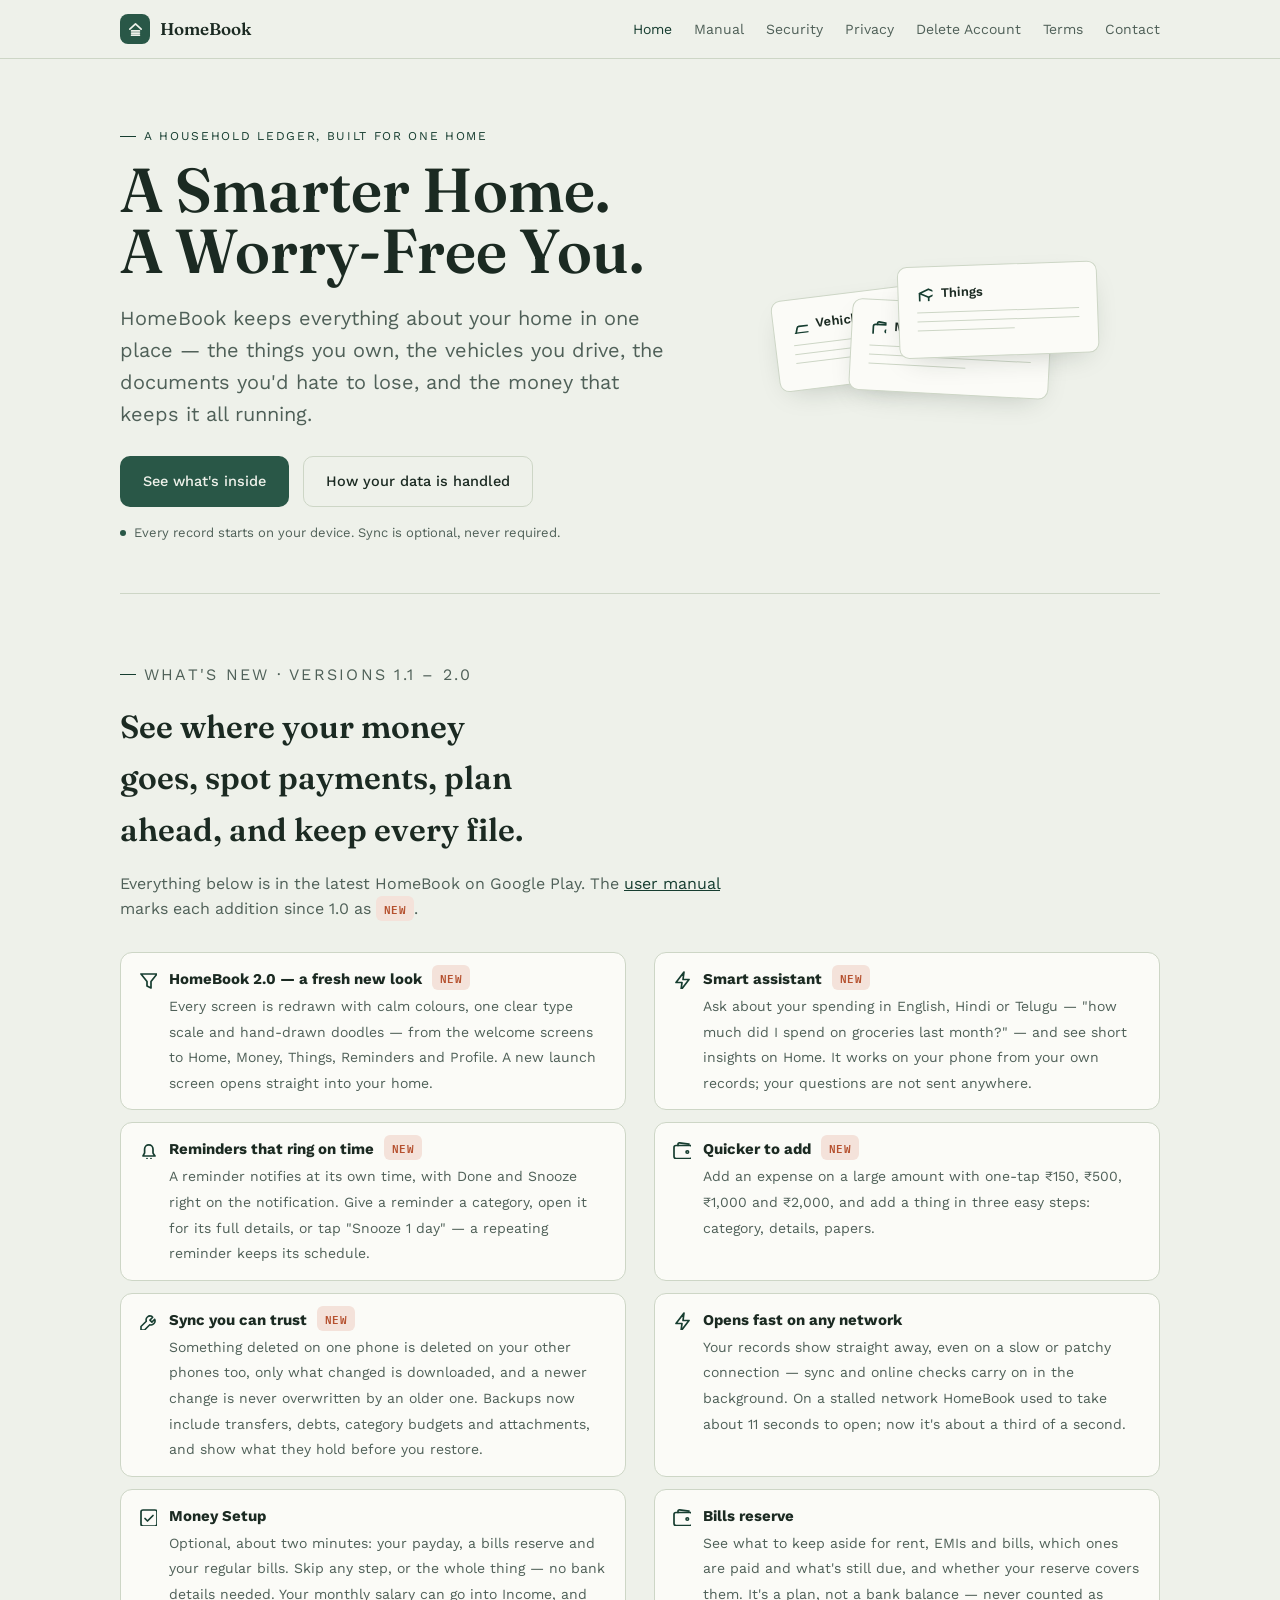
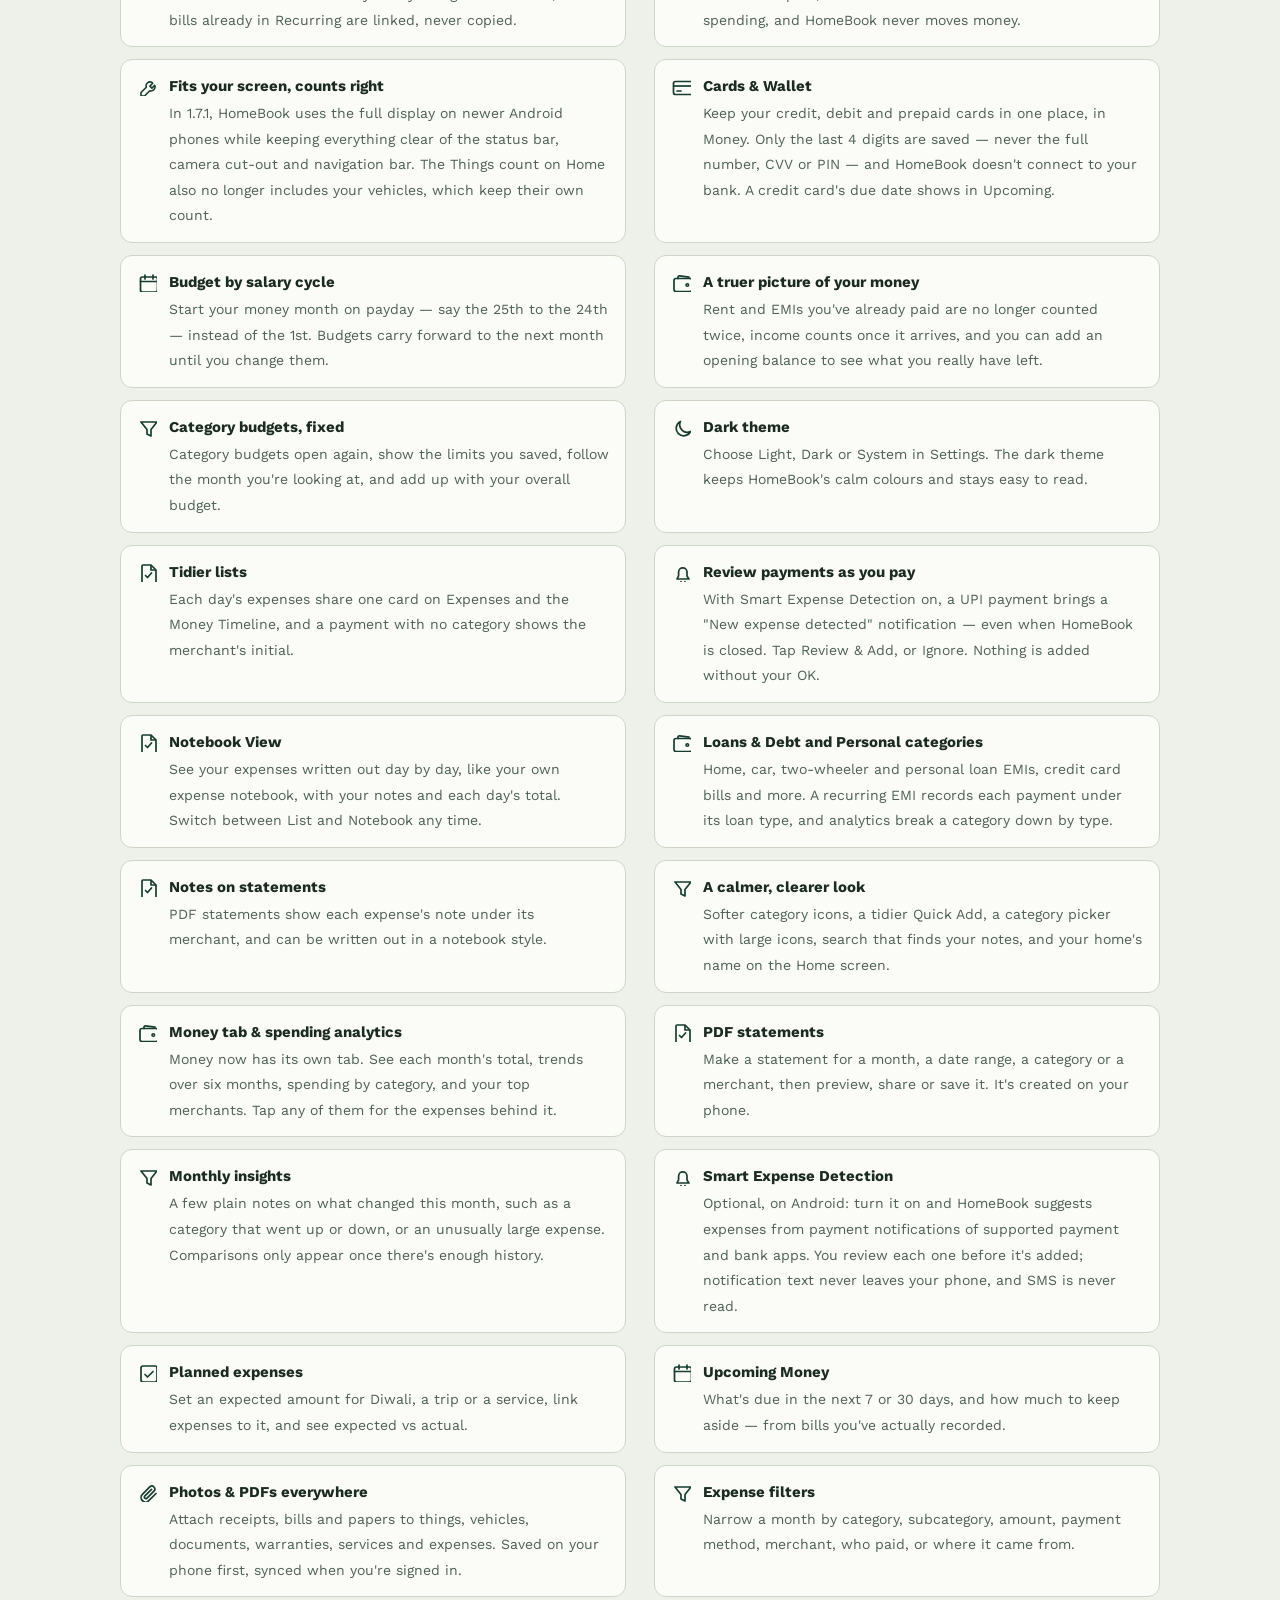
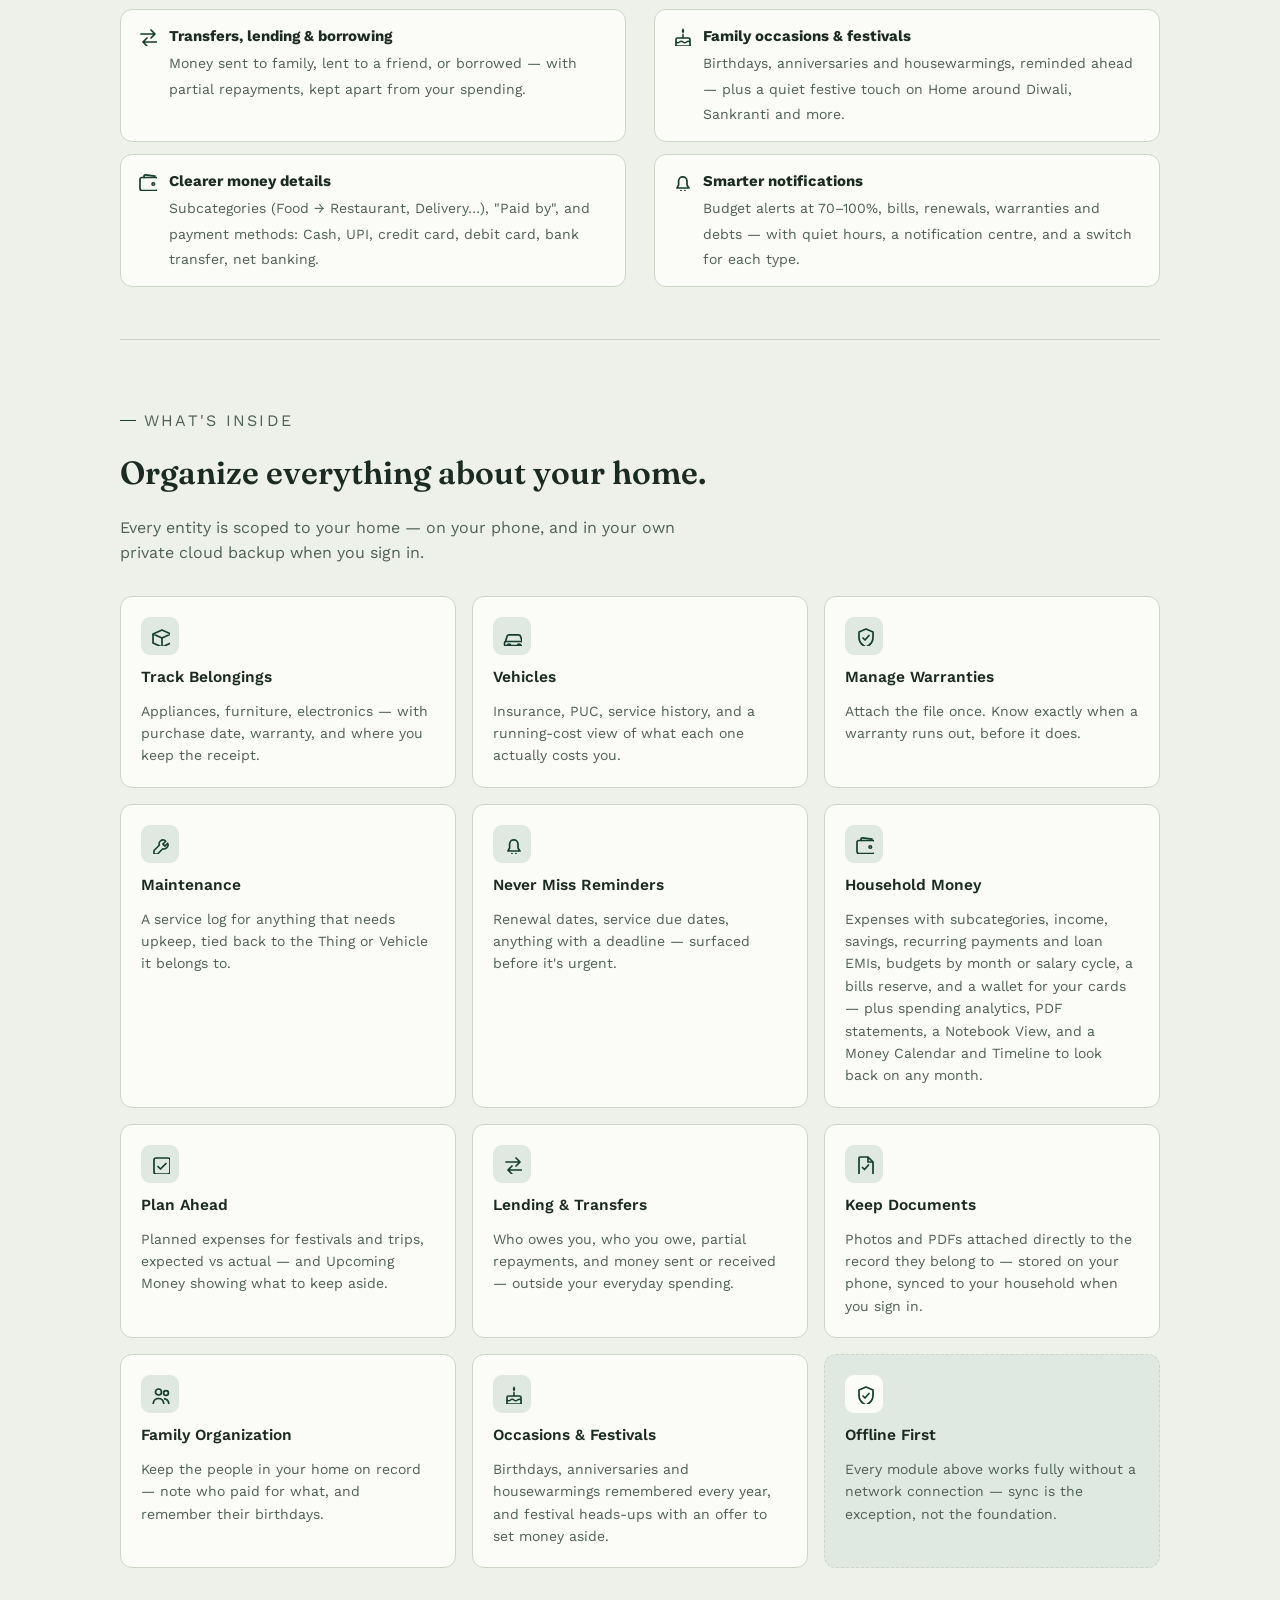
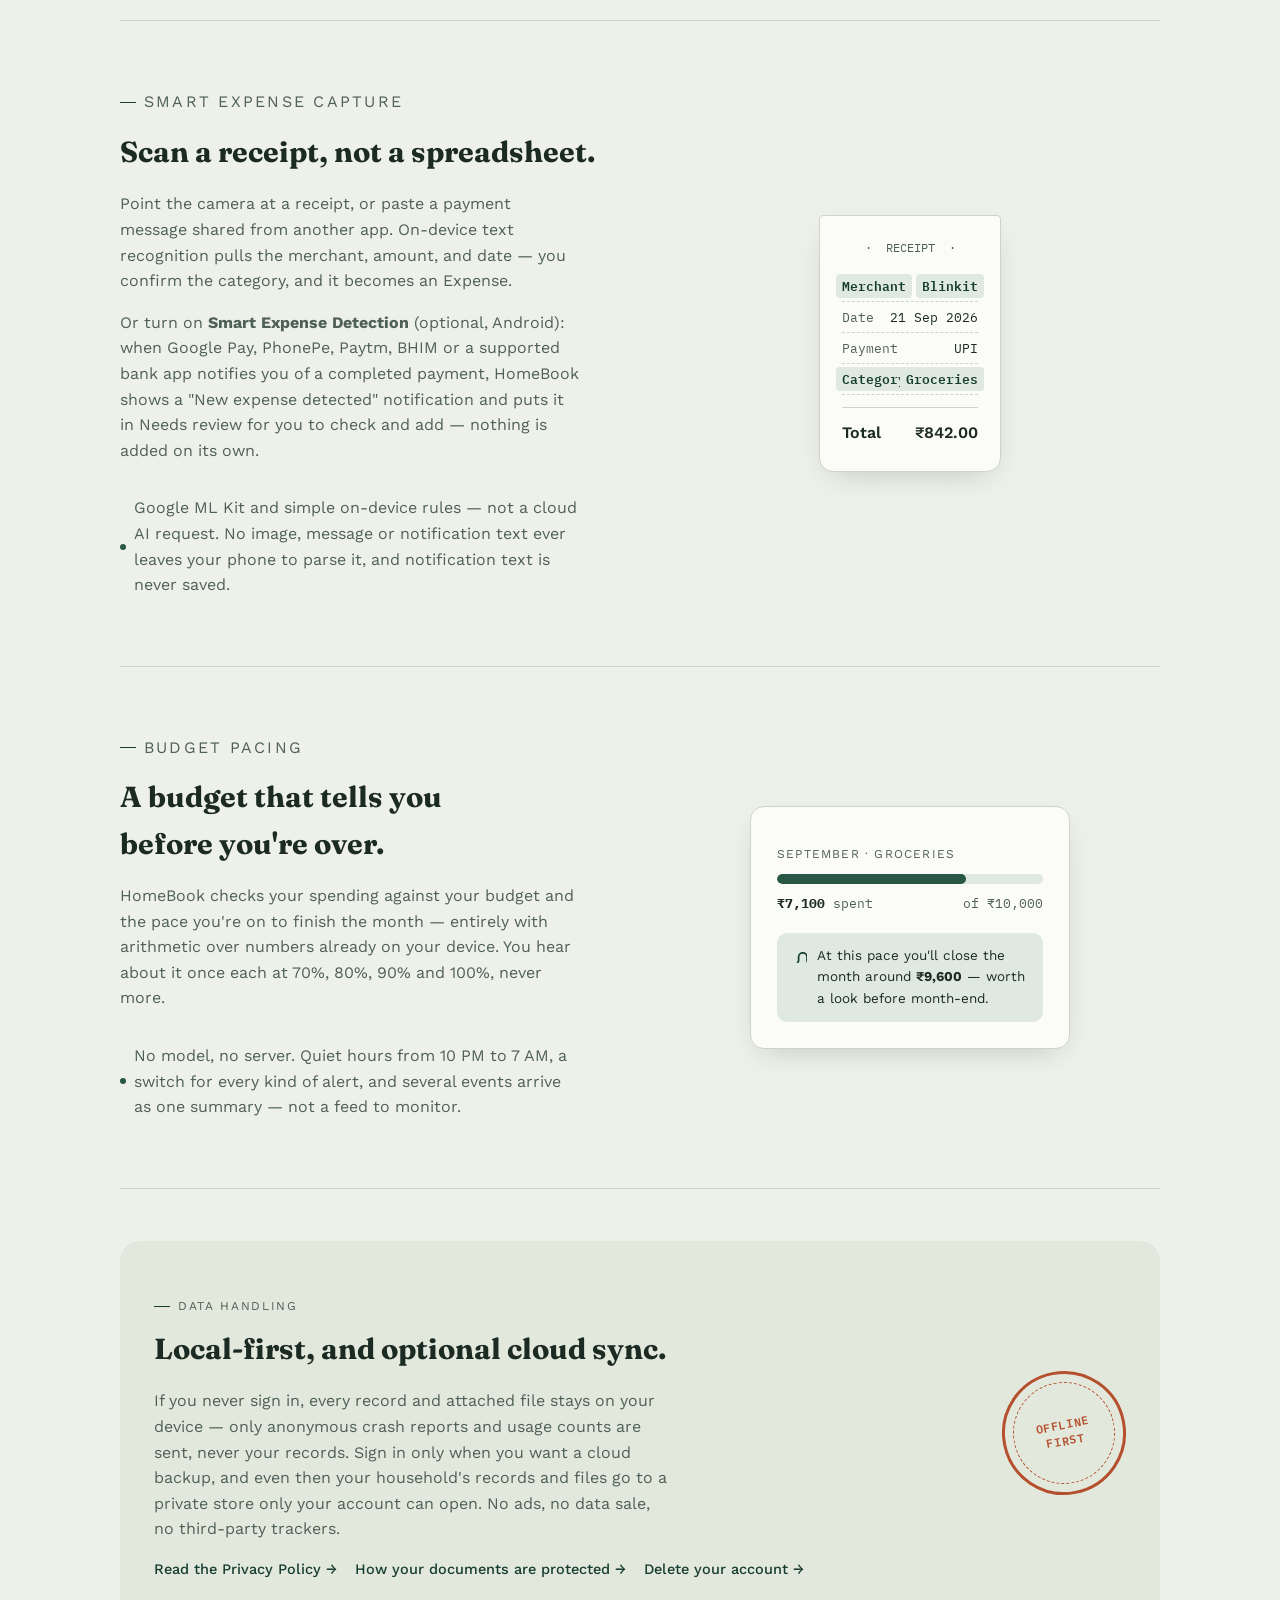
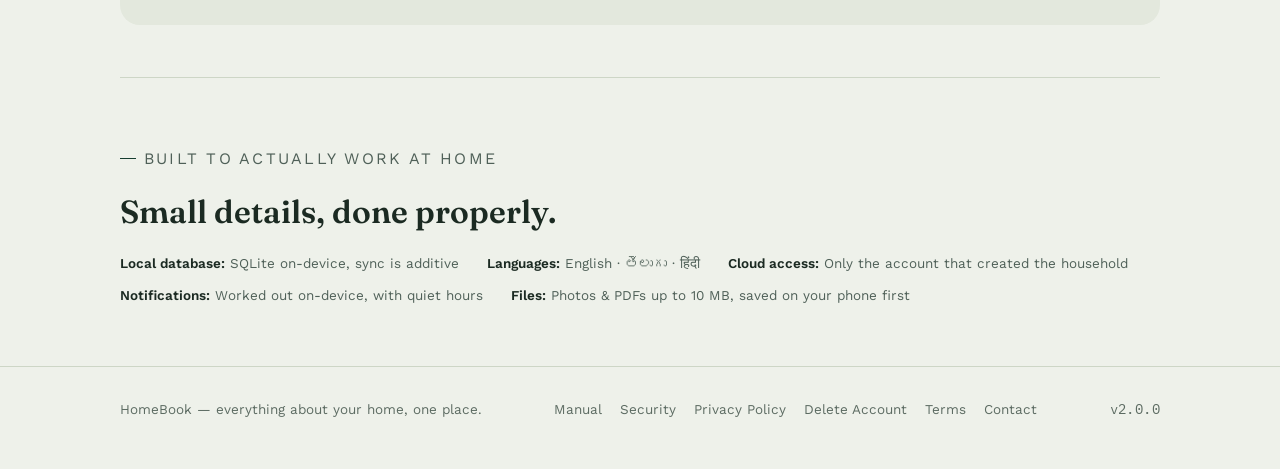
==== index.html @ 617f8165 "Update the site for HomeBook 2.0.0 Version labels on all pages, What's new for 2.0 on the landing pa" ====
<!doctype html>
<html lang="en">
<head>
<meta charset="utf-8">
<meta name="viewport" content="width=device-width, initial-scale=1">
<title>HomeBook | A Smarter Home</title>
<meta name="description" content="HomeBook is a local-first household ledger for the things you own, your vehicles, documents, warranties, and money — with optional cloud sync.">
<link rel="icon" href="favicon.svg" type="image/svg+xml">
<meta property="og:title" content="HomeBook | A Smarter Home">
<meta property="og:description" content="A local-first household ledger for the things you own, your vehicles, documents, warranties, and money.">
<meta property="og:type" content="website">
<meta property="og:image" content="assets/og-image.png">
<meta name="twitter:card" content="summary">
<link rel="preconnect" href="https://fonts.googleapis.com">
<link href="https://fonts.googleapis.com/css2?family=Fraunces:opsz,wght@9..144,500;9..144,600;9..144,700&family=Work+Sans:wght@400;500;600&family=IBM+Plex+Mono:wght@400;500;600&display=swap" rel="stylesheet">
<link rel="stylesheet" href="styles.css">
</head>
<body>

<svg width="0" height="0" style="position:absolute">
  <defs>
    <g id="i-mark"><path d="M4 11.5L12 4l8 7.5" stroke="currentColor" stroke-width="2.4" stroke-linecap="round" stroke-linejoin="round" fill="none"/><path d="M6.5 14h11M6.5 17h11M6.5 20h11" stroke="currentColor" stroke-width="2.4" stroke-linecap="round" fill="none"/></g>
    <g id="i-box"><path d="M3 8l9-4 9 4-9 4-9-4z" stroke="currentColor" stroke-width="1.7" stroke-linejoin="round" fill="none"/><path d="M3 8v9l9 4 9-4V8" stroke="currentColor" stroke-width="1.7" stroke-linejoin="round" fill="none"/><path d="M12 12v9" stroke="currentColor" stroke-width="1.7"/></g>
    <g id="i-car"><path d="M3.5 15.5l1.6-5.2a2 2 0 0 1 1.9-1.4h9.6a2 2 0 0 1 1.9 1.4l1.6 5.2" stroke="currentColor" stroke-width="1.7" stroke-linecap="round" stroke-linejoin="round" fill="none"/><rect x="2.5" y="15.5" width="19" height="4.2" rx="1.4" stroke="currentColor" stroke-width="1.7" fill="none"/><circle cx="7" cy="19.6" r="1.6" stroke="currentColor" stroke-width="1.7" fill="none"/><circle cx="17" cy="19.6" r="1.6" stroke="currentColor" stroke-width="1.7" fill="none"/></g>
    <g id="i-doc"><path d="M6 3h8l5 5v13a1 1 0 0 1-1 1H6a1 1 0 0 1-1-1V4a1 1 0 0 1 1-1z" stroke="currentColor" stroke-width="1.7" stroke-linejoin="round" fill="none"/><path d="M14 3v5h5" stroke="currentColor" stroke-width="1.7" stroke-linejoin="round" fill="none"/><path d="M8.5 13.5l2 2 4-4.5" stroke="currentColor" stroke-width="1.7" stroke-linecap="round" stroke-linejoin="round" fill="none"/></g>
    <g id="i-wrench"><path d="M14.7 6.3a4 4 0 0 0-5.4 4.9L4 16.5V20h3.5l5.3-5.3a4 4 0 0 0 4.9-5.4l-2.8 2.8-2-2 2.8-2.8z" stroke="currentColor" stroke-width="1.6" stroke-linejoin="round" stroke-linecap="round" fill="none"/></g>
    <g id="i-bell"><path d="M6 17h12l-1.6-2.3a2 2 0 0 1-.4-1.2V10a4.2 4.2 0 1 0-8.4 0v3.5a2 2 0 0 1-.4 1.2L6 17z" stroke="currentColor" stroke-width="1.7" stroke-linejoin="round" fill="none"/><path d="M10 19.5a2 2 0 0 0 4 0" stroke="currentColor" stroke-width="1.7" stroke-linecap="round" fill="none"/></g>
    <g id="i-wallet"><rect x="3" y="6.5" width="18" height="13" rx="2" stroke="currentColor" stroke-width="1.7" fill="none"/><path d="M7 6.5V5.2a1.4 1.4 0 0 1 1.6-1.4l9.4 1.4" stroke="currentColor" stroke-width="1.7" stroke-linecap="round" fill="none"/><circle cx="16.3" cy="13" r="1.3" stroke="currentColor" stroke-width="1.6" fill="none"/></g>
    <g id="i-family"><circle cx="8.5" cy="8" r="3" stroke="currentColor" stroke-width="1.7" fill="none"/><circle cx="16" cy="9" r="2.4" stroke="currentColor" stroke-width="1.7" fill="none"/><path d="M3.2 19.5c.5-3.4 2.6-5 5.3-5s4.8 1.6 5.3 5" stroke="currentColor" stroke-width="1.7" stroke-linecap="round" fill="none"/><path d="M14.5 14.8c2.2.2 3.9 1.7 4.3 4.7" stroke="currentColor" stroke-width="1.7" stroke-linecap="round" fill="none"/></g>
    <g id="i-shield"><path d="M12 3l7 3v5.5c0 4.6-3 7.7-7 9.5-4-1.8-7-4.9-7-9.5V6l7-3z" stroke="currentColor" stroke-width="1.7" stroke-linejoin="round" fill="none"/><path d="M9 12l2 2 4-4.5" stroke="currentColor" stroke-width="1.7" stroke-linecap="round" stroke-linejoin="round" fill="none"/></g>
    <g id="i-plan"><rect x="4" y="4" width="16" height="16" rx="2" stroke="currentColor" stroke-width="1.7" fill="none"/><path d="M8 12.5l2.5 2.5L16 9.5" stroke="currentColor" stroke-width="1.7" stroke-linecap="round" stroke-linejoin="round" fill="none"/></g>
    <g id="i-arrows"><path d="M4 8h14M14 4l4 4-4 4" stroke="currentColor" stroke-width="1.7" stroke-linecap="round" stroke-linejoin="round" fill="none"/><path d="M20 16H6M10 12l-4 4 4 4" stroke="currentColor" stroke-width="1.7" stroke-linecap="round" stroke-linejoin="round" fill="none"/></g>
    <g id="i-clip"><path d="M19 11.5l-7.2 7.2a4.5 4.5 0 0 1-6.4-6.4l7.6-7.6a3 3 0 0 1 4.2 4.2l-7.4 7.4a1.5 1.5 0 0 1-2.1-2.1l6.8-6.8" stroke="currentColor" stroke-width="1.7" stroke-linecap="round" stroke-linejoin="round" fill="none"/></g>
    <g id="i-cake"><path d="M4 20h16M5 20v-6.5A1.5 1.5 0 0 1 6.5 12h11a1.5 1.5 0 0 1 1.5 1.5V20" stroke="currentColor" stroke-width="1.7" stroke-linejoin="round" fill="none"/><path d="M5 16c1.2 1 2.3 1 3.5 0s2.3-1 3.5 0 2.3 1 3.5 0 2.3-1 3.5 0" stroke="currentColor" stroke-width="1.5" fill="none"/><path d="M12 12V8.5M12 6.5c-.8-.8-.8-1.8 0-3 .8 1.2.8 2.2 0 3z" stroke="currentColor" stroke-width="1.5" stroke-linecap="round" fill="none"/></g>
    <g id="i-filter"><path d="M4 5h16l-6 7.5V19l-4-2v-4.5L4 5z" stroke="currentColor" stroke-width="1.7" stroke-linejoin="round" fill="none"/></g>
    <g id="i-calendar"><rect x="3.5" y="5" width="17" height="15" rx="2" stroke="currentColor" stroke-width="1.7" fill="none"/><path d="M3.5 9.5h17M8 3v4M16 3v4" stroke="currentColor" stroke-width="1.7" stroke-linecap="round"/></g>
    <g id="i-card"><rect x="2.5" y="5.5" width="19" height="13" rx="2" stroke="currentColor" stroke-width="1.7" fill="none"/><path d="M2.5 10h19" stroke="currentColor" stroke-width="1.7"/><path d="M6 15h4" stroke="currentColor" stroke-width="1.7" stroke-linecap="round"/></g>
    <g id="i-moon"><path d="M19.5 14.5A7.5 7.5 0 0 1 9.5 4.5a7.5 7.5 0 1 0 10 10z" stroke="currentColor" stroke-width="1.7" stroke-linejoin="round" fill="none"/></g>
    <g id="i-bolt"><path d="M13 3L5 13.5h6L10 21l8-10.5h-6L13 3z" stroke="currentColor" stroke-width="1.7" stroke-linejoin="round" fill="none"/></g>
  </defs>
</svg>

<header class="topbar">
  <div class="shell topbar-inner">
    <a class="brand-lockup" href="index.html">
      <div class="mark"><svg viewBox="0 0 24 24"><use href="#i-mark"/></svg></div>
      <span>HomeBook</span>
    </a>
    <nav>
      <a href="index.html" aria-current="page">Home</a>
      <a href="manual/">Manual</a>
      <a href="security/">Security</a>
      <a href="privacy/">Privacy</a>
      <a href="delete-account/">Delete Account</a>
      <a href="terms/">Terms</a>
      <a href="contact/">Contact</a>
    </nav>
  </div>
</header>

<div class="shell">

  <section class="hero" style="border-top:none;">
    <div>
      <p class="eyebrow">A household ledger, built for one home</p>
      <h1>A Smarter Home. A Worry-Free You.</h1>
      <p class="tagline">HomeBook keeps everything about your home in one place — the things you own, the vehicles you drive, the documents you'd hate to lose, and the money that keeps it all running.</p>
      <div class="hero-ctas">
        <a class="btn btn-primary" href="#modules">See what's inside</a>
        <a class="btn btn-ghost" href="privacy/">How your data is handled</a>
      </div>
      <p class="caption-line"><span class="dot"></span>Every record starts on your device. Sync is optional, never required.</p>
    </div>
    <div class="card-stack" aria-hidden="true">
      <div class="idx-card c1"><div class="cap"><svg width="16" height="16"><use href="#i-car"/></svg>Vehicles</div><div class="rule"></div><div class="rule"></div><div class="rule"></div></div>
      <div class="idx-card c2"><div class="cap"><svg width="16" height="16"><use href="#i-wallet"/></svg>Money</div><div class="rule"></div><div class="rule"></div><div class="rule"></div></div>
      <div class="idx-card c3"><div class="cap"><svg width="16" height="16"><use href="#i-box"/></svg>Things</div><div class="rule"></div><div class="rule"></div><div class="rule"></div></div>
    </div>
  </section>

  <section id="whats-new">
    <div class="section-head">
      <p class="eyebrow">What's new · versions 1.1 – 2.0</p>
      <h2>See where your money goes, spot payments, plan ahead, and keep every file.</h2>
      <p>Everything below is in the latest HomeBook on Google Play. The <a href="manual/">user manual</a> marks each addition since 1.0 as <span class="new-tag">NEW</span>.</p>
    </div>
    <ul class="news-list">
      <li><svg><use href="#i-filter"/></svg><div><strong>HomeBook 2.0 — a fresh new look <span class="new-tag">NEW</span></strong><span>Every screen is redrawn with calm colours, one clear type scale and hand-drawn doodles — from the welcome screens to Home, Money, Things, Reminders and Profile. A new launch screen opens straight into your home.</span></div></li>
      <li><svg><use href="#i-bolt"/></svg><div><strong>Smart assistant <span class="new-tag">NEW</span></strong><span>Ask about your spending in English, Hindi or Telugu — "how much did I spend on groceries last month?" — and see short insights on Home. It works on your phone from your own records; your questions are not sent anywhere.</span></div></li>
      <li><svg><use href="#i-bell"/></svg><div><strong>Reminders that ring on time <span class="new-tag">NEW</span></strong><span>A reminder notifies at its own time, with Done and Snooze right on the notification. Give a reminder a category, open it for its full details, or tap "Snooze 1 day" — a repeating reminder keeps its schedule.</span></div></li>
      <li><svg><use href="#i-wallet"/></svg><div><strong>Quicker to add <span class="new-tag">NEW</span></strong><span>Add an expense on a large amount with one-tap ₹150, ₹500, ₹1,000 and ₹2,000, and add a thing in three easy steps: category, details, papers.</span></div></li>
      <li><svg><use href="#i-wrench"/></svg><div><strong>Sync you can trust <span class="new-tag">NEW</span></strong><span>Something deleted on one phone is deleted on your other phones too, only what changed is downloaded, and a newer change is never overwritten by an older one. Backups now include transfers, debts, category budgets and attachments, and show what they hold before you restore.</span></div></li>
      <li><svg><use href="#i-bolt"/></svg><div><strong>Opens fast on any network</strong><span>Your records show straight away, even on a slow or patchy connection — sync and online checks carry on in the background. On a stalled network HomeBook used to take about 11 seconds to open; now it's about a third of a second.</span></div></li>
      <li><svg><use href="#i-plan"/></svg><div><strong>Money Setup</strong><span>Optional, about two minutes: your payday, a bills reserve and your regular bills. Skip any step, or the whole thing — no bank details needed. Your monthly salary can go into Income, and bills already in Recurring are linked, never copied.</span></div></li>
      <li><svg><use href="#i-wallet"/></svg><div><strong>Bills reserve</strong><span>See what to keep aside for rent, EMIs and bills, which ones are paid and what's still due, and whether your reserve covers them. It's a plan, not a bank balance — never counted as spending, and HomeBook never moves money.</span></div></li>
      <li><svg><use href="#i-wrench"/></svg><div><strong>Fits your screen, counts right</strong><span>In 1.7.1, HomeBook uses the full display on newer Android phones while keeping everything clear of the status bar, camera cut-out and navigation bar. The Things count on Home also no longer includes your vehicles, which keep their own count.</span></div></li>
      <li><svg><use href="#i-card"/></svg><div><strong>Cards &amp; Wallet</strong><span>Keep your credit, debit and prepaid cards in one place, in Money. Only the last 4 digits are saved — never the full number, CVV or PIN — and HomeBook doesn't connect to your bank. A credit card's due date shows in Upcoming.</span></div></li>
      <li><svg><use href="#i-calendar"/></svg><div><strong>Budget by salary cycle</strong><span>Start your money month on payday — say the 25th to the 24th — instead of the 1st. Budgets carry forward to the next month until you change them.</span></div></li>
      <li><svg><use href="#i-wallet"/></svg><div><strong>A truer picture of your money</strong><span>Rent and EMIs you've already paid are no longer counted twice, income counts once it arrives, and you can add an opening balance to see what you really have left.</span></div></li>
      <li><svg><use href="#i-filter"/></svg><div><strong>Category budgets, fixed</strong><span>Category budgets open again, show the limits you saved, follow the month you're looking at, and add up with your overall budget.</span></div></li>
      <li><svg><use href="#i-moon"/></svg><div><strong>Dark theme</strong><span>Choose Light, Dark or System in Settings. The dark theme keeps HomeBook's calm colours and stays easy to read.</span></div></li>
      <li><svg><use href="#i-doc"/></svg><div><strong>Tidier lists</strong><span>Each day's expenses share one card on Expenses and the Money Timeline, and a payment with no category shows the merchant's initial.</span></div></li>
      <li><svg><use href="#i-bell"/></svg><div><strong>Review payments as you pay</strong><span>With Smart Expense Detection on, a UPI payment brings a "New expense detected" notification — even when HomeBook is closed. Tap Review &amp; Add, or Ignore. Nothing is added without your OK.</span></div></li>
      <li><svg><use href="#i-doc"/></svg><div><strong>Notebook View</strong><span>See your expenses written out day by day, like your own expense notebook, with your notes and each day's total. Switch between List and Notebook any time.</span></div></li>
      <li><svg><use href="#i-wallet"/></svg><div><strong>Loans &amp; Debt and Personal categories</strong><span>Home, car, two-wheeler and personal loan EMIs, credit card bills and more. A recurring EMI records each payment under its loan type, and analytics break a category down by type.</span></div></li>
      <li><svg><use href="#i-doc"/></svg><div><strong>Notes on statements</strong><span>PDF statements show each expense's note under its merchant, and can be written out in a notebook style.</span></div></li>
      <li><svg><use href="#i-filter"/></svg><div><strong>A calmer, clearer look</strong><span>Softer category icons, a tidier Quick Add, a category picker with large icons, search that finds your notes, and your home's name on the Home screen.</span></div></li>
      <li><svg><use href="#i-wallet"/></svg><div><strong>Money tab &amp; spending analytics</strong><span>Money now has its own tab. See each month's total, trends over six months, spending by category, and your top merchants. Tap any of them for the expenses behind it.</span></div></li>
      <li><svg><use href="#i-doc"/></svg><div><strong>PDF statements</strong><span>Make a statement for a month, a date range, a category or a merchant, then preview, share or save it. It's created on your phone.</span></div></li>
      <li><svg><use href="#i-filter"/></svg><div><strong>Monthly insights</strong><span>A few plain notes on what changed this month, such as a category that went up or down, or an unusually large expense. Comparisons only appear once there's enough history.</span></div></li>
      <li><svg><use href="#i-bell"/></svg><div><strong>Smart Expense Detection</strong><span>Optional, on Android: turn it on and HomeBook suggests expenses from payment notifications of supported payment and bank apps. You review each one before it's added; notification text never leaves your phone, and SMS is never read.</span></div></li>
      <li><svg><use href="#i-plan"/></svg><div><strong>Planned expenses</strong><span>Set an expected amount for Diwali, a trip or a service, link expenses to it, and see expected vs actual.</span></div></li>
      <li><svg><use href="#i-calendar"/></svg><div><strong>Upcoming Money</strong><span>What's due in the next 7 or 30 days, and how much to keep aside — from bills you've actually recorded.</span></div></li>
      <li><svg><use href="#i-clip"/></svg><div><strong>Photos &amp; PDFs everywhere</strong><span>Attach receipts, bills and papers to things, vehicles, documents, warranties, services and expenses. Saved on your phone first, synced when you're signed in.</span></div></li>
      <li><svg><use href="#i-filter"/></svg><div><strong>Expense filters</strong><span>Narrow a month by category, subcategory, amount, payment method, merchant, who paid, or where it came from.</span></div></li>
      <li><svg><use href="#i-arrows"/></svg><div><strong>Transfers, lending &amp; borrowing</strong><span>Money sent to family, lent to a friend, or borrowed — with partial repayments, kept apart from your spending.</span></div></li>
      <li><svg><use href="#i-cake"/></svg><div><strong>Family occasions &amp; festivals</strong><span>Birthdays, anniversaries and housewarmings, reminded ahead — plus a quiet festive touch on Home around Diwali, Sankranti and more.</span></div></li>
      <li><svg><use href="#i-wallet"/></svg><div><strong>Clearer money details</strong><span>Subcategories (Food → Restaurant, Delivery…), "Paid by", and payment methods: Cash, UPI, credit card, debit card, bank transfer, net banking.</span></div></li>
      <li><svg><use href="#i-bell"/></svg><div><strong>Smarter notifications</strong><span>Budget alerts at 70–100%, bills, renewals, warranties and debts — with quiet hours, a notification centre, and a switch for each type.</span></div></li>
    </ul>
  </section>

  <section id="modules">
    <div class="section-head">
      <p class="eyebrow">What's inside</p>
      <h2>Organize everything about your home.</h2>
      <p>Every entity is scoped to your home — on your phone, and in your own private cloud backup when you sign in.</p>
    </div>
    <div class="modules">
      <div class="mod-card"><div class="icon"><svg width="20" height="20"><use href="#i-box"/></svg></div><h3>Track Belongings</h3><p>Appliances, furniture, electronics — with purchase date, warranty, and where you keep the receipt.</p></div>
      <div class="mod-card"><div class="icon"><svg width="20" height="20"><use href="#i-car"/></svg></div><h3>Vehicles</h3><p>Insurance, PUC, service history, and a running-cost view of what each one actually costs you.</p></div>
      <div class="mod-card"><div class="icon"><svg width="20" height="20"><use href="#i-shield"/></svg></div><h3>Manage Warranties</h3><p>Attach the file once. Know exactly when a warranty runs out, before it does.</p></div>
      <div class="mod-card"><div class="icon"><svg width="20" height="20"><use href="#i-wrench"/></svg></div><h3>Maintenance</h3><p>A service log for anything that needs upkeep, tied back to the Thing or Vehicle it belongs to.</p></div>
      <div class="mod-card"><div class="icon"><svg width="20" height="20"><use href="#i-bell"/></svg></div><h3>Never Miss Reminders</h3><p>Renewal dates, service due dates, anything with a deadline — surfaced before it's urgent.</p></div>
      <div class="mod-card"><div class="icon"><svg width="20" height="20"><use href="#i-wallet"/></svg></div><h3>Household Money</h3><p>Expenses with subcategories, income, savings, recurring payments and loan EMIs, budgets by month or salary cycle, a bills reserve, and a wallet for your cards — plus spending analytics, PDF statements, a Notebook View, and a Money Calendar and Timeline to look back on any month.</p></div>
      <div class="mod-card"><div class="icon"><svg width="20" height="20"><use href="#i-plan"/></svg></div><h3>Plan Ahead</h3><p>Planned expenses for festivals and trips, expected vs actual — and Upcoming Money showing what to keep aside.</p></div>
      <div class="mod-card"><div class="icon"><svg width="20" height="20"><use href="#i-arrows"/></svg></div><h3>Lending &amp; Transfers</h3><p>Who owes you, who you owe, partial repayments, and money sent or received — outside your everyday spending.</p></div>
      <div class="mod-card"><div class="icon"><svg width="20" height="20"><use href="#i-doc"/></svg></div><h3>Keep Documents</h3><p>Photos and PDFs attached directly to the record they belong to — stored on your phone, synced to your household when you sign in.</p></div>
      <div class="mod-card"><div class="icon"><svg width="20" height="20"><use href="#i-family"/></svg></div><h3>Family Organization</h3><p>Keep the people in your home on record — note who paid for what, and remember their birthdays.</p></div>
      <div class="mod-card"><div class="icon"><svg width="20" height="20"><use href="#i-cake"/></svg></div><h3>Occasions &amp; Festivals</h3><p>Birthdays, anniversaries and housewarmings remembered every year, and festival heads-ups with an offer to set money aside.</p></div>
      <div class="mod-card" style="background:var(--brand-tint); border-style:dashed;"><div class="icon" style="background:var(--surface);"><svg width="20" height="20"><use href="#i-shield"/></svg></div><h3>Offline First</h3><p>Every module above works fully without a network connection — sync is the exception, not the foundation.</p></div>
    </div>
  </section>

  <section id="capture">
    <div class="feature-row">
      <div>
        <p class="eyebrow">Smart Expense Capture</p>
        <h2>Scan a receipt, not a spreadsheet.</h2>
        <p>Point the camera at a receipt, or paste a payment message shared from another app. On-device text recognition pulls the merchant, amount, and date — you confirm the category, and it becomes an Expense.</p>
        <p>Or turn on <strong>Smart Expense Detection</strong> (optional, Android): when Google Pay, PhonePe, Paytm, BHIM or a supported bank app notifies you of a completed payment, HomeBook shows a "New expense detected" notification and puts it in Needs review for you to check and add — nothing is added on its own.</p>
        <p class="caption-line"><span class="dot"></span>Google ML Kit and simple on-device rules — not a cloud AI request. No image, message or notification text ever leaves your phone to parse it, and notification text is never saved.</p>
      </div>
      <div class="receipt">
        <div class="r-head">·&nbsp; RECEIPT &nbsp;·</div>
        <div class="r-line hit"><span>Merchant</span><span>Blinkit</span></div>
        <div class="r-line"><span>Date</span><span>21 Sep 2026</span></div>
        <div class="r-line"><span>Payment</span><span>UPI</span></div>
        <div class="r-line hit"><span>Category</span><span>Groceries</span></div>
        <div class="r-total"><span>Total</span><span>₹842.00</span></div>
      </div>
    </div>
  </section>

  <section>
    <div class="feature-row reverse">
      <div class="visual">
        <div class="gauge-card">
          <p class="g-label">September · Groceries</p>
          <div class="gauge-track"><div class="gauge-fill"></div></div>
          <div class="gauge-nums"><span><strong>₹7,100</strong> spent</span><span>of ₹10,000</span></div>
          <div class="g-note"><svg width="16" height="16"><use href="#i-bell"/></svg><span>At this pace you'll close the month around <strong>₹9,600</strong> — worth a look before month-end.</span></div>
        </div>
      </div>
      <div>
        <p class="eyebrow">Budget pacing</p>
        <h2>A budget that tells you before you're over.</h2>
        <p>HomeBook checks your spending against your budget and the pace you're on to finish the month — entirely with arithmetic over numbers already on your device. You hear about it once each at 70%, 80%, 90% and 100%, never more.</p>
        <p class="caption-line"><span class="dot"></span>No model, no server. Quiet hours from 10 PM to 7 AM, a switch for every kind of alert, and several events arrive as one summary — not a feed to monitor.</p>
      </div>
    </div>
  </section>

  <section id="privacy">
    <div class="privacy-band">
      <div>
        <p class="eyebrow" style="margin-bottom:10px;">Data handling</p>
        <h2>Local-first, and optional cloud sync.</h2>
        <p>If you never sign in, every record and attached file stays on your device — only anonymous crash reports and usage counts are sent, never your records. Sign in only when you want a cloud backup, and even then your household's records and files go to a private store only your account can open. No ads, no data sale, no third-party trackers.</p>
        <div class="links">
          <a href="privacy/">Read the Privacy Policy →</a>
          <a href="security/">How your documents are protected →</a>
          <a href="delete-account/">Delete your account →</a>
        </div>
      </div>
      <div class="stamp"><div class="stamp-inner">Offline<br>First</div></div>
    </div>
  </section>

  <section>
    <div class="section-head" style="margin-bottom:16px;">
      <p class="eyebrow">Built to actually work at home</p>
      <h2>Small details, done properly.</h2>
    </div>
    <div class="meta-strip">
      <span><strong>Local database:</strong> SQLite on-device, sync is additive</span>
      <span><strong>Languages:</strong> English · తెలుగు · हिंदी</span>
      <span><strong>Cloud access:</strong> Only the account that created the household</span>
      <span><strong>Notifications:</strong> Worked out on-device, with quiet hours</span>
      <span><strong>Files:</strong> Photos &amp; PDFs up to 10 MB, saved on your phone first</span>
    </div>
  </section>

</div>

<footer class="site-footer">
  <div class="shell footer-grid">
    <span>HomeBook — everything about your home, one place.</span>
    <div class="foot-links">
      <a href="manual/">Manual</a>
      <a href="security/">Security</a>
      <a href="privacy/">Privacy Policy</a>
      <a href="delete-account/">Delete Account</a>
      <a href="terms/">Terms</a>
      <a href="contact/">Contact</a>
    </div>
    <span class="mono">v2.0.0</span>
  </div>
</footer>

</body>
</html>
---- styles.css ----
/* HomeBook public website — shared stylesheet */

:root {
  --paper: #eef1ea;
  --paper-deep: #e3e8dd;
  --surface: #fbfbf7;
  --line: #cdd6c6;
  --ink: #1b2a22;
  --ink-soft: #4f6058;
  --brand: #295747;
  --brand-deep: #163d30;
  --brand-tint: #dfe9e2;
  --stamp: #b5502e;
  --stamp-tint: #f4e2da;
  --mono-ink: #5c6b62;
  --shadow: 0 10px 30px -14px rgba(22, 40, 30, 0.28);
  --danger: #9a3b2c;
  --danger-soft: #f7e9e4;
}
@media (prefers-color-scheme: dark) {
  :root:not([data-theme="light"]) {
    --paper: #101a15;
    --paper-deep: #0b130f;
    --surface: #16211b;
    --line: #26382e;
    --ink: #eaf1ec;
    --ink-soft: #9db3a6;
    --brand: #7fc4a6;
    --brand-deep: #a6ddc3;
    --brand-tint: #1b2b23;
    --stamp: #e08b6a;
    --stamp-tint: #2a1c16;
    --mono-ink: #8fa199;
    --shadow: 0 10px 32px -14px rgba(0, 0, 0, 0.55);
    --danger: #e2917f;
    --danger-soft: #2b1c17;
  }
}
:root[data-theme="dark"] {
  --paper: #101a15; --paper-deep: #0b130f; --surface: #16211b; --line: #26382e;
  --ink: #eaf1ec; --ink-soft: #9db3a6; --brand: #7fc4a6; --brand-deep: #a6ddc3;
  --brand-tint: #1b2b23; --stamp: #e08b6a; --stamp-tint: #2a1c16; --mono-ink: #8fa199;
  --shadow: 0 10px 32px -14px rgba(0, 0, 0, 0.55);
  --danger: #e2917f; --danger-soft: #2b1c17;
}

* { box-sizing: border-box; }
html { color-scheme: light dark; }
body {
  margin: 0;
  background: var(--paper);
  color: var(--ink);
  font-family: 'Work Sans', -apple-system, BlinkMacSystemFont, sans-serif;
  font-size: 16px;
  line-height: 1.6;
}
a { color: var(--brand-deep); }
h1, h2, h3 { font-family: 'Fraunces', Georgia, serif; text-wrap: balance; margin: 0; }
img { max-width: 100%; }
.mono { font-family: 'IBM Plex Mono', ui-monospace, monospace; letter-spacing: 0.03em; }
.shell { max-width: 1080px; margin: 0 auto; padding-inline: 20px; }

/* ---- site nav ---- */
.topbar {
  position: sticky;
  top: 0;
  z-index: 20;
  background: color-mix(in srgb, var(--paper) 88%, transparent);
  backdrop-filter: blur(8px);
  border-bottom: 1px solid var(--line);
}
.topbar-inner { display: flex; align-items: center; justify-content: space-between; padding-block: 14px; gap: 14px; }
.brand-lockup { display: flex; align-items: center; gap: 10px; text-decoration: none; color: var(--ink); flex: 0 0 auto; }
.brand-lockup .mark { width: 30px; height: 30px; border-radius: 8px; background: var(--brand); display: flex; align-items: center; justify-content: center; flex: 0 0 auto; }
.brand-lockup .mark svg { width: 17px; height: 17px; color: var(--paper); }
.brand-lockup span { font-family: 'Fraunces', serif; font-weight: 600; font-size: 17px; }
.topbar nav { display: flex; gap: 22px; font-size: 14px; flex-wrap: wrap; justify-content: flex-end; }
.topbar nav a { text-decoration: none; color: var(--ink-soft); }
.topbar nav a:hover, .topbar nav a[aria-current="page"] { color: var(--brand-deep); }
@media (max-width: 620px) { .topbar nav { gap: 14px; font-size: 13px; } }

/* ---- generic page header (non-home pages) ---- */
.page-head { padding-block: 44px 8px; }
.eyebrow {
  display: inline-flex; align-items: center; gap: 8px;
  font-size: 12px; text-transform: uppercase; letter-spacing: 0.14em;
  color: var(--brand-deep); margin-bottom: 14px;
}
.eyebrow::before { content: ""; width: 16px; height: 1px; background: var(--brand-deep); }
h1.page-title { font-size: clamp(30px, 5vw, 44px); font-weight: 600; margin-bottom: 12px; line-height: 1.05; }
.page-head .lede { font-size: 18px; color: var(--ink-soft); max-width: 62ch; margin-bottom: 8px; }
.meta-row { display: flex; gap: 16px; flex-wrap: wrap; font-size: 13px; color: var(--mono-ink); margin-top: 10px; }

/* ---- buttons ---- */
.btn {
  display: inline-flex; align-items: center; gap: 8px;
  padding: 13px 22px; border-radius: 10px; font-size: 14.5px; font-weight: 500;
  text-decoration: none; border: 1px solid transparent;
}
.btn-primary { background: var(--brand); color: var(--paper); }
.btn-primary:hover { background: var(--brand-deep); }
.btn-ghost { border-color: var(--line); color: var(--ink); }
.btn-ghost:hover { border-color: var(--brand-deep); color: var(--brand-deep); }

/* ---- hero (home page) ---- */
.hero { padding-block: 56px 36px; display: grid; grid-template-columns: 1.1fr 0.9fr; gap: 40px; align-items: center; }
@media (max-width: 820px) { .hero { grid-template-columns: 1fr; padding-block: 34px 20px; } }
.hero h1 { font-size: clamp(38px, 7vw, 62px); font-weight: 600; line-height: 0.98; margin-bottom: 16px; }
.hero .tagline { font-size: clamp(17px, 2.3vw, 20px); color: var(--ink-soft); max-width: 46ch; margin-bottom: 26px; }
.hero-ctas { display: flex; gap: 14px; flex-wrap: wrap; }
.caption-line { display: inline-flex; align-items: center; gap: 8px; margin-top: 16px; font-size: 13px; color: var(--ink-soft); }
.caption-line .dot { width: 6px; height: 6px; border-radius: 50%; background: var(--brand); flex: 0 0 auto; }

.card-stack { position: relative; height: 280px; display: flex; align-items: center; justify-content: center; }
.idx-card {
  position: absolute; width: 200px; background: var(--surface); border: 1px solid var(--line);
  border-radius: 10px; box-shadow: var(--shadow); padding: 16px 18px 18px; transition: transform 0.35s ease;
}
.idx-card .rule { height: 1px; background: var(--line); margin: 8px 0; }
.idx-card .rule:last-child { width: 60%; }
.idx-card .cap { display: flex; align-items: center; gap: 8px; font-size: 13px; font-weight: 600; margin-bottom: 4px; }
.idx-card .cap svg { width: 16px; height: 16px; color: var(--brand-deep); }
.idx-card.c1 { transform: rotate(-7deg) translate(-60px, -8px); z-index: 1; }
.idx-card.c2 { transform: rotate(3deg) translate(16px, 12px); z-index: 2; }
.idx-card.c3 { transform: rotate(-2deg) translate(64px, -24px); z-index: 3; }
@media (max-width: 820px) { .card-stack { height: 220px; margin-top: 6px; } .idx-card { width: 168px; } }

/* ---- sections ---- */
section { padding-block: 52px; border-top: 1px solid var(--line); }
.section-head { max-width: 60ch; margin-bottom: 30px; }
.section-head h2 { font-size: clamp(25px, 4vw, 32px); font-weight: 600; margin-bottom: 10px; }
.section-head p { color: var(--ink-soft); font-size: 16px; }

/* module grid */
.modules { display: grid; grid-template-columns: repeat(3, 1fr); gap: 16px; }
@media (max-width: 820px) { .modules { grid-template-columns: repeat(2, 1fr); } }
@media (max-width: 560px) { .modules { grid-template-columns: 1fr; } }
.mod-card { background: var(--surface); border: 1px solid var(--line); border-radius: 12px; padding: 20px; display: flex; flex-direction: column; gap: 10px; }
.mod-card .icon { width: 38px; height: 38px; border-radius: 9px; background: var(--brand-tint); display: flex; align-items: center; justify-content: center; }
.mod-card .icon svg { width: 20px; height: 20px; color: var(--brand-deep); }
.mod-card h3 { font-family: 'Work Sans', sans-serif; font-size: 15.5px; font-weight: 600; }
.news-list { list-style: none; margin: 0; padding: 0; display: grid; grid-template-columns: repeat(2, 1fr); gap: 12px 28px; }
@media (max-width: 720px) { .news-list { grid-template-columns: 1fr; } }
.news-list li { display: flex; gap: 12px; align-items: flex-start; padding: 14px 16px; background: var(--surface); border: 1px solid var(--line); border-radius: 12px; }
.news-list li svg { flex: none; width: 20px; height: 20px; color: var(--brand-deep); margin-top: 2px; }
.news-list strong { display: block; font-size: 15px; margin-bottom: 2px; }
.news-list span { font-size: 14px; color: var(--ink-soft); }
.news-list .new-tag { font-size: 10.5px; color: var(--stamp); margin-left: 6px; vertical-align: 1px; }
.mod-card p { margin: 0; font-size: 14px; color: var(--ink-soft); }

/* feature split rows */
.feature-row { display: grid; grid-template-columns: 1fr 1fr; gap: 40px; align-items: center; }
.feature-row.reverse .visual { order: 2; }
@media (max-width: 820px) { .feature-row, .feature-row.reverse .visual { grid-template-columns: 1fr; order: initial; } }
.feature-row h2 { font-size: clamp(23px, 3.6vw, 29px); margin-bottom: 12px; }
.feature-row p { color: var(--ink-soft); font-size: 16px; max-width: 46ch; }

.receipt { background: var(--surface); border: 1px solid var(--line); border-radius: 4px 4px 14px 14px; box-shadow: var(--shadow); max-width: 300px; margin-inline: auto; padding: 22px 22px 26px; position: relative; }
.receipt .r-head { font-family: 'IBM Plex Mono', monospace; font-size: 12px; color: var(--ink-soft); text-align: center; margin-bottom: 14px; }
.receipt .r-line { display: flex; justify-content: space-between; font-family: 'IBM Plex Mono', monospace; font-size: 12.5px; padding: 5px 0; border-bottom: 1px dashed var(--line); }
.receipt .r-line span:first-child { color: var(--ink-soft); }
.receipt .r-line.hit span { color: var(--brand-deep); font-weight: 600; background: var(--brand-tint); border-radius: 4px; padding: 2px 6px; margin: -2px -6px; }
.receipt .r-total { display: flex; justify-content: space-between; margin-top: 12px; padding-top: 12px; border-top: 1px solid var(--line); font-weight: 600; }

.gauge-card { background: var(--surface); border: 1px solid var(--line); border-radius: 14px; padding: 26px; max-width: 320px; margin-inline: auto; box-shadow: var(--shadow); }
.gauge-card .g-label { font-size: 12px; text-transform: uppercase; letter-spacing: 0.1em; color: var(--ink-soft); margin-bottom: 10px; }
.gauge-track { height: 10px; background: var(--brand-tint); border-radius: 6px; overflow: hidden; margin-bottom: 10px; }
.gauge-fill { height: 100%; width: 71%; background: var(--brand); border-radius: 6px; }
.gauge-nums { display: flex; justify-content: space-between; font-family: 'IBM Plex Mono', monospace; font-size: 13px; color: var(--ink-soft); margin-bottom: 18px; }
.gauge-nums strong { color: var(--ink); }
.g-note { display: flex; gap: 10px; align-items: flex-start; background: var(--brand-tint); border-radius: 10px; padding: 12px 14px; font-size: 13.5px; }
.g-note svg { width: 16px; height: 16px; color: var(--brand-deep); flex: 0 0 auto; margin-top: 2px; }

.privacy-band { background: var(--paper-deep); border-radius: 20px; padding: 44px 34px; display: grid; grid-template-columns: 1fr auto; gap: 28px; align-items: center; }
@media (max-width: 720px) { .privacy-band { grid-template-columns: 1fr; text-align: center; } }
.privacy-band h2 { font-size: clamp(23px, 3.6vw, 29px); margin-bottom: 12px; }
.privacy-band p { color: var(--ink-soft); max-width: 52ch; margin-bottom: 16px; }
.privacy-band .links { display: flex; gap: 18px; flex-wrap: wrap; font-size: 14.5px; }
@media (max-width: 720px) { .privacy-band .links { justify-content: center; } }
.privacy-band .links a { text-decoration: none; font-weight: 500; }
.privacy-band .links a:hover { text-decoration: underline; }
.stamp { width: 124px; height: 124px; border: 3px solid var(--stamp); border-radius: 50%; display: flex; align-items: center; justify-content: center; transform: rotate(-11deg); color: var(--stamp); flex: 0 0 auto; justify-self: end; }
@media (max-width: 720px) { .stamp { justify-self: center; } }
.stamp-inner { width: 102px; height: 102px; border: 1.5px dashed var(--stamp); border-radius: 50%; display: flex; align-items: center; justify-content: center; text-align: center; font-family: 'IBM Plex Mono', monospace; font-size: 11.5px; font-weight: 600; letter-spacing: 0.06em; line-height: 1.35; text-transform: uppercase; }

.meta-strip { display: flex; flex-wrap: wrap; gap: 10px 28px; font-size: 13.5px; color: var(--ink-soft); margin-top: 8px; }
.meta-strip strong { color: var(--ink); font-weight: 600; }

/* ---- legal / doc pages ---- */
.doc-wrap { max-width: 760px; margin: 0 auto; padding-inline: 20px; }
nav.toc { background: var(--surface); border: 1px solid var(--line); border-radius: 12px; padding: 18px 22px; margin: 28px 0 40px; }
nav.toc p { margin: 0 0 10px; font-size: 12px; text-transform: uppercase; letter-spacing: 0.1em; color: var(--mono-ink); }
nav.toc ol { margin: 0; padding-left: 0; list-style: none; columns: 2; column-gap: 24px; }
nav.toc li { break-inside: avoid; margin-bottom: 6px; }
nav.toc a { text-decoration: none; font-size: 14.5px; color: var(--ink); }
nav.toc a:hover { color: var(--brand-deep); }
nav.toc .num { color: var(--brand-deep); font-family: 'IBM Plex Mono', monospace; font-size: 12.5px; margin-right: 6px; }
@media (max-width: 560px) { nav.toc ol { columns: 1; } }

section.clause { padding-block: 24px; border-bottom: 1px solid var(--line); scroll-margin-top: 20px; max-width: 760px; margin: 0 auto; padding-inline: 20px; }
section.clause:last-of-type { border-bottom: none; }
h2.clause-title { font-size: 20px; font-weight: 600; margin: 0 0 10px; display: flex; align-items: baseline; gap: 10px; }
h2.clause-title .num { font-family: 'IBM Plex Mono', monospace; font-size: 13.5px; color: var(--brand-deep); font-weight: 500; }
section.clause p, section.clause li { margin: 0; max-width: 68ch; color: var(--ink-soft); }
section.clause p + p { margin-top: 12px; }
section.clause ul { padding-left: 20px; display: flex; flex-direction: column; gap: 6px; }

.callout { background: var(--brand-tint); border-radius: 12px; padding: 18px 22px; margin: 36px auto; max-width: 720px; font-size: 14.5px; color: var(--ink); }
.callout strong { color: var(--brand-deep); }

.paths { display: grid; grid-template-columns: 1fr 1fr; gap: 18px; margin: 28px auto 40px; max-width: 760px; padding-inline: 20px; }
@media (max-width: 620px) { .paths { grid-template-columns: 1fr; } }
.path-card { background: var(--surface); border: 1px solid var(--line); border-radius: 14px; padding: 24px; display: flex; flex-direction: column; gap: 12px; }
.path-card .tag { font-family: 'IBM Plex Mono', monospace; font-size: 11px; text-transform: uppercase; letter-spacing: 0.1em; color: var(--brand-deep); }
.path-card h2 { font-size: 19px; margin: 0; }
.path-card p { margin: 0; color: var(--ink-soft); font-size: 14.5px; }
.path-card ol { margin: 0; padding-left: 20px; font-size: 14.5px; color: var(--ink-soft); }
.path-card ol li { margin-bottom: 4px; }
.path-card .cta { margin-top: auto; display: inline-flex; align-items: center; gap: 6px; background: var(--brand); color: var(--paper); text-decoration: none; font-weight: 500; font-size: 14.5px; padding: 10px 16px; border-radius: 8px; width: fit-content; }

.grid-two { display: grid; grid-template-columns: 1fr 1fr; gap: 24px; max-width: 760px; margin: 0 auto; padding-inline: 20px; }
@media (max-width: 620px) { .grid-two { grid-template-columns: 1fr; } }
.keep, .remove { border-radius: 12px; padding: 18px 20px; }
.keep { background: var(--brand-tint); }
.remove { background: var(--danger-soft); }
.keep .tag { color: var(--brand-deep); }
.remove .tag { color: var(--danger); }
.keep .tag, .remove .tag { font-family: 'IBM Plex Mono', monospace; font-size: 11px; text-transform: uppercase; letter-spacing: 0.1em; display: block; margin-bottom: 8px; }
.keep ul, .remove ul { margin: 0; padding-left: 18px; font-size: 14.5px; color: var(--ink); display: flex; flex-direction: column; gap: 5px; }

.timeline { display: flex; flex-direction: column; gap: 14px; max-width: 760px; margin: 0 auto; padding-inline: 20px; }
.timeline-row { display: flex; gap: 14px; align-items: baseline; }
.timeline-row .when { font-family: 'IBM Plex Mono', monospace; font-size: 12.5px; color: var(--brand-deep); flex: 0 0 110px; }

/* contact */
.contact-card { background: var(--surface); border: 1px solid var(--line); border-radius: 14px; padding: 28px; max-width: 480px; margin: 8px auto 0; text-align: center; }
.contact-card .icon { width: 46px; height: 46px; border-radius: 12px; background: var(--brand-tint); display: flex; align-items: center; justify-content: center; margin: 0 auto 14px; }
.contact-card .icon svg { width: 24px; height: 24px; color: var(--brand-deep); }
.contact-card a.email { font-family: 'IBM Plex Mono', monospace; font-size: 16px; color: var(--brand-deep); text-decoration: none; }
.contact-card a.email:hover { text-decoration: underline; }
.contact-note { max-width: 480px; margin: 22px auto 0; text-align: center; font-size: 13.5px; color: var(--ink-soft); }
.contact-links { display: flex; gap: 14px; justify-content: center; flex-wrap: wrap; margin-top: 18px; }

/* ---- manual page ---- */
.manual-layout { max-width: 1120px; margin: 0 auto; padding: 32px 20px 100px; display: grid; grid-template-columns: 220px 1fr; gap: 40px; align-items: start; }
/* A grid item won't shrink below its content's min width unless told to; without this the manual overflows a phone screen. */
.manual-layout > main { min-width: 0; }
@media (max-width: 860px) { .manual-layout { grid-template-columns: 1fr; } }
select.jump {
  font-family: 'Work Sans', sans-serif; font-size: 13.5px; padding: 8px 12px; border-radius: 8px;
  border: 1px solid var(--line); background: var(--surface); color: var(--ink); max-width: 190px;
}
aside.side-nav { position: sticky; top: 74px; max-height: calc(100vh - 90px); overflow-y: auto; padding-right: 8px; }
@media (max-width: 860px) { aside.side-nav { display: none; } }
aside.side-nav p.label { font-size: 11px; text-transform: uppercase; letter-spacing: 0.1em; color: var(--mono-ink); margin-bottom: 10px; }
aside.side-nav ol { list-style: none; margin: 0; padding: 0; }
aside.side-nav li { margin-bottom: 2px; }
aside.side-nav a { display: flex; gap: 8px; align-items: baseline; text-decoration: none; color: var(--ink-soft); font-size: 13.5px; padding: 6px 8px; border-radius: 7px; }
aside.side-nav a:hover { background: var(--brand-tint); color: var(--ink); }
aside.side-nav a .n { font-family: 'IBM Plex Mono', monospace; font-size: 11px; color: var(--brand-deep); flex: 0 0 auto; }

.manual-intro { padding-bottom: 30px; border-bottom: 1px solid var(--line); margin-bottom: 8px; }
.nav-card { background: var(--surface); border: 1px solid var(--line); border-radius: 14px; padding: 22px 24px; margin: 22px 0 6px; }
.nav-card h2 { font-size: 16px; margin-bottom: 12px; }
.tab-row { display: flex; gap: 10px; flex-wrap: wrap; margin-bottom: 16px; }
.tab-chip { display: inline-flex; align-items: center; gap: 6px; background: var(--brand-tint); color: var(--brand-deep); font-size: 13px; font-weight: 500; padding: 6px 12px; border-radius: 999px; }
.qa-grid { display: grid; grid-template-columns: repeat(4, 1fr); gap: 12px; }
@media (max-width: 700px) { .qa-grid { grid-template-columns: repeat(2, 1fr); } }
.qa-group p.qg-label { font-size: 11px; text-transform: uppercase; letter-spacing: 0.08em; color: var(--mono-ink); margin-bottom: 6px; }
.qa-group ul { margin: 0; padding-left: 16px; font-size: 13px; color: var(--ink-soft); }

section.grp { padding-block: 34px; border-bottom: 1px solid var(--line); scroll-margin-top: 74px; }
section.grp:last-of-type { border-bottom: none; }
.grp-head { display: flex; align-items: center; gap: 12px; margin-bottom: 6px; flex-wrap: wrap; }
.grp-icon { width: 36px; height: 36px; border-radius: 9px; background: var(--brand-tint); display: flex; align-items: center; justify-content: center; flex: 0 0 auto; }
.grp-icon svg { width: 19px; height: 19px; color: var(--brand-deep); }
.grp-head h2 { font-size: 21px; font-weight: 600; }
.grp-head .n { font-family: 'IBM Plex Mono', monospace; font-size: 12px; color: var(--brand-deep); }
.grp-purpose { color: var(--ink-soft); max-width: 66ch; margin: 8px 0 20px; font-size: 14.5px; }

.screen { background: var(--surface); border: 1px solid var(--line); border-radius: 12px; padding: 18px 20px; margin-bottom: 12px; }
.screen-head { display: flex; align-items: center; justify-content: space-between; gap: 10px; margin-bottom: 10px; flex-wrap: wrap; }
.screen-head h3 { font-family: 'Work Sans', sans-serif; font-size: 14.5px; font-weight: 600; }
.route-tag { font-family: 'IBM Plex Mono', monospace; font-size: 11px; color: var(--mono-ink); background: var(--paper-deep); padding: 3px 9px; border-radius: 6px; }
.new-tag { font-family: 'IBM Plex Mono', monospace; font-size: 10.5px; font-weight: 600; color: var(--stamp); background: var(--stamp-tint); padding: 3px 8px; border-radius: 6px; letter-spacing: 0.03em; white-space: nowrap; }
.screen-cols { display: grid; grid-template-columns: 1fr 1fr; gap: 16px 24px; }
@media (max-width: 640px) { .screen-cols { grid-template-columns: 1fr; } }
.screen-cols .col p.lbl { font-size: 10.5px; text-transform: uppercase; letter-spacing: 0.08em; color: var(--mono-ink); margin-bottom: 6px; }
.screen-cols ul { margin: 0; padding-left: 16px; font-size: 13.5px; color: var(--ink); }
.screen-cols li { margin-bottom: 3px; }
.from-line { margin-top: 10px; padding-top: 10px; border-top: 1px dashed var(--line); font-size: 12.5px; color: var(--ink-soft); }
.from-line strong { color: var(--ink); font-weight: 600; }

/* ---- footer ---- */
footer.site-footer { border-top: 1px solid var(--line); padding-block: 32px 48px; margin-top: 8px; }
.footer-grid { display: flex; justify-content: space-between; flex-wrap: wrap; gap: 20px; font-size: 13.5px; color: var(--mono-ink); }
footer.site-footer a { color: var(--mono-ink); text-decoration: none; }
footer.site-footer a:hover { color: var(--brand-deep); }
.foot-links { display: flex; gap: 18px; flex-wrap: wrap; }
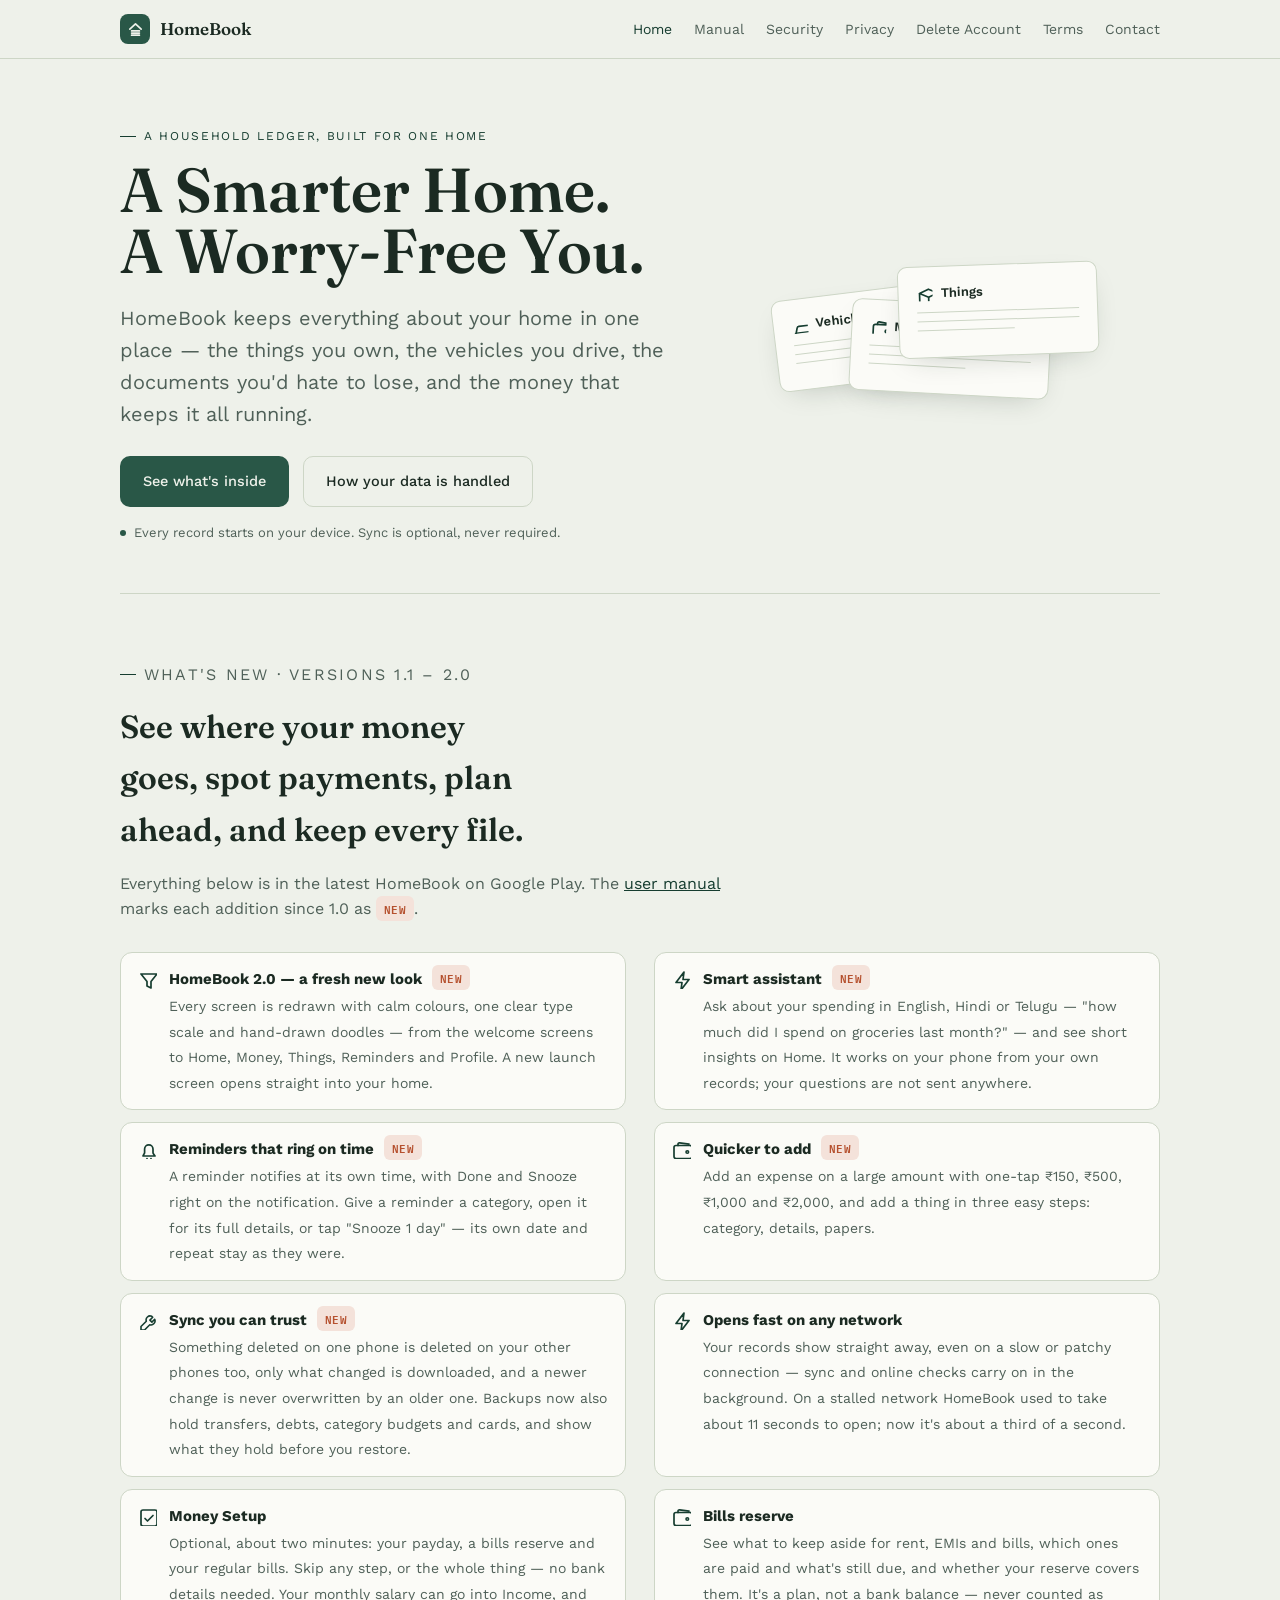
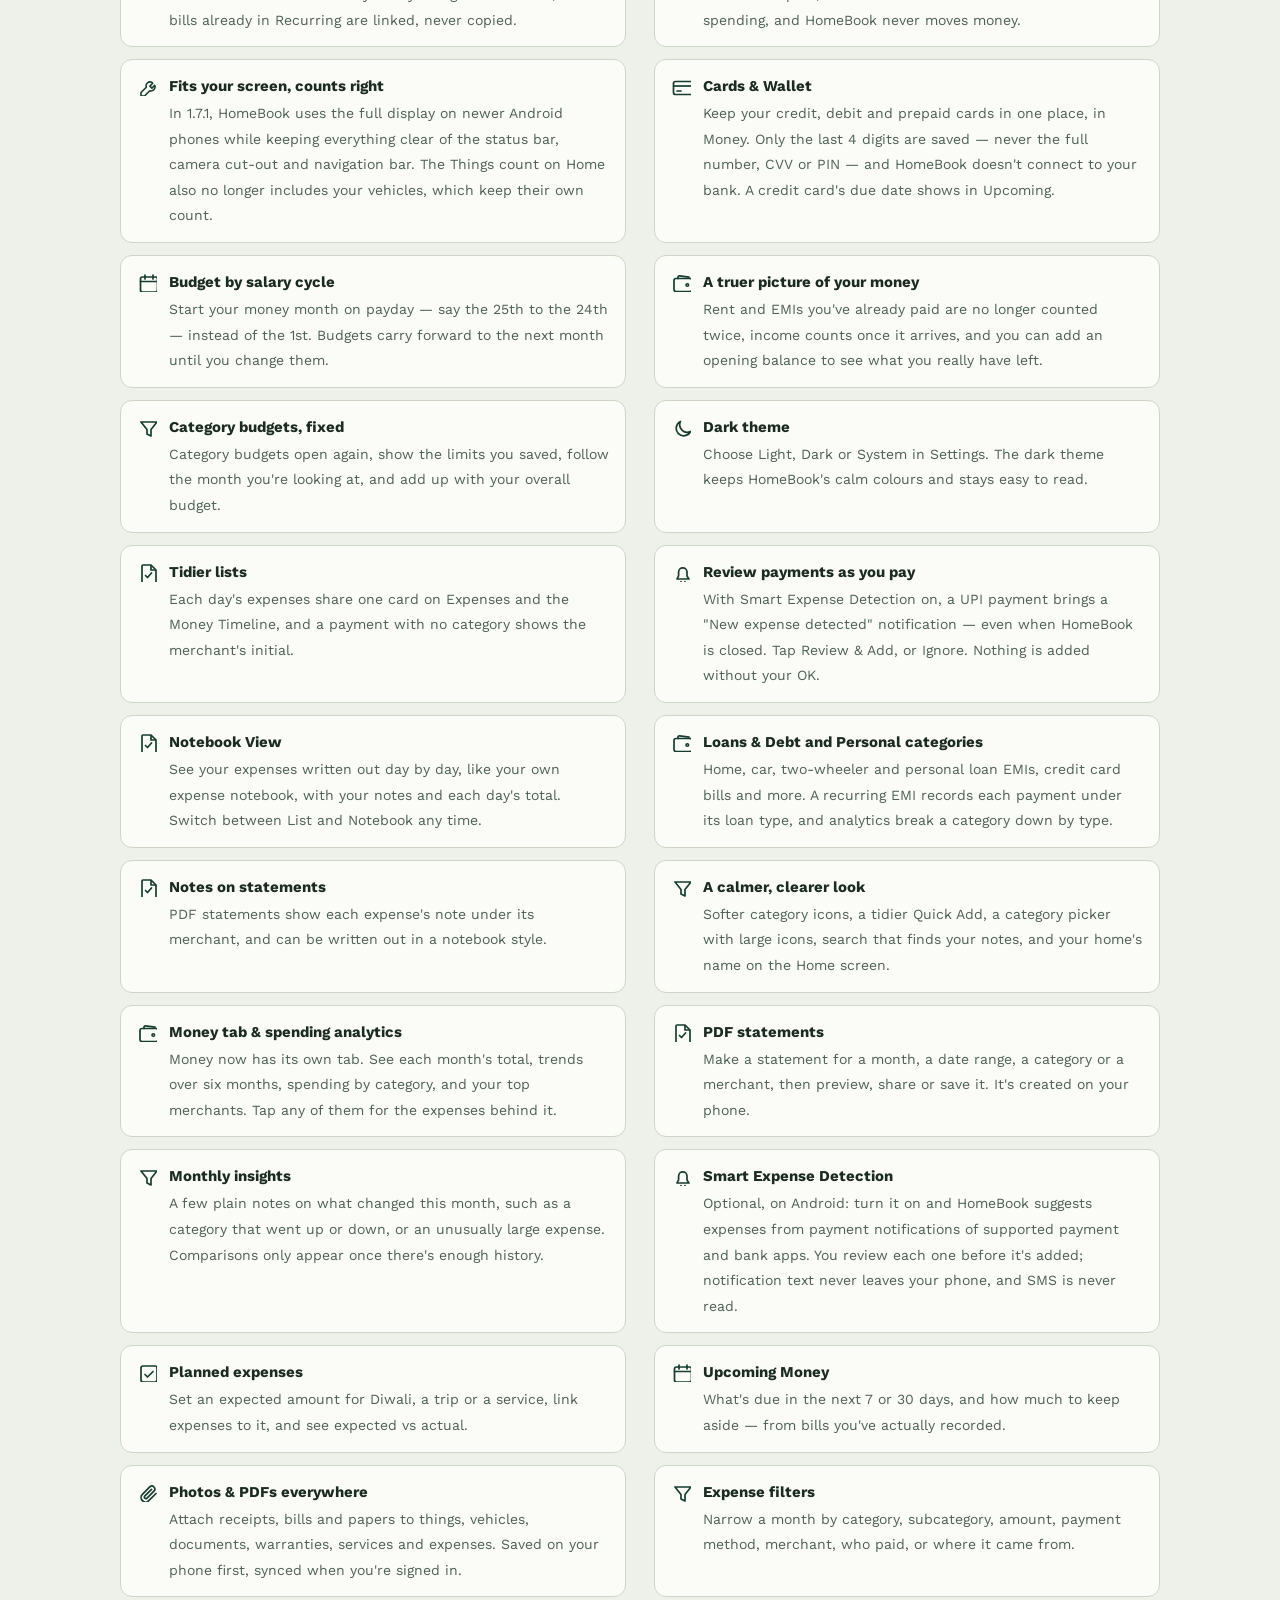
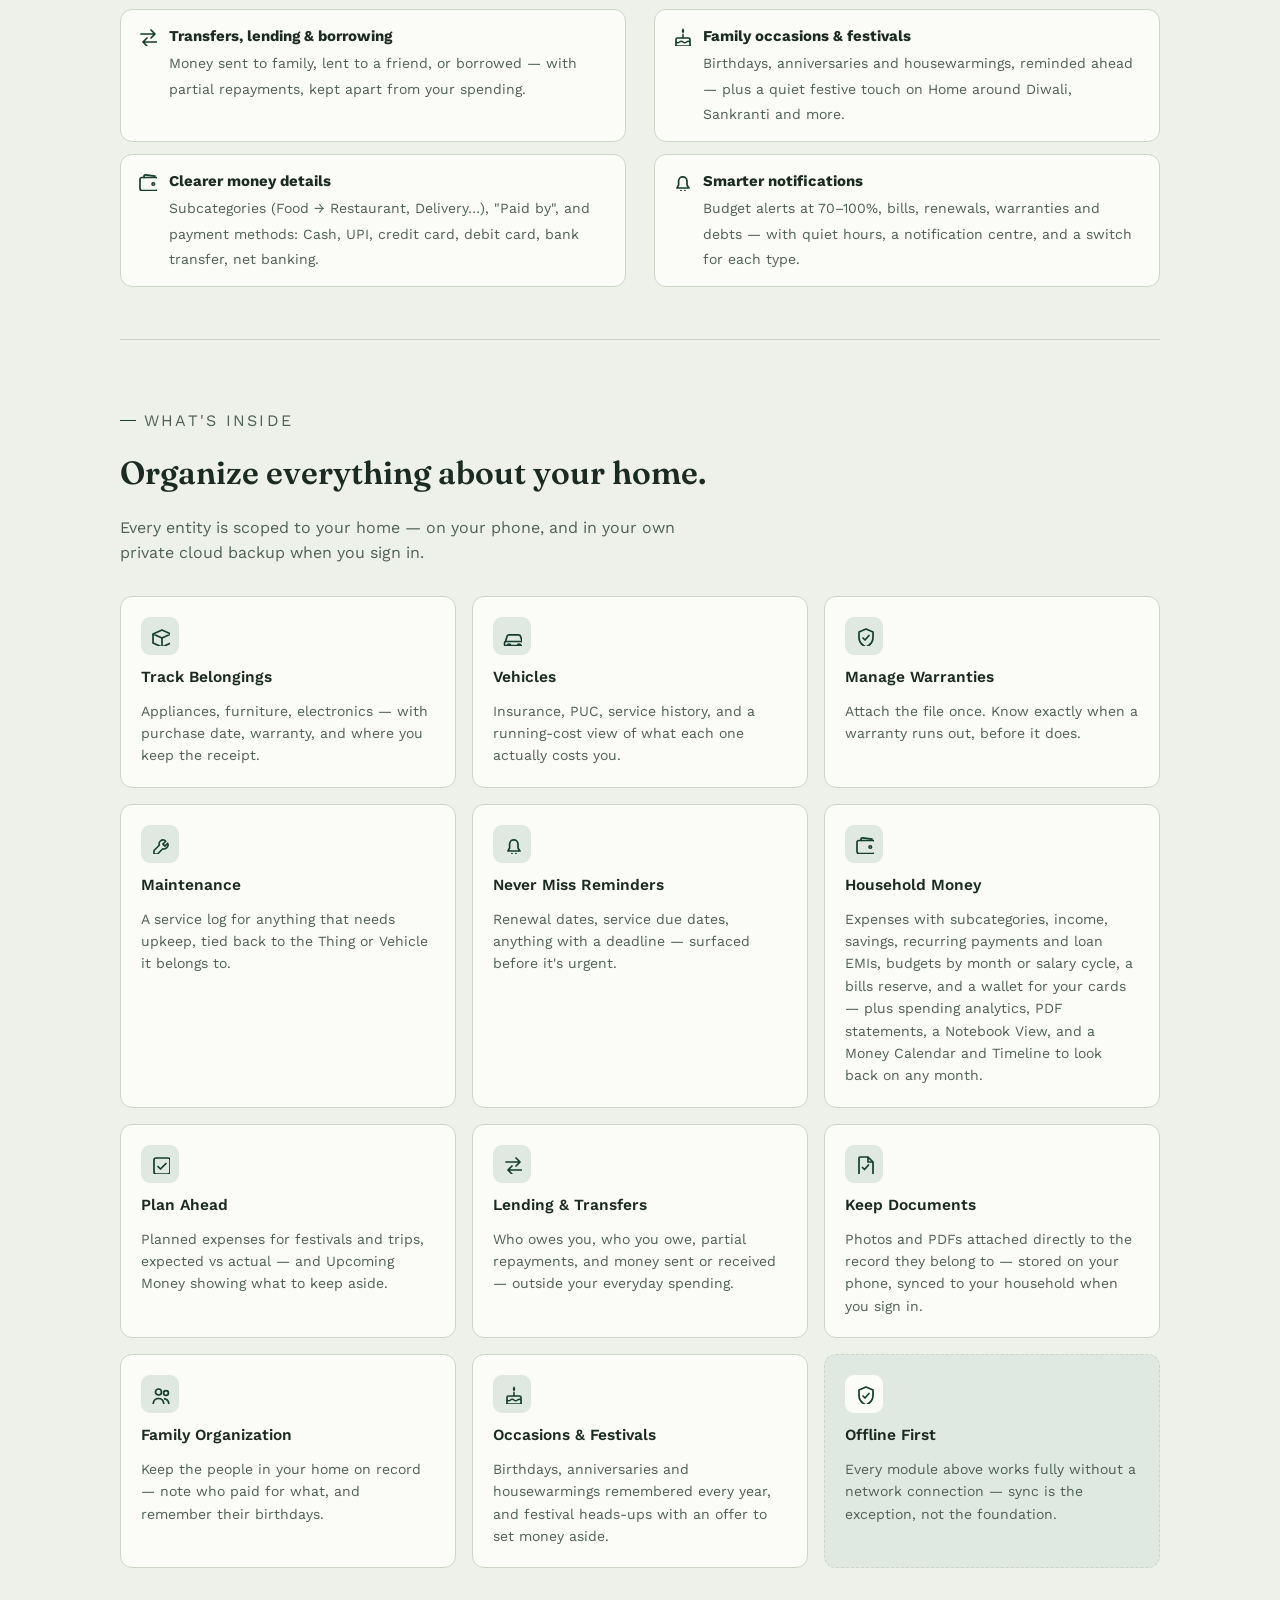
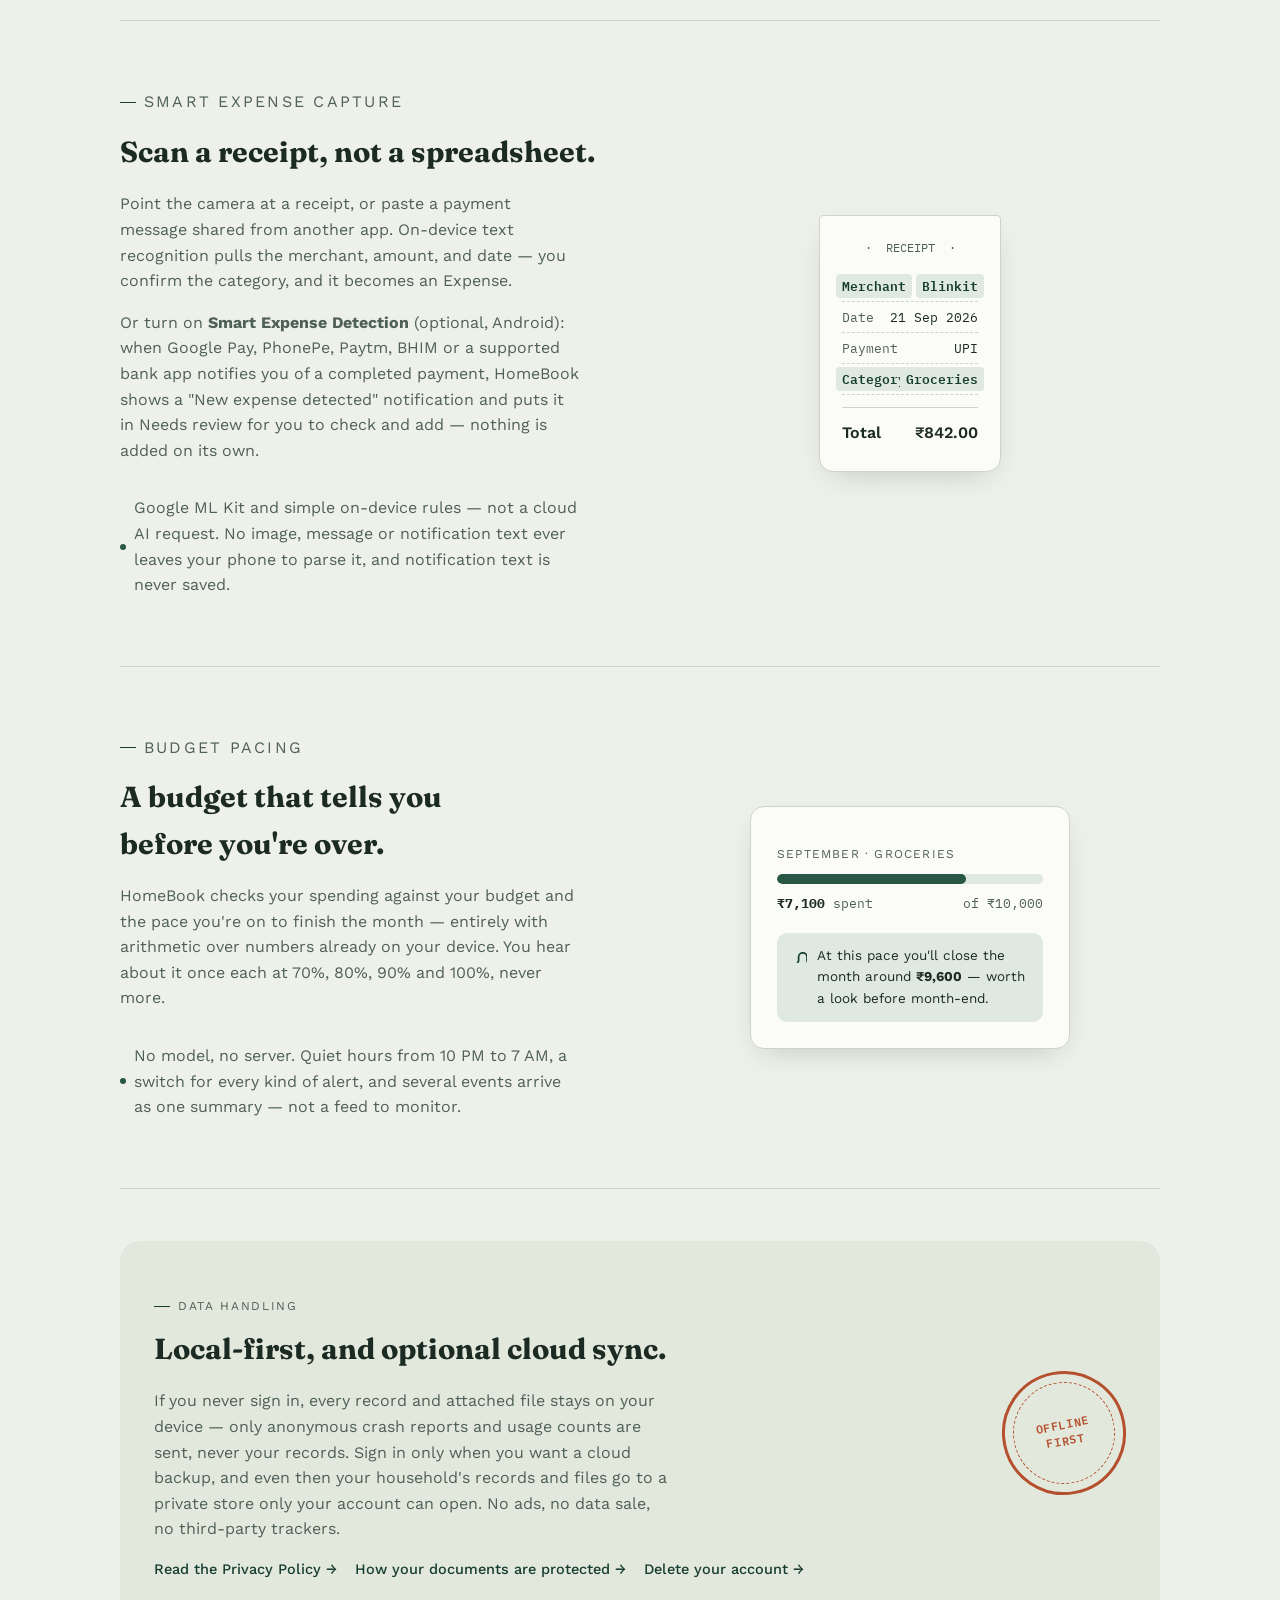
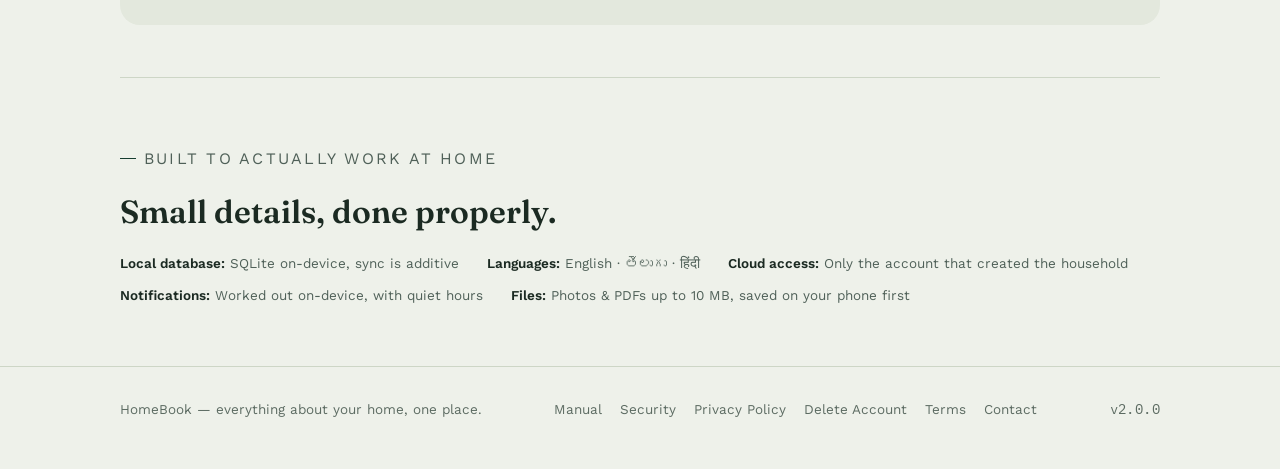
==== commit e716d5c0: "Manual: update every screen for HomeBook 2.0 New tab order and Quick Add on every tab, launch screen" ====
--- a/index.html
+++ b/index.html
@@ -87,9 +87,9 @@
     <ul class="news-list">
       <li><svg><use href="#i-filter"/></svg><div><strong>HomeBook 2.0 — a fresh new look <span class="new-tag">NEW</span></strong><span>Every screen is redrawn with calm colours, one clear type scale and hand-drawn doodles — from the welcome screens to Home, Money, Things, Reminders and Profile. A new launch screen opens straight into your home.</span></div></li>
       <li><svg><use href="#i-bolt"/></svg><div><strong>Smart assistant <span class="new-tag">NEW</span></strong><span>Ask about your spending in English, Hindi or Telugu — "how much did I spend on groceries last month?" — and see short insights on Home. It works on your phone from your own records; your questions are not sent anywhere.</span></div></li>
-      <li><svg><use href="#i-bell"/></svg><div><strong>Reminders that ring on time <span class="new-tag">NEW</span></strong><span>A reminder notifies at its own time, with Done and Snooze right on the notification. Give a reminder a category, open it for its full details, or tap "Snooze 1 day" — a repeating reminder keeps its schedule.</span></div></li>
+      <li><svg><use href="#i-bell"/></svg><div><strong>Reminders that ring on time <span class="new-tag">NEW</span></strong><span>A reminder notifies at its own time, with Done and Snooze right on the notification. Give a reminder a category, open it for its full details, or tap "Snooze 1 day" — its own date and repeat stay as they were.</span></div></li>
       <li><svg><use href="#i-wallet"/></svg><div><strong>Quicker to add <span class="new-tag">NEW</span></strong><span>Add an expense on a large amount with one-tap ₹150, ₹500, ₹1,000 and ₹2,000, and add a thing in three easy steps: category, details, papers.</span></div></li>
-      <li><svg><use href="#i-wrench"/></svg><div><strong>Sync you can trust <span class="new-tag">NEW</span></strong><span>Something deleted on one phone is deleted on your other phones too, only what changed is downloaded, and a newer change is never overwritten by an older one. Backups now include transfers, debts, category budgets and attachments, and show what they hold before you restore.</span></div></li>
+      <li><svg><use href="#i-wrench"/></svg><div><strong>Sync you can trust <span class="new-tag">NEW</span></strong><span>Something deleted on one phone is deleted on your other phones too, only what changed is downloaded, and a newer change is never overwritten by an older one. Backups now also hold transfers, debts, category budgets and cards, and show what they hold before you restore.</span></div></li>
       <li><svg><use href="#i-bolt"/></svg><div><strong>Opens fast on any network</strong><span>Your records show straight away, even on a slow or patchy connection — sync and online checks carry on in the background. On a stalled network HomeBook used to take about 11 seconds to open; now it's about a third of a second.</span></div></li>
       <li><svg><use href="#i-plan"/></svg><div><strong>Money Setup</strong><span>Optional, about two minutes: your payday, a bills reserve and your regular bills. Skip any step, or the whole thing — no bank details needed. Your monthly salary can go into Income, and bills already in Recurring are linked, never copied.</span></div></li>
       <li><svg><use href="#i-wallet"/></svg><div><strong>Bills reserve</strong><span>See what to keep aside for rent, EMIs and bills, which ones are paid and what's still due, and whether your reserve covers them. It's a plan, not a bank balance — never counted as spending, and HomeBook never moves money.</span></div></li>
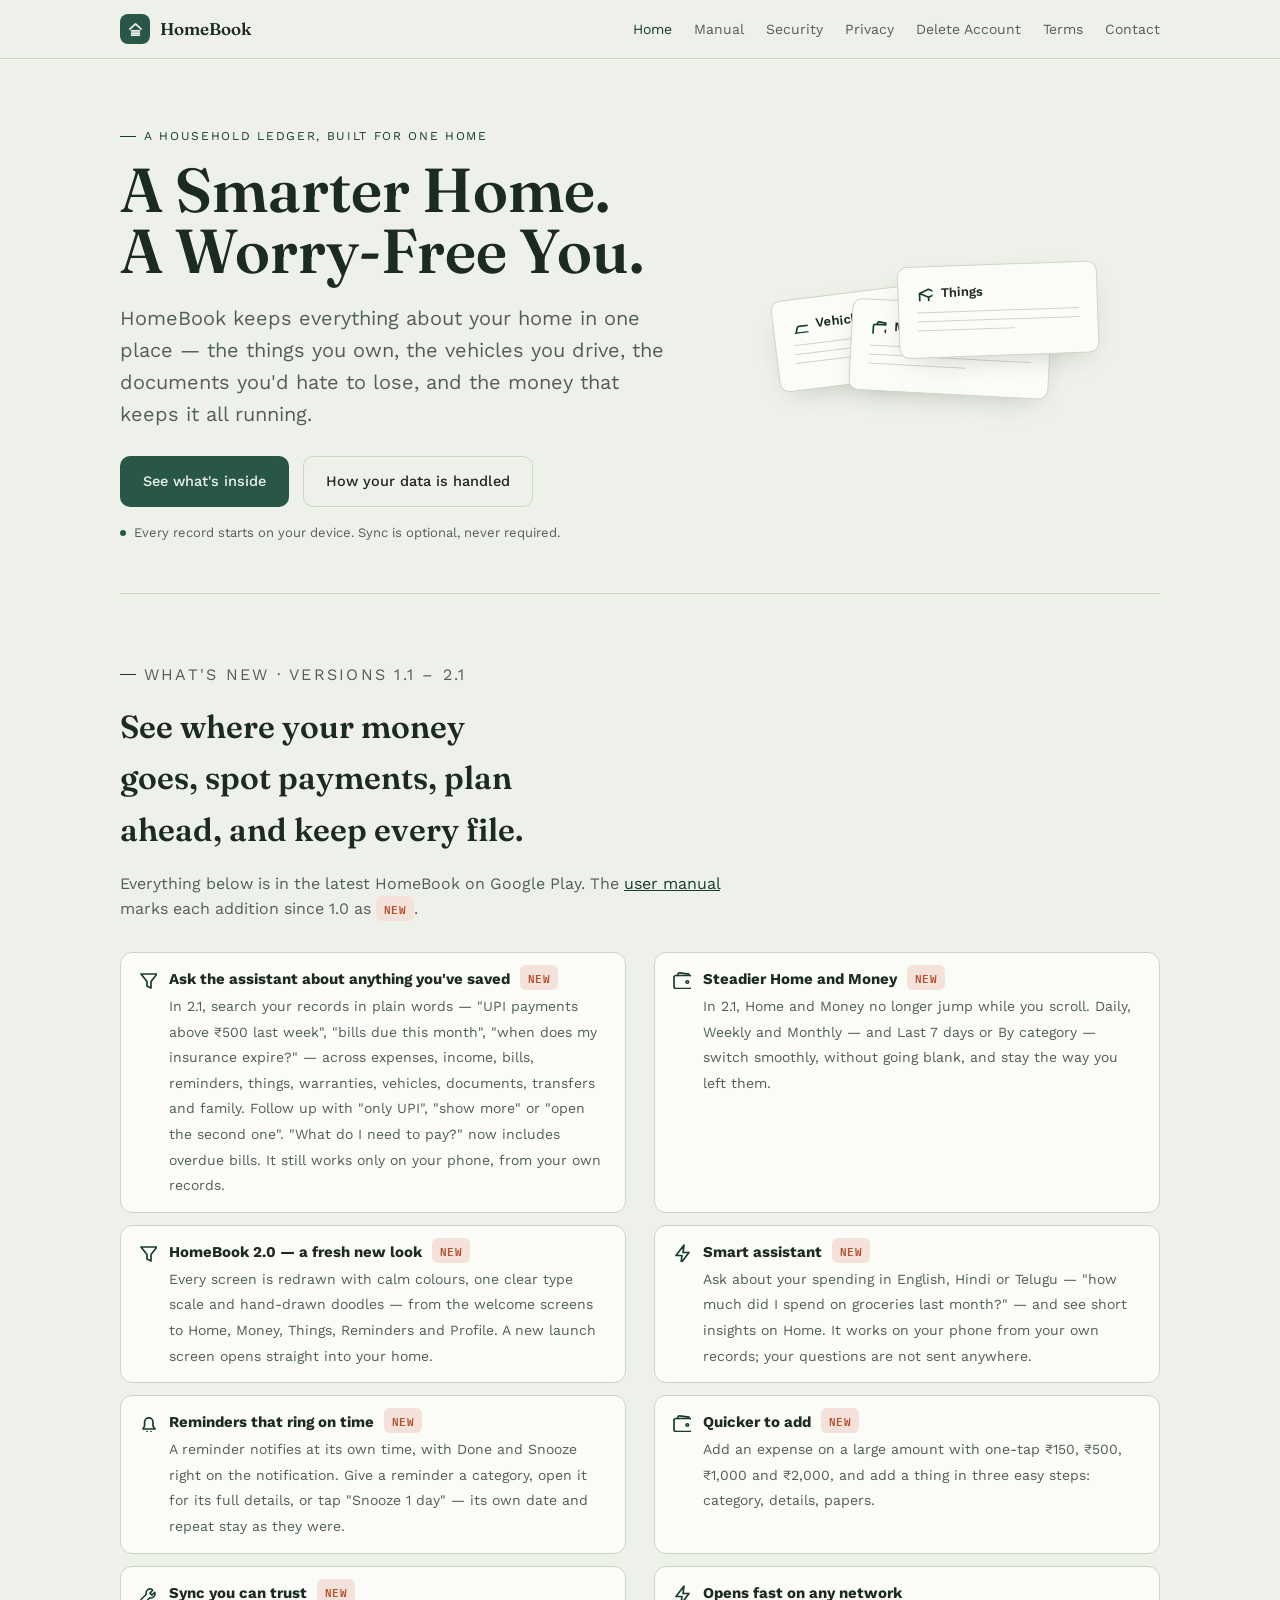
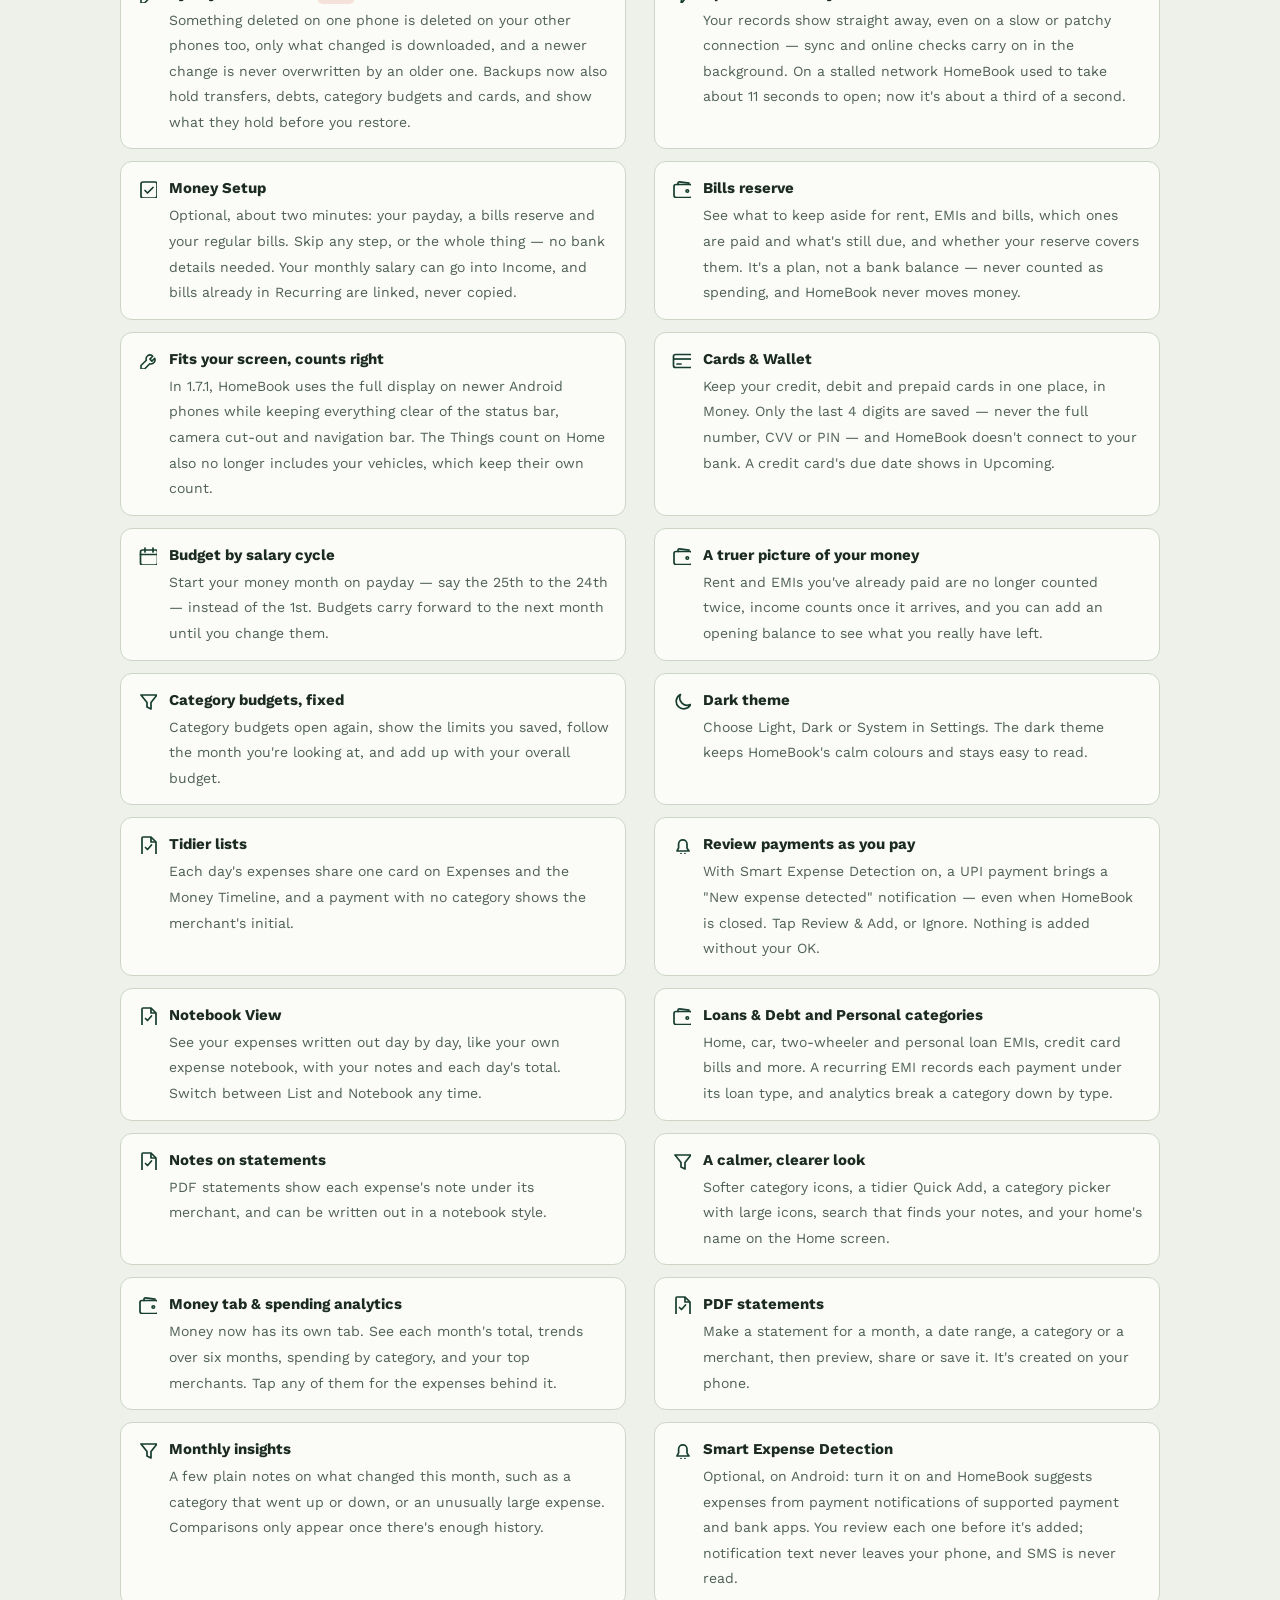
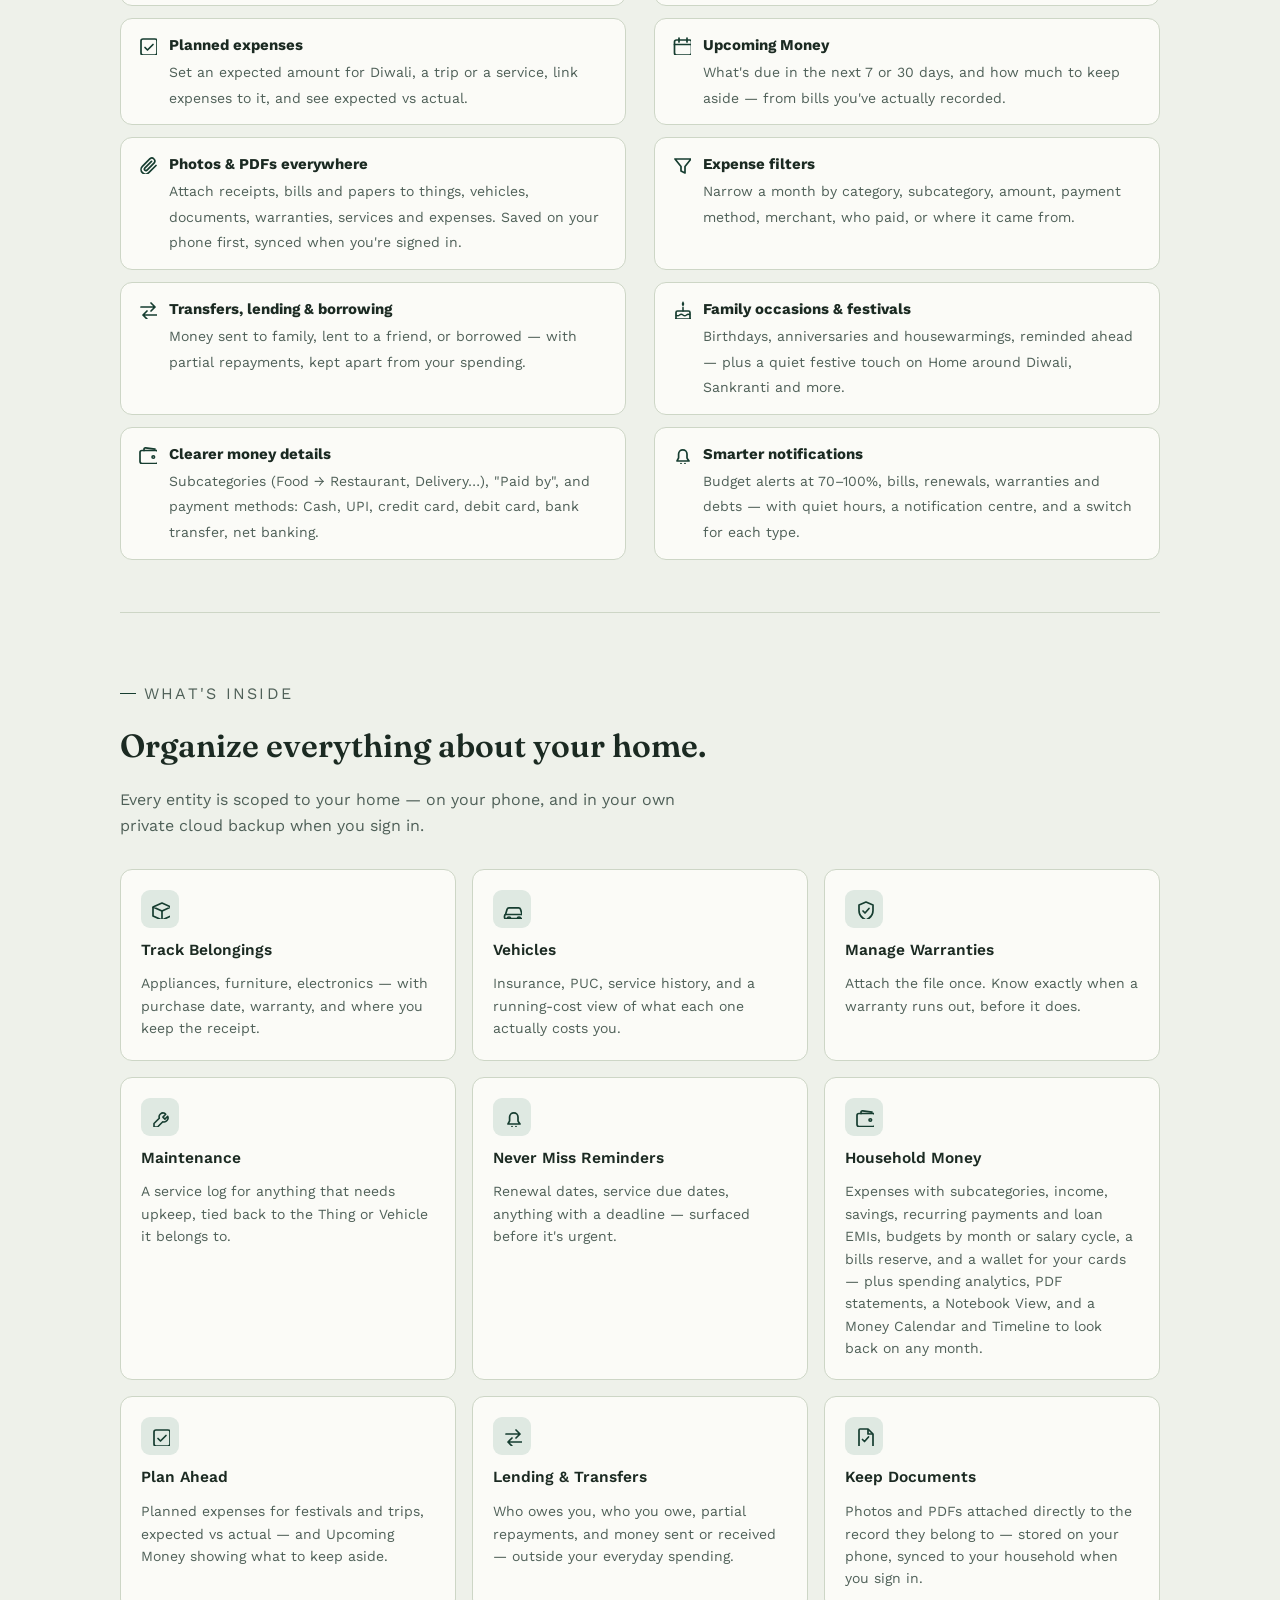
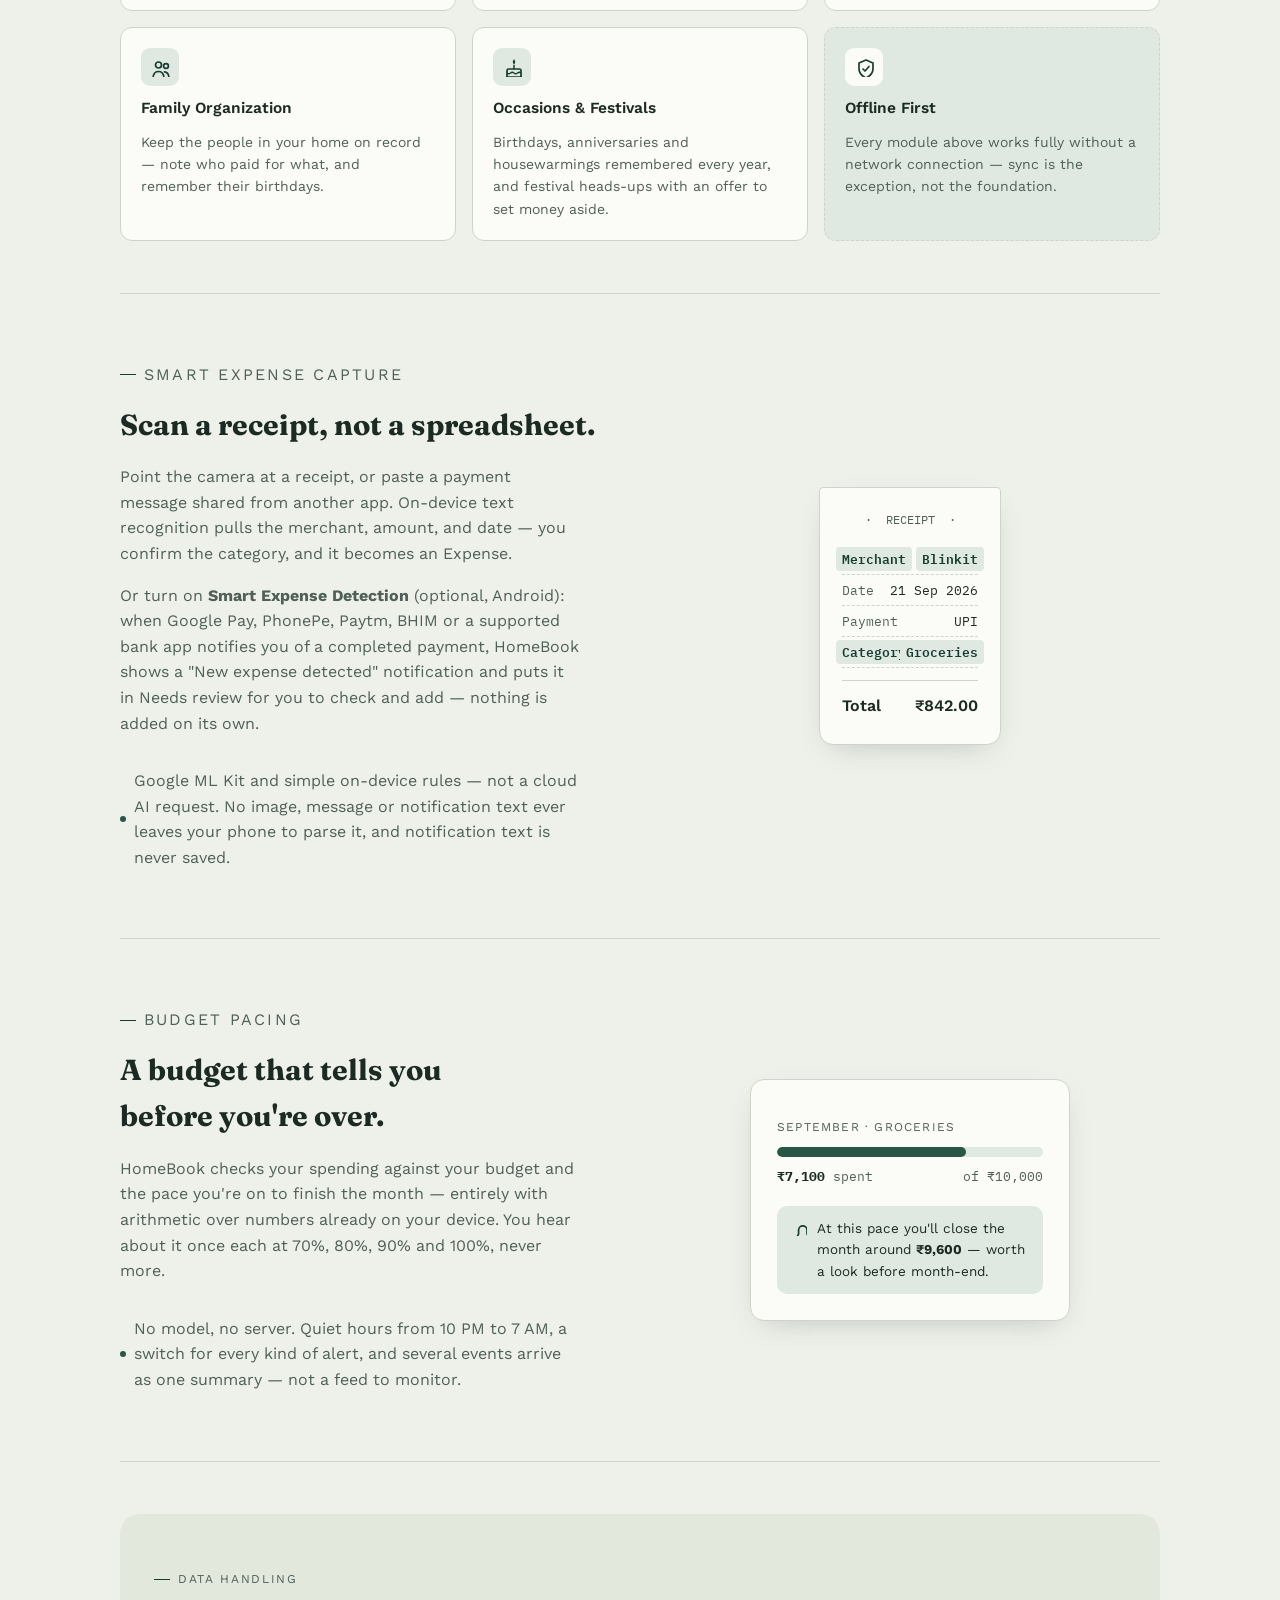
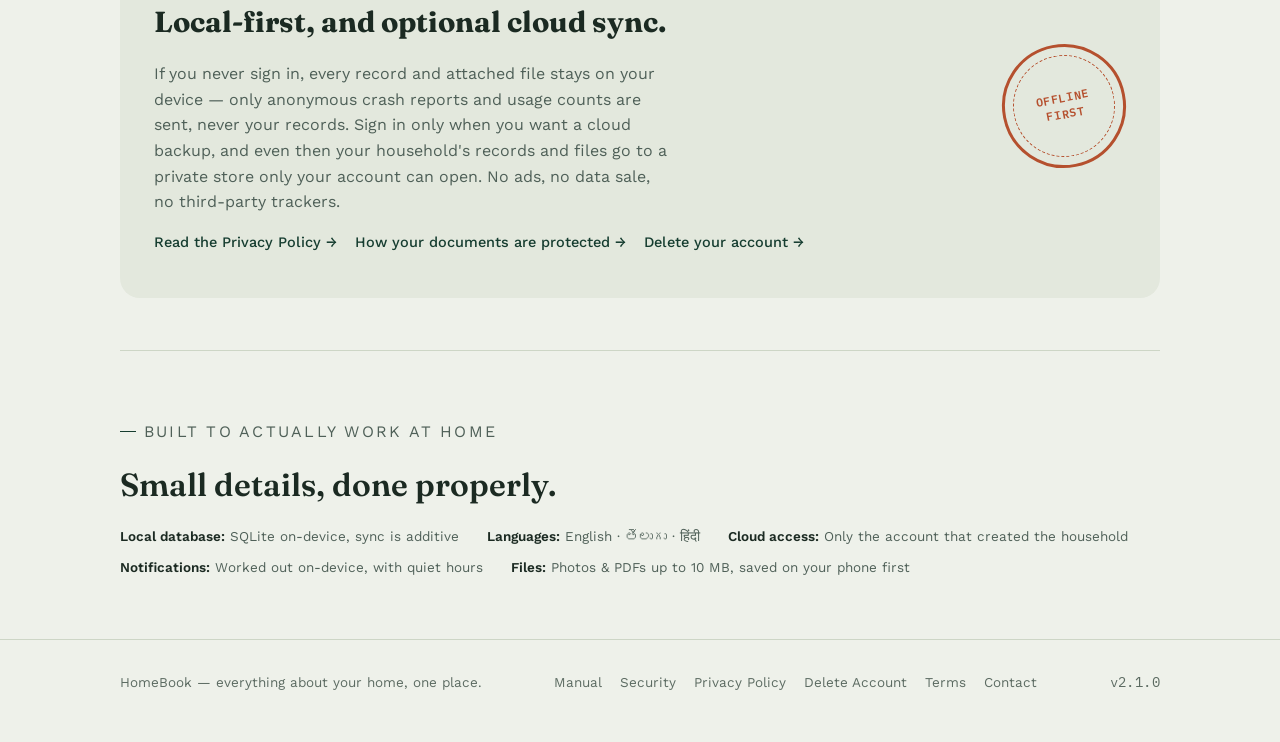
==== commit 7101b7c9: "HomeBook 2.1: assistant record search, steadier Home and Money - v2.1.0 labels on all 7 pages - Land" ====
--- a/index.html
+++ b/index.html
@@ -80,11 +80,13 @@
 
   <section id="whats-new">
     <div class="section-head">
-      <p class="eyebrow">What's new · versions 1.1 – 2.0</p>
+      <p class="eyebrow">What's new · versions 1.1 – 2.1</p>
       <h2>See where your money goes, spot payments, plan ahead, and keep every file.</h2>
       <p>Everything below is in the latest HomeBook on Google Play. The <a href="manual/">user manual</a> marks each addition since 1.0 as <span class="new-tag">NEW</span>.</p>
     </div>
     <ul class="news-list">
+      <li><svg><use href="#i-filter"/></svg><div><strong>Ask the assistant about anything you've saved <span class="new-tag">NEW</span></strong><span>In 2.1, search your records in plain words — "UPI payments above ₹500 last week", "bills due this month", "when does my insurance expire?" — across expenses, income, bills, reminders, things, warranties, vehicles, documents, transfers and family. Follow up with "only UPI", "show more" or "open the second one". "What do I need to pay?" now includes overdue bills. It still works only on your phone, from your own records.</span></div></li>
+      <li><svg><use href="#i-wallet"/></svg><div><strong>Steadier Home and Money <span class="new-tag">NEW</span></strong><span>In 2.1, Home and Money no longer jump while you scroll. Daily, Weekly and Monthly — and Last 7 days or By category — switch smoothly, without going blank, and stay the way you left them.</span></div></li>
       <li><svg><use href="#i-filter"/></svg><div><strong>HomeBook 2.0 — a fresh new look <span class="new-tag">NEW</span></strong><span>Every screen is redrawn with calm colours, one clear type scale and hand-drawn doodles — from the welcome screens to Home, Money, Things, Reminders and Profile. A new launch screen opens straight into your home.</span></div></li>
       <li><svg><use href="#i-bolt"/></svg><div><strong>Smart assistant <span class="new-tag">NEW</span></strong><span>Ask about your spending in English, Hindi or Telugu — "how much did I spend on groceries last month?" — and see short insights on Home. It works on your phone from your own records; your questions are not sent anywhere.</span></div></li>
       <li><svg><use href="#i-bell"/></svg><div><strong>Reminders that ring on time <span class="new-tag">NEW</span></strong><span>A reminder notifies at its own time, with Done and Snooze right on the notification. Give a reminder a category, open it for its full details, or tap "Snooze 1 day" — its own date and repeat stay as they were.</span></div></li>
@@ -224,7 +226,7 @@
       <a href="terms/">Terms</a>
       <a href="contact/">Contact</a>
     </div>
-    <span class="mono">v2.0.0</span>
+    <span class="mono">v2.1.0</span>
   </div>
 </footer>
 
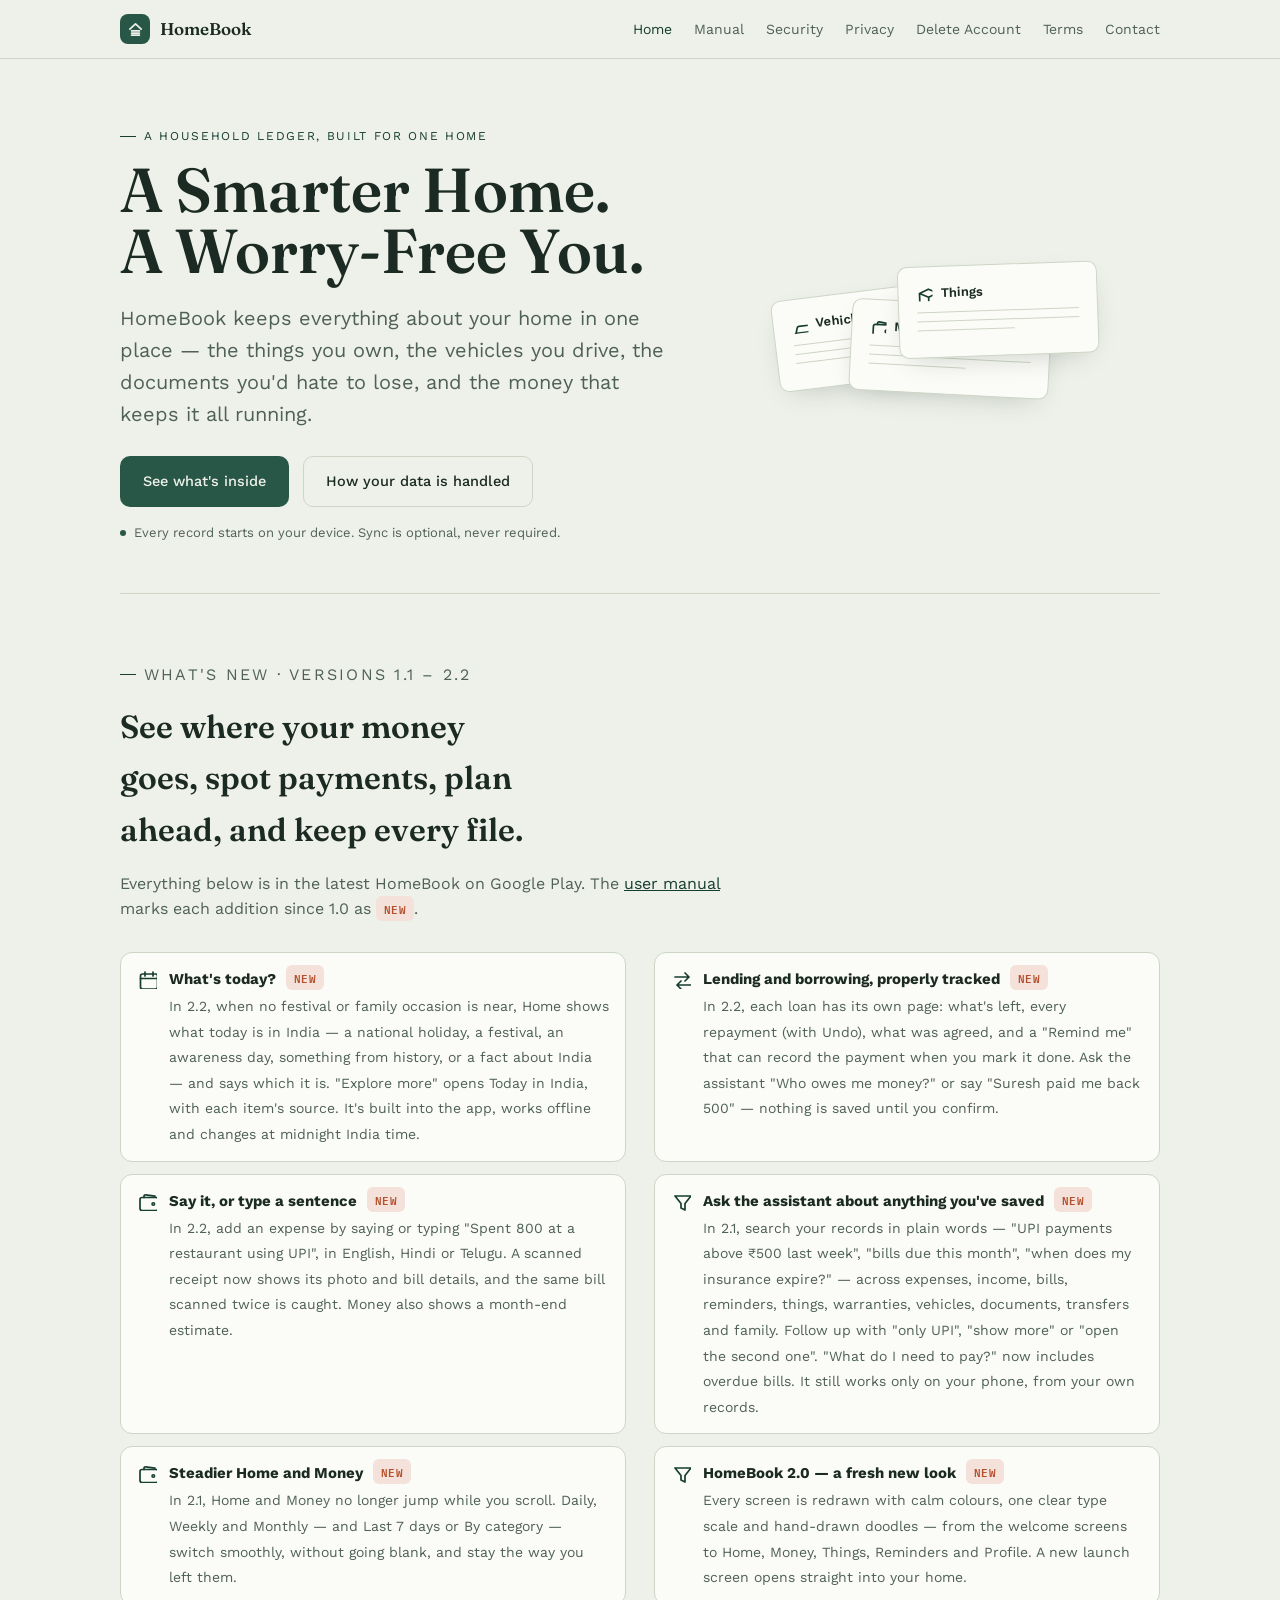
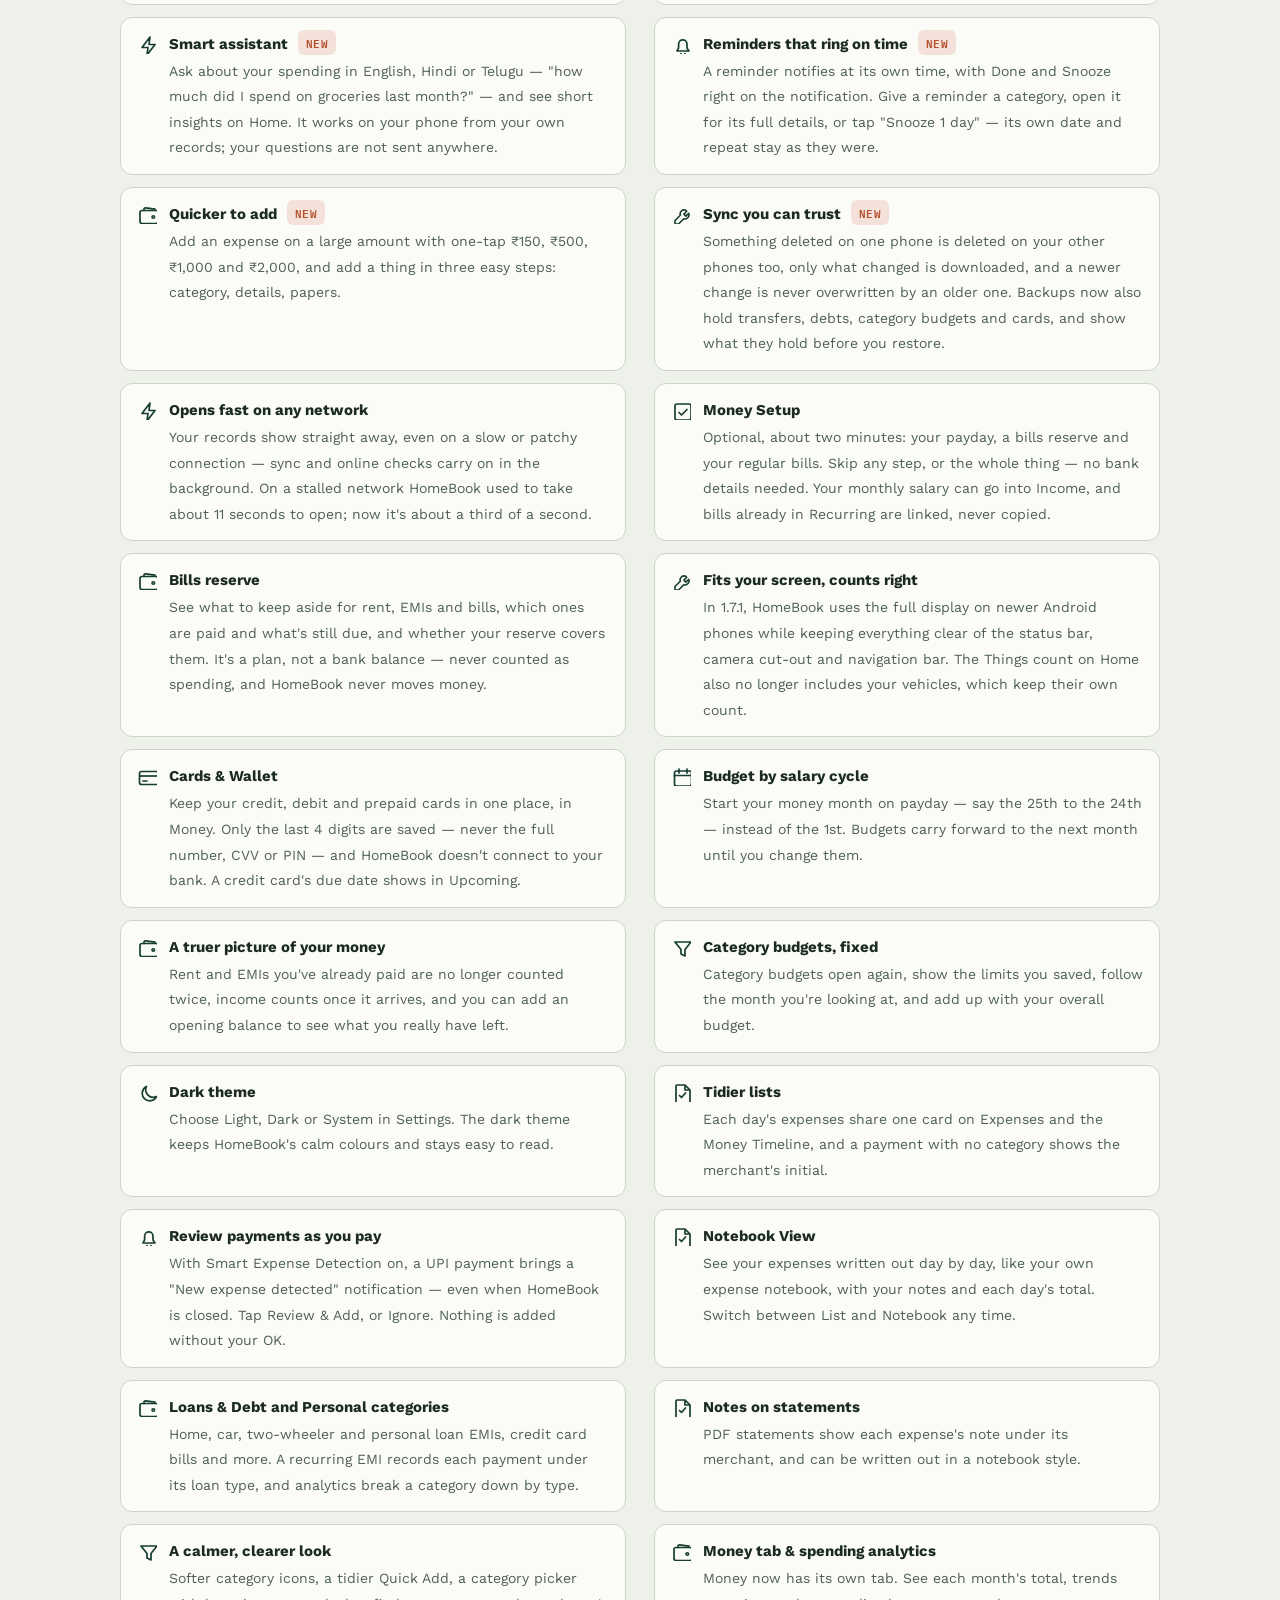
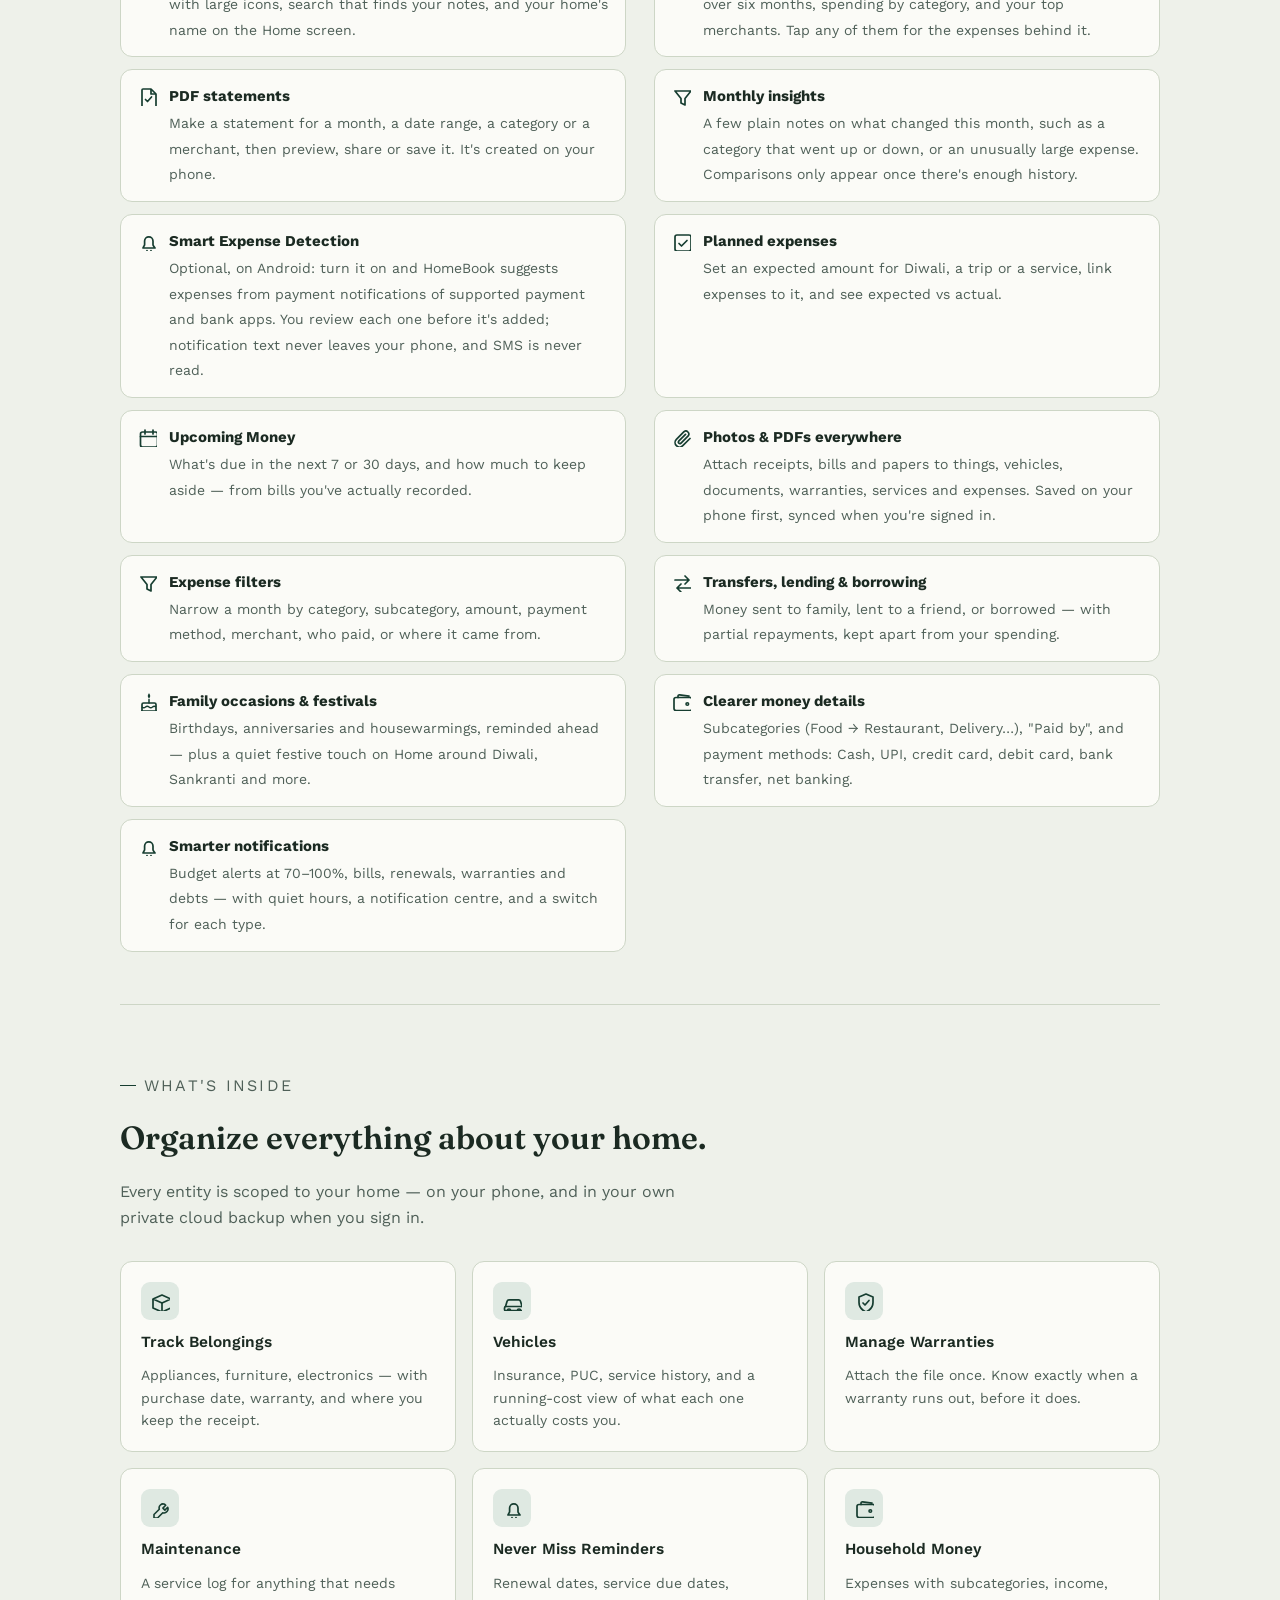
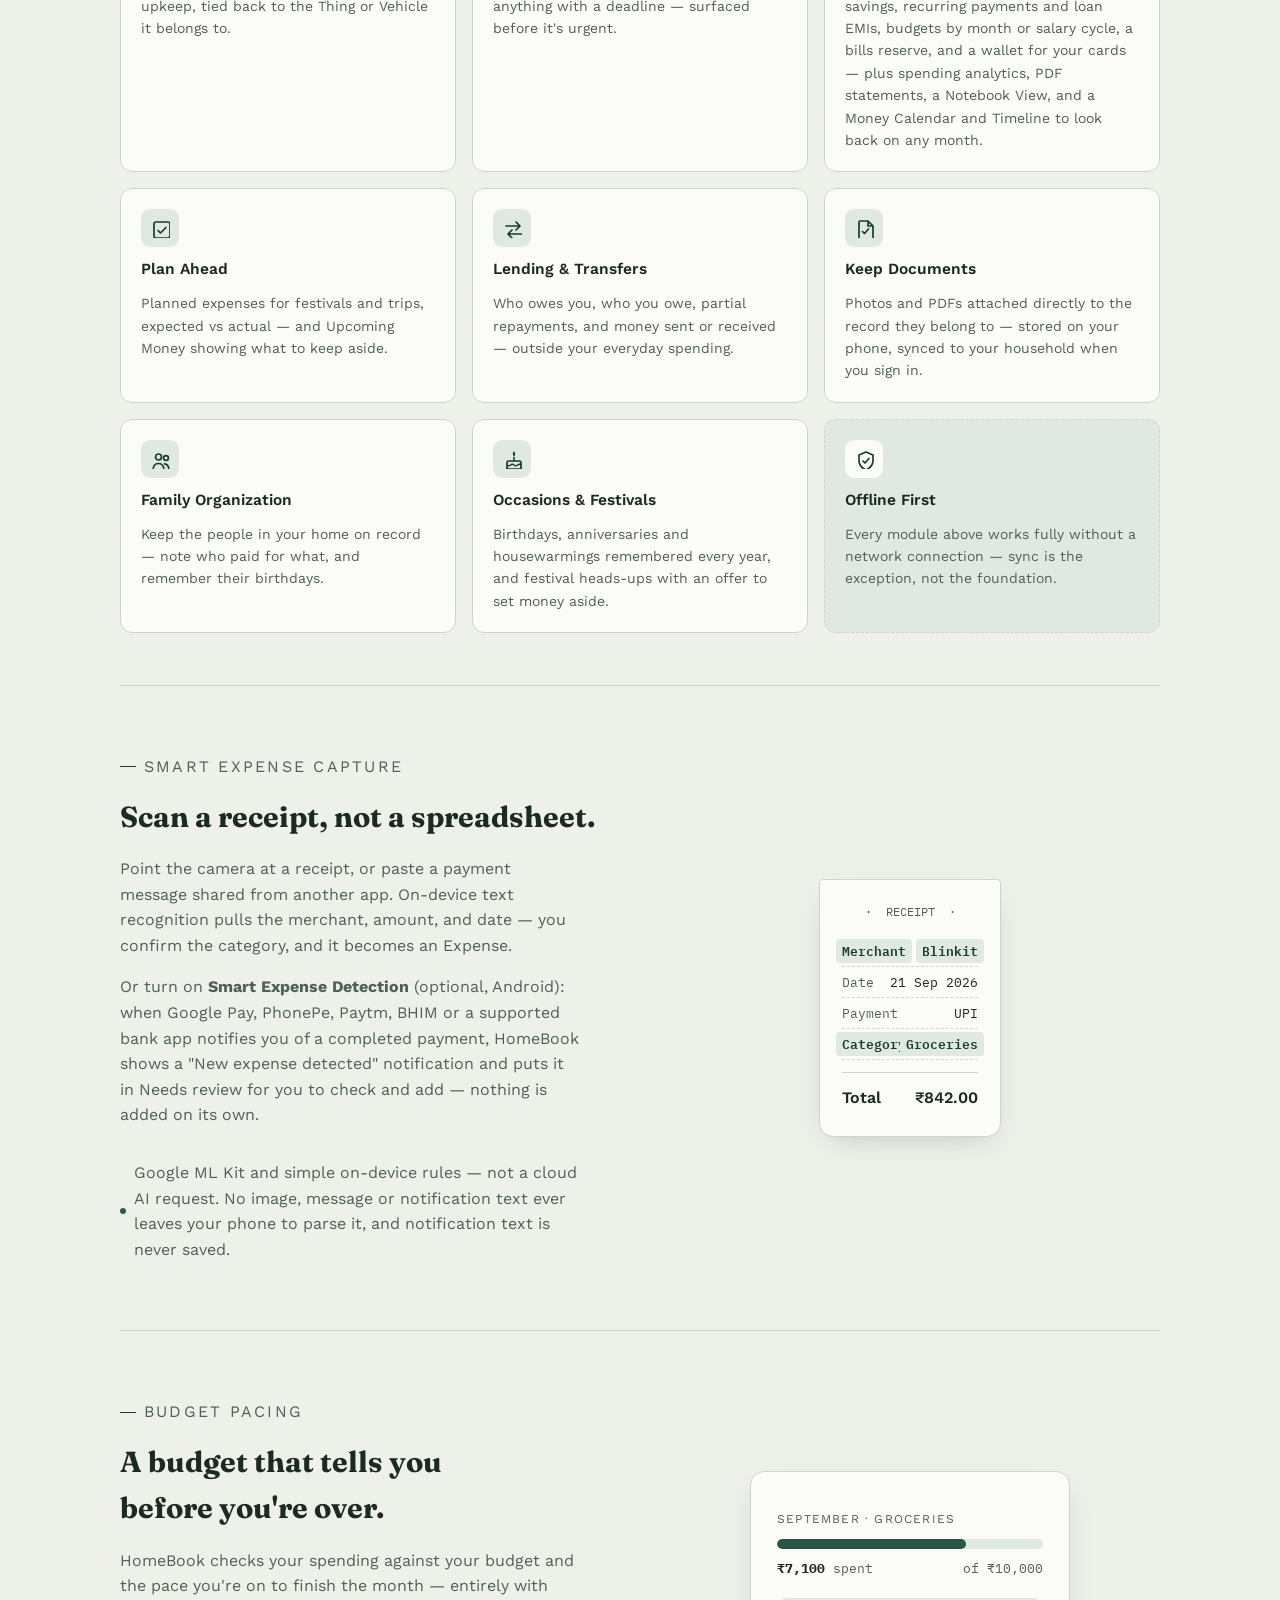
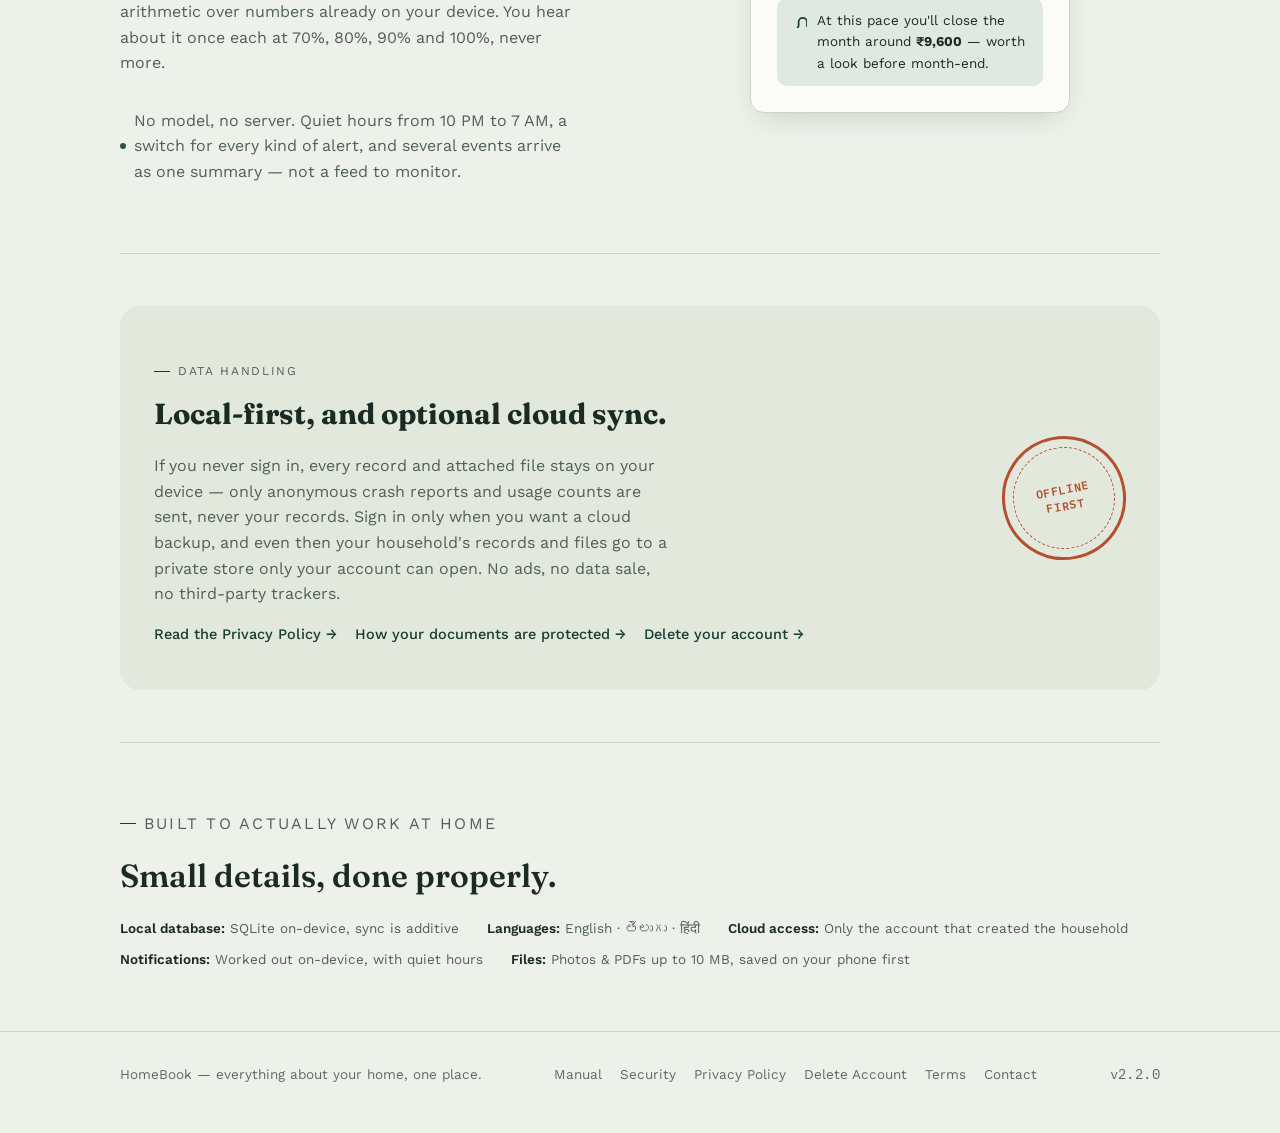
==== commit ffe1a114: "HomeBook 2.2: What's today, lending records, voice entry v2.2.0 labels on all pages; three What's ne" ====
--- a/index.html
+++ b/index.html
@@ -80,11 +80,14 @@
 
   <section id="whats-new">
     <div class="section-head">
-      <p class="eyebrow">What's new · versions 1.1 – 2.1</p>
+      <p class="eyebrow">What's new · versions 1.1 – 2.2</p>
       <h2>See where your money goes, spot payments, plan ahead, and keep every file.</h2>
       <p>Everything below is in the latest HomeBook on Google Play. The <a href="manual/">user manual</a> marks each addition since 1.0 as <span class="new-tag">NEW</span>.</p>
     </div>
     <ul class="news-list">
+      <li><svg><use href="#i-calendar"/></svg><div><strong>What's today? <span class="new-tag">NEW</span></strong><span>In 2.2, when no festival or family occasion is near, Home shows what today is in India — a national holiday, a festival, an awareness day, something from history, or a fact about India — and says which it is. "Explore more" opens Today in India, with each item's source. It's built into the app, works offline and changes at midnight India time.</span></div></li>
+      <li><svg><use href="#i-arrows"/></svg><div><strong>Lending and borrowing, properly tracked <span class="new-tag">NEW</span></strong><span>In 2.2, each loan has its own page: what's left, every repayment (with Undo), what was agreed, and a "Remind me" that can record the payment when you mark it done. Ask the assistant "Who owes me money?" or say "Suresh paid me back 500" — nothing is saved until you confirm.</span></div></li>
+      <li><svg><use href="#i-wallet"/></svg><div><strong>Say it, or type a sentence <span class="new-tag">NEW</span></strong><span>In 2.2, add an expense by saying or typing "Spent 800 at a restaurant using UPI", in English, Hindi or Telugu. A scanned receipt now shows its photo and bill details, and the same bill scanned twice is caught. Money also shows a month-end estimate.</span></div></li>
       <li><svg><use href="#i-filter"/></svg><div><strong>Ask the assistant about anything you've saved <span class="new-tag">NEW</span></strong><span>In 2.1, search your records in plain words — "UPI payments above ₹500 last week", "bills due this month", "when does my insurance expire?" — across expenses, income, bills, reminders, things, warranties, vehicles, documents, transfers and family. Follow up with "only UPI", "show more" or "open the second one". "What do I need to pay?" now includes overdue bills. It still works only on your phone, from your own records.</span></div></li>
       <li><svg><use href="#i-wallet"/></svg><div><strong>Steadier Home and Money <span class="new-tag">NEW</span></strong><span>In 2.1, Home and Money no longer jump while you scroll. Daily, Weekly and Monthly — and Last 7 days or By category — switch smoothly, without going blank, and stay the way you left them.</span></div></li>
       <li><svg><use href="#i-filter"/></svg><div><strong>HomeBook 2.0 — a fresh new look <span class="new-tag">NEW</span></strong><span>Every screen is redrawn with calm colours, one clear type scale and hand-drawn doodles — from the welcome screens to Home, Money, Things, Reminders and Profile. A new launch screen opens straight into your home.</span></div></li>
@@ -226,7 +229,7 @@
       <a href="terms/">Terms</a>
       <a href="contact/">Contact</a>
     </div>
-    <span class="mono">v2.1.0</span>
+    <span class="mono">v2.2.0</span>
   </div>
 </footer>
 
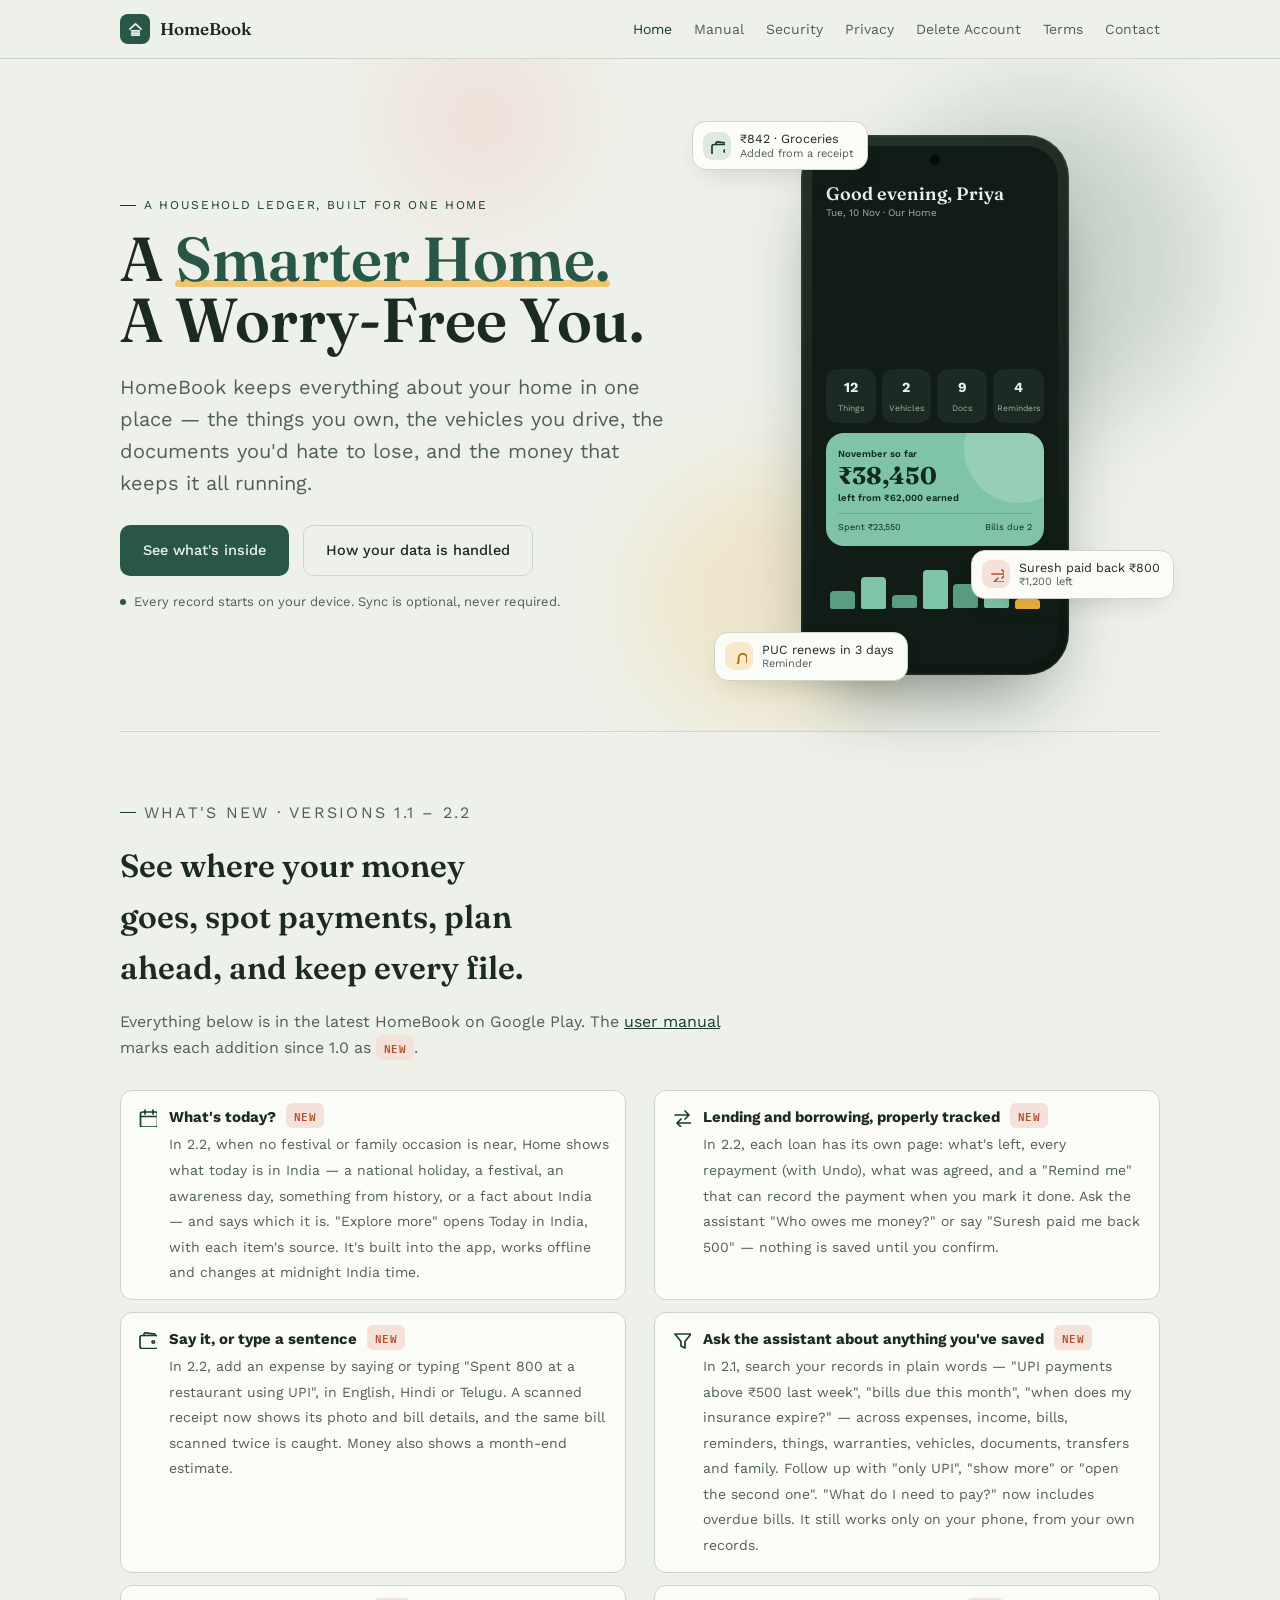
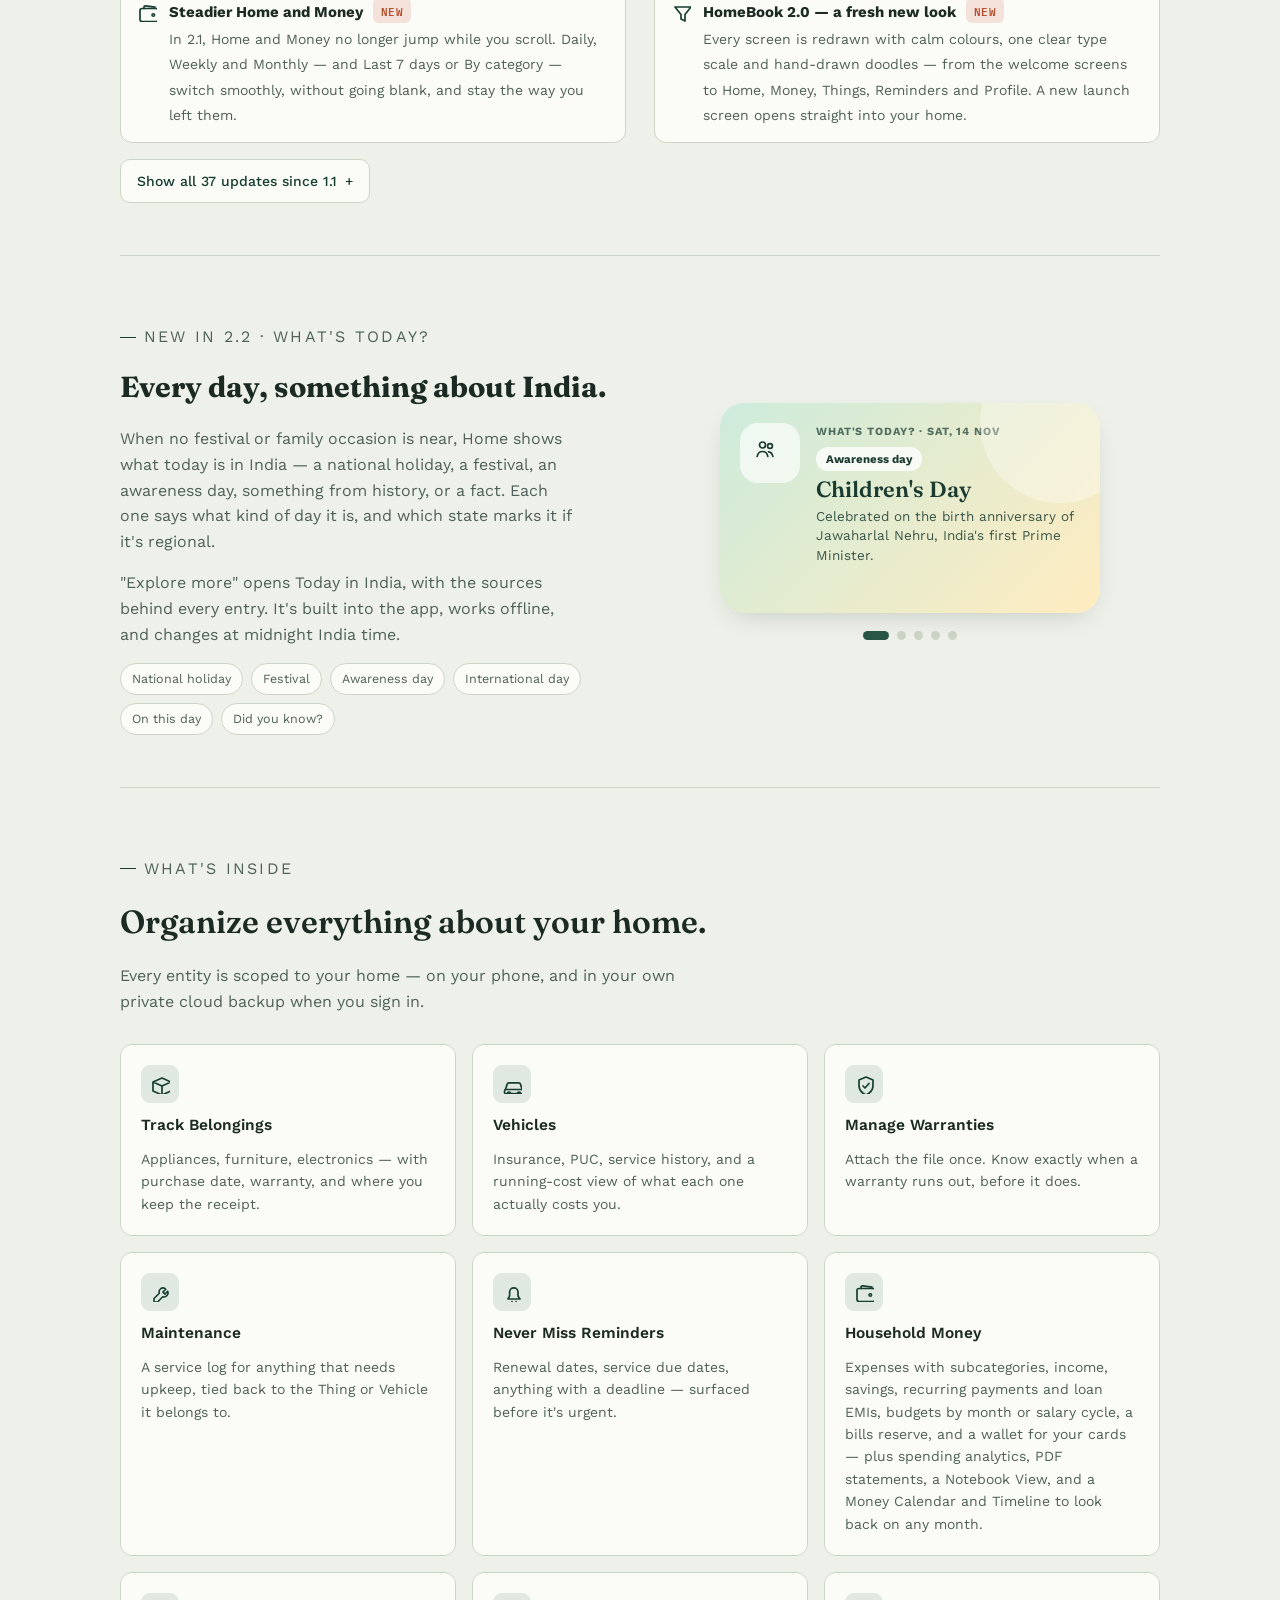
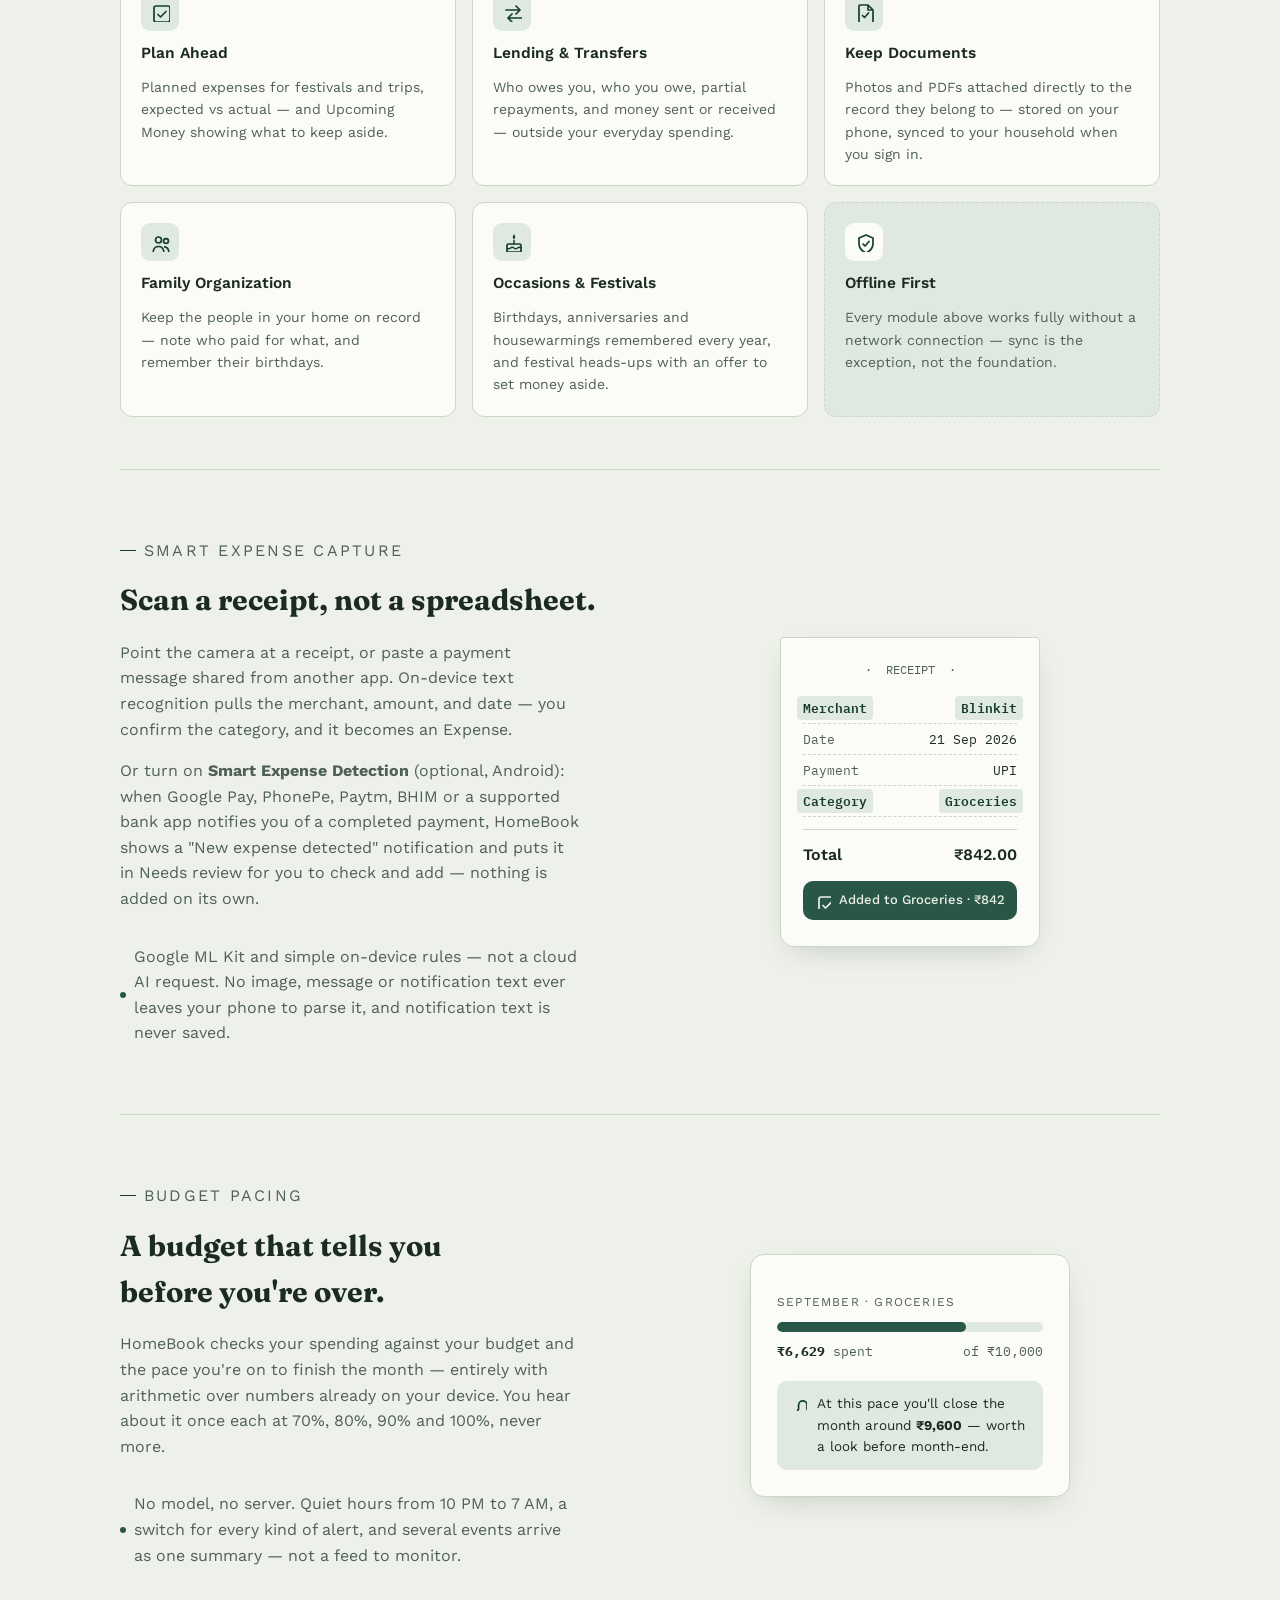
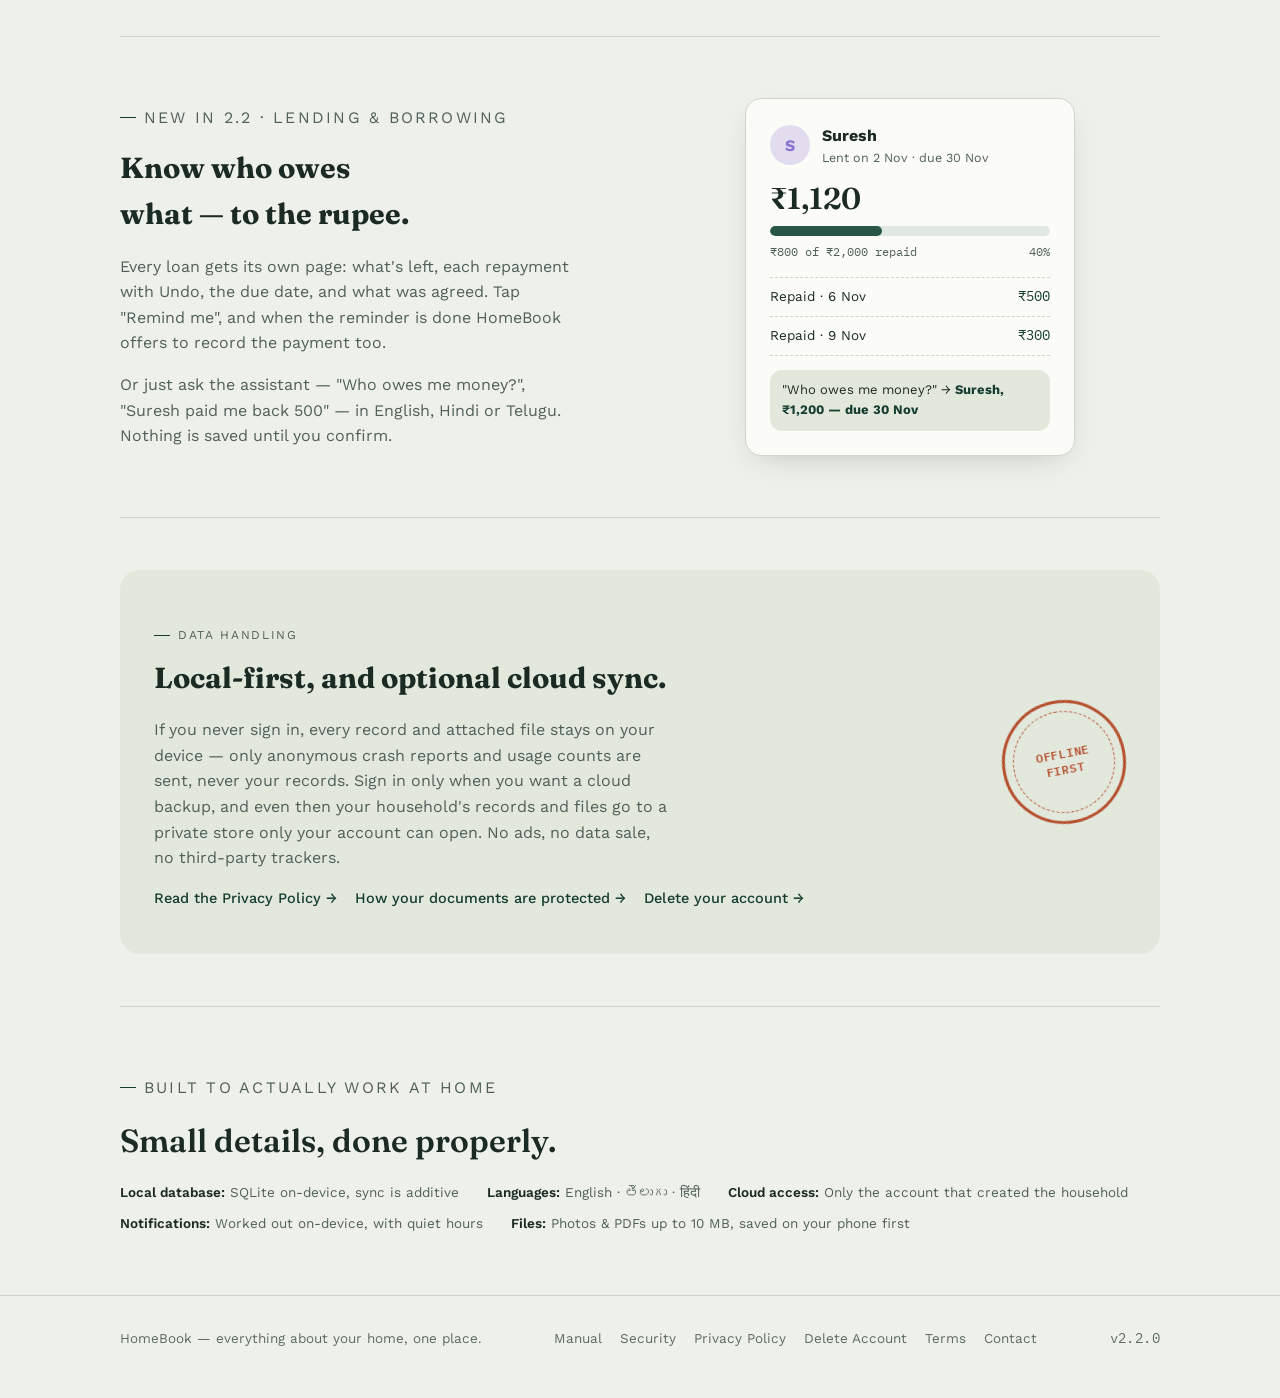
==== commit f9366f1d: "Home page: motion graphics and visuals Animated phone in the hero (What's today / Diwali / lending c" ====
--- a/index.html
+++ b/index.html
@@ -14,6 +14,8 @@
 <link rel="preconnect" href="https://fonts.googleapis.com">
 <link href="https://fonts.googleapis.com/css2?family=Fraunces:opsz,wght@9..144,500;9..144,600;9..144,700&family=Work+Sans:wght@400;500;600&family=IBM+Plex+Mono:wght@400;500;600&display=swap" rel="stylesheet">
 <link rel="stylesheet" href="styles.css">
+<link rel="stylesheet" href="motion.css">
+<script>document.documentElement.classList.add('js');setTimeout(function(){if(!window.hbMotion)document.documentElement.classList.remove('js')},2500);</script>
 </head>
 <body>
 
@@ -61,9 +63,10 @@
 <div class="shell">
 
   <section class="hero" style="border-top:none;">
+    <div class="hero-glow" aria-hidden="true"><span class="g1"></span><span class="g2"></span><span class="g3"></span></div>
     <div>
       <p class="eyebrow">A household ledger, built for one home</p>
-      <h1>A Smarter Home. A Worry-Free You.</h1>
+      <h1><span class="w">A</span> <span class="w accent">Smarter Home.</span> <span class="w">A</span> <span class="w">Worry-Free</span> <span class="w">You.</span></h1>
       <p class="tagline">HomeBook keeps everything about your home in one place — the things you own, the vehicles you drive, the documents you'd hate to lose, and the money that keeps it all running.</p>
       <div class="hero-ctas">
         <a class="btn btn-primary" href="#modules">See what's inside</a>
@@ -71,67 +74,107 @@
       </div>
       <p class="caption-line"><span class="dot"></span>Every record starts on your device. Sync is optional, never required.</p>
     </div>
-    <div class="card-stack" aria-hidden="true">
-      <div class="idx-card c1"><div class="cap"><svg width="16" height="16"><use href="#i-car"/></svg>Vehicles</div><div class="rule"></div><div class="rule"></div><div class="rule"></div></div>
-      <div class="idx-card c2"><div class="cap"><svg width="16" height="16"><use href="#i-wallet"/></svg>Money</div><div class="rule"></div><div class="rule"></div><div class="rule"></div></div>
-      <div class="idx-card c3"><div class="cap"><svg width="16" height="16"><use href="#i-box"/></svg>Things</div><div class="rule"></div><div class="rule"></div><div class="rule"></div></div>
+    <div class="hero-visual" aria-hidden="true">
+      <div class="phone">
+        <div class="ph-screen">
+          <div class="ph-greet"><strong>Good evening, Priya</strong><small>Tue, 10 Nov · Our Home</small></div>
+          <div class="ph-slides">
+            <div class="ph-card today"><div class="ph-tile"><svg><use href="#i-calendar"/></svg></div><div><div class="k">What's today? · Tue, 10 Nov</div><span class="pill">International day</span><div class="t">World Science Day</div><div class="b">A UNESCO day on science for peace and development.</div></div></div>
+            <div class="ph-card fest"><div class="ph-tile"><svg><use href="#i-cake"/></svg></div><div><div class="k">Festival</div><span class="pill">Today</span><div class="t">Diwali</div><div class="b">Wishing your home joy and light.</div></div></div>
+            <div class="ph-card lend"><div class="ph-tile"><svg><use href="#i-arrows"/></svg></div><div><div class="k">Lent to Suresh</div><span class="pill">Partly repaid</span><div class="t">₹1,200 left</div><div class="bar"><i></i></div><div class="b">₹800 of ₹2,000 repaid</div></div></div>
+          </div>
+          <div class="ph-counts"><div><b>12</b><span>Things</span></div><div><b>2</b><span>Vehicles</span></div><div><b>9</b><span>Docs</span></div><div><b>4</b><span>Reminders</span></div></div>
+          <div class="ph-money"><small>November so far</small><div class="big" data-count="38450" data-prefix="₹">₹38,450</div><small>left from ₹62,000 earned</small><div class="row"><span>Spent ₹23,550</span><span>Bills due 2</span></div></div>
+          <div class="ph-bars"><i></i><i></i><i></i><i></i><i></i><i></i><i></i></div>
+        </div>
+      </div>
+      <div class="float-chip a"><span class="ic"><svg><use href="#i-wallet"/></svg></span><span>₹842 · Groceries<small>Added from a receipt</small></span></div>
+      <div class="float-chip b"><span class="ic"><svg><use href="#i-arrows"/></svg></span><span>Suresh paid back ₹800<small>₹1,200 left</small></span></div>
+      <div class="float-chip c"><span class="ic"><svg><use href="#i-bell"/></svg></span><span>PUC renews in 3 days<small>Reminder</small></span></div>
     </div>
   </section>
 
   <section id="whats-new">
-    <div class="section-head">
+    <div class="section-head" data-reveal>
       <p class="eyebrow">What's new · versions 1.1 – 2.2</p>
       <h2>See where your money goes, spot payments, plan ahead, and keep every file.</h2>
       <p>Everything below is in the latest HomeBook on Google Play. The <a href="manual/">user manual</a> marks each addition since 1.0 as <span class="new-tag">NEW</span>.</p>
     </div>
-    <ul class="news-list">
+    <ul class="news-list reveal-group">
       <li><svg><use href="#i-calendar"/></svg><div><strong>What's today? <span class="new-tag">NEW</span></strong><span>In 2.2, when no festival or family occasion is near, Home shows what today is in India — a national holiday, a festival, an awareness day, something from history, or a fact about India — and says which it is. "Explore more" opens Today in India, with each item's source. It's built into the app, works offline and changes at midnight India time.</span></div></li>
       <li><svg><use href="#i-arrows"/></svg><div><strong>Lending and borrowing, properly tracked <span class="new-tag">NEW</span></strong><span>In 2.2, each loan has its own page: what's left, every repayment (with Undo), what was agreed, and a "Remind me" that can record the payment when you mark it done. Ask the assistant "Who owes me money?" or say "Suresh paid me back 500" — nothing is saved until you confirm.</span></div></li>
       <li><svg><use href="#i-wallet"/></svg><div><strong>Say it, or type a sentence <span class="new-tag">NEW</span></strong><span>In 2.2, add an expense by saying or typing "Spent 800 at a restaurant using UPI", in English, Hindi or Telugu. A scanned receipt now shows its photo and bill details, and the same bill scanned twice is caught. Money also shows a month-end estimate.</span></div></li>
       <li><svg><use href="#i-filter"/></svg><div><strong>Ask the assistant about anything you've saved <span class="new-tag">NEW</span></strong><span>In 2.1, search your records in plain words — "UPI payments above ₹500 last week", "bills due this month", "when does my insurance expire?" — across expenses, income, bills, reminders, things, warranties, vehicles, documents, transfers and family. Follow up with "only UPI", "show more" or "open the second one". "What do I need to pay?" now includes overdue bills. It still works only on your phone, from your own records.</span></div></li>
       <li><svg><use href="#i-wallet"/></svg><div><strong>Steadier Home and Money <span class="new-tag">NEW</span></strong><span>In 2.1, Home and Money no longer jump while you scroll. Daily, Weekly and Monthly — and Last 7 days or By category — switch smoothly, without going blank, and stay the way you left them.</span></div></li>
       <li><svg><use href="#i-filter"/></svg><div><strong>HomeBook 2.0 — a fresh new look <span class="new-tag">NEW</span></strong><span>Every screen is redrawn with calm colours, one clear type scale and hand-drawn doodles — from the welcome screens to Home, Money, Things, Reminders and Profile. A new launch screen opens straight into your home.</span></div></li>
-      <li><svg><use href="#i-bolt"/></svg><div><strong>Smart assistant <span class="new-tag">NEW</span></strong><span>Ask about your spending in English, Hindi or Telugu — "how much did I spend on groceries last month?" — and see short insights on Home. It works on your phone from your own records; your questions are not sent anywhere.</span></div></li>
-      <li><svg><use href="#i-bell"/></svg><div><strong>Reminders that ring on time <span class="new-tag">NEW</span></strong><span>A reminder notifies at its own time, with Done and Snooze right on the notification. Give a reminder a category, open it for its full details, or tap "Snooze 1 day" — its own date and repeat stay as they were.</span></div></li>
-      <li><svg><use href="#i-wallet"/></svg><div><strong>Quicker to add <span class="new-tag">NEW</span></strong><span>Add an expense on a large amount with one-tap ₹150, ₹500, ₹1,000 and ₹2,000, and add a thing in three easy steps: category, details, papers.</span></div></li>
-      <li><svg><use href="#i-wrench"/></svg><div><strong>Sync you can trust <span class="new-tag">NEW</span></strong><span>Something deleted on one phone is deleted on your other phones too, only what changed is downloaded, and a newer change is never overwritten by an older one. Backups now also hold transfers, debts, category budgets and cards, and show what they hold before you restore.</span></div></li>
-      <li><svg><use href="#i-bolt"/></svg><div><strong>Opens fast on any network</strong><span>Your records show straight away, even on a slow or patchy connection — sync and online checks carry on in the background. On a stalled network HomeBook used to take about 11 seconds to open; now it's about a third of a second.</span></div></li>
-      <li><svg><use href="#i-plan"/></svg><div><strong>Money Setup</strong><span>Optional, about two minutes: your payday, a bills reserve and your regular bills. Skip any step, or the whole thing — no bank details needed. Your monthly salary can go into Income, and bills already in Recurring are linked, never copied.</span></div></li>
-      <li><svg><use href="#i-wallet"/></svg><div><strong>Bills reserve</strong><span>See what to keep aside for rent, EMIs and bills, which ones are paid and what's still due, and whether your reserve covers them. It's a plan, not a bank balance — never counted as spending, and HomeBook never moves money.</span></div></li>
-      <li><svg><use href="#i-wrench"/></svg><div><strong>Fits your screen, counts right</strong><span>In 1.7.1, HomeBook uses the full display on newer Android phones while keeping everything clear of the status bar, camera cut-out and navigation bar. The Things count on Home also no longer includes your vehicles, which keep their own count.</span></div></li>
-      <li><svg><use href="#i-card"/></svg><div><strong>Cards &amp; Wallet</strong><span>Keep your credit, debit and prepaid cards in one place, in Money. Only the last 4 digits are saved — never the full number, CVV or PIN — and HomeBook doesn't connect to your bank. A credit card's due date shows in Upcoming.</span></div></li>
-      <li><svg><use href="#i-calendar"/></svg><div><strong>Budget by salary cycle</strong><span>Start your money month on payday — say the 25th to the 24th — instead of the 1st. Budgets carry forward to the next month until you change them.</span></div></li>
-      <li><svg><use href="#i-wallet"/></svg><div><strong>A truer picture of your money</strong><span>Rent and EMIs you've already paid are no longer counted twice, income counts once it arrives, and you can add an opening balance to see what you really have left.</span></div></li>
-      <li><svg><use href="#i-filter"/></svg><div><strong>Category budgets, fixed</strong><span>Category budgets open again, show the limits you saved, follow the month you're looking at, and add up with your overall budget.</span></div></li>
-      <li><svg><use href="#i-moon"/></svg><div><strong>Dark theme</strong><span>Choose Light, Dark or System in Settings. The dark theme keeps HomeBook's calm colours and stays easy to read.</span></div></li>
-      <li><svg><use href="#i-doc"/></svg><div><strong>Tidier lists</strong><span>Each day's expenses share one card on Expenses and the Money Timeline, and a payment with no category shows the merchant's initial.</span></div></li>
-      <li><svg><use href="#i-bell"/></svg><div><strong>Review payments as you pay</strong><span>With Smart Expense Detection on, a UPI payment brings a "New expense detected" notification — even when HomeBook is closed. Tap Review &amp; Add, or Ignore. Nothing is added without your OK.</span></div></li>
-      <li><svg><use href="#i-doc"/></svg><div><strong>Notebook View</strong><span>See your expenses written out day by day, like your own expense notebook, with your notes and each day's total. Switch between List and Notebook any time.</span></div></li>
-      <li><svg><use href="#i-wallet"/></svg><div><strong>Loans &amp; Debt and Personal categories</strong><span>Home, car, two-wheeler and personal loan EMIs, credit card bills and more. A recurring EMI records each payment under its loan type, and analytics break a category down by type.</span></div></li>
-      <li><svg><use href="#i-doc"/></svg><div><strong>Notes on statements</strong><span>PDF statements show each expense's note under its merchant, and can be written out in a notebook style.</span></div></li>
-      <li><svg><use href="#i-filter"/></svg><div><strong>A calmer, clearer look</strong><span>Softer category icons, a tidier Quick Add, a category picker with large icons, search that finds your notes, and your home's name on the Home screen.</span></div></li>
-      <li><svg><use href="#i-wallet"/></svg><div><strong>Money tab &amp; spending analytics</strong><span>Money now has its own tab. See each month's total, trends over six months, spending by category, and your top merchants. Tap any of them for the expenses behind it.</span></div></li>
-      <li><svg><use href="#i-doc"/></svg><div><strong>PDF statements</strong><span>Make a statement for a month, a date range, a category or a merchant, then preview, share or save it. It's created on your phone.</span></div></li>
-      <li><svg><use href="#i-filter"/></svg><div><strong>Monthly insights</strong><span>A few plain notes on what changed this month, such as a category that went up or down, or an unusually large expense. Comparisons only appear once there's enough history.</span></div></li>
-      <li><svg><use href="#i-bell"/></svg><div><strong>Smart Expense Detection</strong><span>Optional, on Android: turn it on and HomeBook suggests expenses from payment notifications of supported payment and bank apps. You review each one before it's added; notification text never leaves your phone, and SMS is never read.</span></div></li>
-      <li><svg><use href="#i-plan"/></svg><div><strong>Planned expenses</strong><span>Set an expected amount for Diwali, a trip or a service, link expenses to it, and see expected vs actual.</span></div></li>
-      <li><svg><use href="#i-calendar"/></svg><div><strong>Upcoming Money</strong><span>What's due in the next 7 or 30 days, and how much to keep aside — from bills you've actually recorded.</span></div></li>
-      <li><svg><use href="#i-clip"/></svg><div><strong>Photos &amp; PDFs everywhere</strong><span>Attach receipts, bills and papers to things, vehicles, documents, warranties, services and expenses. Saved on your phone first, synced when you're signed in.</span></div></li>
-      <li><svg><use href="#i-filter"/></svg><div><strong>Expense filters</strong><span>Narrow a month by category, subcategory, amount, payment method, merchant, who paid, or where it came from.</span></div></li>
-      <li><svg><use href="#i-arrows"/></svg><div><strong>Transfers, lending &amp; borrowing</strong><span>Money sent to family, lent to a friend, or borrowed — with partial repayments, kept apart from your spending.</span></div></li>
-      <li><svg><use href="#i-cake"/></svg><div><strong>Family occasions &amp; festivals</strong><span>Birthdays, anniversaries and housewarmings, reminded ahead — plus a quiet festive touch on Home around Diwali, Sankranti and more.</span></div></li>
-      <li><svg><use href="#i-wallet"/></svg><div><strong>Clearer money details</strong><span>Subcategories (Food → Restaurant, Delivery…), "Paid by", and payment methods: Cash, UPI, credit card, debit card, bank transfer, net banking.</span></div></li>
-      <li><svg><use href="#i-bell"/></svg><div><strong>Smarter notifications</strong><span>Budget alerts at 70–100%, bills, renewals, warranties and debts — with quiet hours, a notification centre, and a switch for each type.</span></div></li>
     </ul>
+    <details class="more-news">
+      <summary>Show all 37 updates since 1.1</summary>
+      <ul class="news-list">
+        <li><svg><use href="#i-bolt"/></svg><div><strong>Smart assistant <span class="new-tag">NEW</span></strong><span>Ask about your spending in English, Hindi or Telugu — "how much did I spend on groceries last month?" — and see short insights on Home. It works on your phone from your own records; your questions are not sent anywhere.</span></div></li>
+        <li><svg><use href="#i-bell"/></svg><div><strong>Reminders that ring on time <span class="new-tag">NEW</span></strong><span>A reminder notifies at its own time, with Done and Snooze right on the notification. Give a reminder a category, open it for its full details, or tap "Snooze 1 day" — its own date and repeat stay as they were.</span></div></li>
+        <li><svg><use href="#i-wallet"/></svg><div><strong>Quicker to add <span class="new-tag">NEW</span></strong><span>Add an expense on a large amount with one-tap ₹150, ₹500, ₹1,000 and ₹2,000, and add a thing in three easy steps: category, details, papers.</span></div></li>
+        <li><svg><use href="#i-wrench"/></svg><div><strong>Sync you can trust <span class="new-tag">NEW</span></strong><span>Something deleted on one phone is deleted on your other phones too, only what changed is downloaded, and a newer change is never overwritten by an older one. Backups now also hold transfers, debts, category budgets and cards, and show what they hold before you restore.</span></div></li>
+        <li><svg><use href="#i-bolt"/></svg><div><strong>Opens fast on any network</strong><span>Your records show straight away, even on a slow or patchy connection — sync and online checks carry on in the background. On a stalled network HomeBook used to take about 11 seconds to open; now it's about a third of a second.</span></div></li>
+        <li><svg><use href="#i-plan"/></svg><div><strong>Money Setup</strong><span>Optional, about two minutes: your payday, a bills reserve and your regular bills. Skip any step, or the whole thing — no bank details needed. Your monthly salary can go into Income, and bills already in Recurring are linked, never copied.</span></div></li>
+        <li><svg><use href="#i-wallet"/></svg><div><strong>Bills reserve</strong><span>See what to keep aside for rent, EMIs and bills, which ones are paid and what's still due, and whether your reserve covers them. It's a plan, not a bank balance — never counted as spending, and HomeBook never moves money.</span></div></li>
+        <li><svg><use href="#i-wrench"/></svg><div><strong>Fits your screen, counts right</strong><span>In 1.7.1, HomeBook uses the full display on newer Android phones while keeping everything clear of the status bar, camera cut-out and navigation bar. The Things count on Home also no longer includes your vehicles, which keep their own count.</span></div></li>
+        <li><svg><use href="#i-card"/></svg><div><strong>Cards &amp; Wallet</strong><span>Keep your credit, debit and prepaid cards in one place, in Money. Only the last 4 digits are saved — never the full number, CVV or PIN — and HomeBook doesn't connect to your bank. A credit card's due date shows in Upcoming.</span></div></li>
+        <li><svg><use href="#i-calendar"/></svg><div><strong>Budget by salary cycle</strong><span>Start your money month on payday — say the 25th to the 24th — instead of the 1st. Budgets carry forward to the next month until you change them.</span></div></li>
+        <li><svg><use href="#i-wallet"/></svg><div><strong>A truer picture of your money</strong><span>Rent and EMIs you've already paid are no longer counted twice, income counts once it arrives, and you can add an opening balance to see what you really have left.</span></div></li>
+        <li><svg><use href="#i-filter"/></svg><div><strong>Category budgets, fixed</strong><span>Category budgets open again, show the limits you saved, follow the month you're looking at, and add up with your overall budget.</span></div></li>
+        <li><svg><use href="#i-moon"/></svg><div><strong>Dark theme</strong><span>Choose Light, Dark or System in Settings. The dark theme keeps HomeBook's calm colours and stays easy to read.</span></div></li>
+        <li><svg><use href="#i-doc"/></svg><div><strong>Tidier lists</strong><span>Each day's expenses share one card on Expenses and the Money Timeline, and a payment with no category shows the merchant's initial.</span></div></li>
+        <li><svg><use href="#i-bell"/></svg><div><strong>Review payments as you pay</strong><span>With Smart Expense Detection on, a UPI payment brings a "New expense detected" notification — even when HomeBook is closed. Tap Review &amp; Add, or Ignore. Nothing is added without your OK.</span></div></li>
+        <li><svg><use href="#i-doc"/></svg><div><strong>Notebook View</strong><span>See your expenses written out day by day, like your own expense notebook, with your notes and each day's total. Switch between List and Notebook any time.</span></div></li>
+        <li><svg><use href="#i-wallet"/></svg><div><strong>Loans &amp; Debt and Personal categories</strong><span>Home, car, two-wheeler and personal loan EMIs, credit card bills and more. A recurring EMI records each payment under its loan type, and analytics break a category down by type.</span></div></li>
+        <li><svg><use href="#i-doc"/></svg><div><strong>Notes on statements</strong><span>PDF statements show each expense's note under its merchant, and can be written out in a notebook style.</span></div></li>
+        <li><svg><use href="#i-filter"/></svg><div><strong>A calmer, clearer look</strong><span>Softer category icons, a tidier Quick Add, a category picker with large icons, search that finds your notes, and your home's name on the Home screen.</span></div></li>
+        <li><svg><use href="#i-wallet"/></svg><div><strong>Money tab &amp; spending analytics</strong><span>Money now has its own tab. See each month's total, trends over six months, spending by category, and your top merchants. Tap any of them for the expenses behind it.</span></div></li>
+        <li><svg><use href="#i-doc"/></svg><div><strong>PDF statements</strong><span>Make a statement for a month, a date range, a category or a merchant, then preview, share or save it. It's created on your phone.</span></div></li>
+        <li><svg><use href="#i-filter"/></svg><div><strong>Monthly insights</strong><span>A few plain notes on what changed this month, such as a category that went up or down, or an unusually large expense. Comparisons only appear once there's enough history.</span></div></li>
+        <li><svg><use href="#i-bell"/></svg><div><strong>Smart Expense Detection</strong><span>Optional, on Android: turn it on and HomeBook suggests expenses from payment notifications of supported payment and bank apps. You review each one before it's added; notification text never leaves your phone, and SMS is never read.</span></div></li>
+        <li><svg><use href="#i-plan"/></svg><div><strong>Planned expenses</strong><span>Set an expected amount for Diwali, a trip or a service, link expenses to it, and see expected vs actual.</span></div></li>
+        <li><svg><use href="#i-calendar"/></svg><div><strong>Upcoming Money</strong><span>What's due in the next 7 or 30 days, and how much to keep aside — from bills you've actually recorded.</span></div></li>
+        <li><svg><use href="#i-clip"/></svg><div><strong>Photos &amp; PDFs everywhere</strong><span>Attach receipts, bills and papers to things, vehicles, documents, warranties, services and expenses. Saved on your phone first, synced when you're signed in.</span></div></li>
+        <li><svg><use href="#i-filter"/></svg><div><strong>Expense filters</strong><span>Narrow a month by category, subcategory, amount, payment method, merchant, who paid, or where it came from.</span></div></li>
+        <li><svg><use href="#i-arrows"/></svg><div><strong>Transfers, lending &amp; borrowing</strong><span>Money sent to family, lent to a friend, or borrowed — with partial repayments, kept apart from your spending.</span></div></li>
+        <li><svg><use href="#i-cake"/></svg><div><strong>Family occasions &amp; festivals</strong><span>Birthdays, anniversaries and housewarmings, reminded ahead — plus a quiet festive touch on Home around Diwali, Sankranti and more.</span></div></li>
+        <li><svg><use href="#i-wallet"/></svg><div><strong>Clearer money details</strong><span>Subcategories (Food → Restaurant, Delivery…), "Paid by", and payment methods: Cash, UPI, credit card, debit card, bank transfer, net banking.</span></div></li>
+        <li><svg><use href="#i-bell"/></svg><div><strong>Smarter notifications</strong><span>Budget alerts at 70–100%, bills, renewals, warranties and debts — with quiet hours, a notification centre, and a switch for each type.</span></div></li>
+      </ul>
+    </details>
+  </section>
+
+  <section id="today">
+    <div class="feature-row">
+      <div data-reveal>
+        <p class="eyebrow">New in 2.2 · What's today?</p>
+        <h2>Every day, something about India.</h2>
+        <p>When no festival or family occasion is near, Home shows what today is in India — a national holiday, a festival, an awareness day, something from history, or a fact. Each one says what kind of day it is, and which state marks it if it's regional.</p>
+        <p>"Explore more" opens Today in India, with the sources behind every entry. It's built into the app, works offline, and changes at midnight India time.</p>
+        <div class="kind-row"><span>National holiday</span><span>Festival</span><span>Awareness day</span><span>International day</span><span>On this day</span><span>Did you know?</span></div>
+      </div>
+      <div data-reveal>
+        <div class="today-demo" aria-live="polite">
+          <div class="today-card"><div class="ph-tile"><svg><use href="#i-family"/></svg></div><div><div class="k">What's today? · Sat, 14 Nov</div><span class="pill">Awareness day</span><div class="t">Children's Day</div><div class="b">Celebrated on the birth anniversary of Jawaharlal Nehru, India's first Prime Minister.</div></div></div>
+          <div class="today-card"><div class="ph-tile"><svg><use href="#i-doc"/></svg></div><div><div class="k">What's today? · Thu, 26 Nov</div><span class="pill">Awareness day</span><div class="t">Constitution Day</div><div class="b">The Constitution of India was adopted on 26 November 1949.</div></div></div>
+          <div class="today-card"><div class="ph-tile"><svg><use href="#i-cake"/></svg></div><div><div class="k">What's today? · Tue, 1 Dec</div><span class="pill">Culture · Nagaland</span><div class="t">Hornbill Festival begins</div><div class="b">Ten days of the music, dance, food and crafts of Nagaland's tribes.</div></div></div>
+          <div class="today-card"><div class="ph-tile"><svg><use href="#i-plan"/></svg></div><div><div class="k">What's today? · Tue, 22 Dec</div><span class="pill">Awareness day</span><div class="t">National Mathematics Day</div><div class="b">The birth anniversary of Srinivasa Ramanujan, born in 1887.</div></div></div>
+          <div class="today-card"><div class="ph-tile"><svg><use href="#i-shield"/></svg></div><div><div class="k">What's today? · Did you know?</div><span class="pill">Did you know?</span><div class="t">24 spokes</div><div class="b">The Ashoka Chakra at the centre of the national flag has 24 spokes.</div></div></div>
+        </div>
+        <div class="today-dots"><button aria-label="Children's Day" aria-current="true"></button><button aria-label="Constitution Day" aria-current="false"></button><button aria-label="Hornbill Festival" aria-current="false"></button><button aria-label="National Mathematics Day" aria-current="false"></button><button aria-label="A fact" aria-current="false"></button></div>
+      </div>
+    </div>
   </section>
 
   <section id="modules">
-    <div class="section-head">
+    <div class="section-head" data-reveal>
       <p class="eyebrow">What's inside</p>
       <h2>Organize everything about your home.</h2>
       <p>Every entity is scoped to your home — on your phone, and in your own private cloud backup when you sign in.</p>
     </div>
-    <div class="modules">
+    <div class="modules reveal-group">
       <div class="mod-card"><div class="icon"><svg width="20" height="20"><use href="#i-box"/></svg></div><h3>Track Belongings</h3><p>Appliances, furniture, electronics — with purchase date, warranty, and where you keep the receipt.</p></div>
       <div class="mod-card"><div class="icon"><svg width="20" height="20"><use href="#i-car"/></svg></div><h3>Vehicles</h3><p>Insurance, PUC, service history, and a running-cost view of what each one actually costs you.</p></div>
       <div class="mod-card"><div class="icon"><svg width="20" height="20"><use href="#i-shield"/></svg></div><h3>Manage Warranties</h3><p>Attach the file once. Know exactly when a warranty runs out, before it does.</p></div>
@@ -157,12 +200,14 @@
         <p class="caption-line"><span class="dot"></span>Google ML Kit and simple on-device rules — not a cloud AI request. No image, message or notification text ever leaves your phone to parse it, and notification text is never saved.</p>
       </div>
       <div class="receipt">
+        <div class="scan" aria-hidden="true"></div>
         <div class="r-head">·&nbsp; RECEIPT &nbsp;·</div>
         <div class="r-line hit"><span>Merchant</span><span>Blinkit</span></div>
         <div class="r-line"><span>Date</span><span>21 Sep 2026</span></div>
         <div class="r-line"><span>Payment</span><span>UPI</span></div>
         <div class="r-line hit"><span>Category</span><span>Groceries</span></div>
         <div class="r-total"><span>Total</span><span>₹842.00</span></div>
+        <div class="added"><svg><use href="#i-plan"/></svg>Added to Groceries · ₹842</div>
       </div>
     </div>
   </section>
@@ -173,7 +218,7 @@
         <div class="gauge-card">
           <p class="g-label">September · Groceries</p>
           <div class="gauge-track"><div class="gauge-fill"></div></div>
-          <div class="gauge-nums"><span><strong>₹7,100</strong> spent</span><span>of ₹10,000</span></div>
+          <div class="gauge-nums"><span><strong data-count="7100" data-prefix="₹">₹7,100</strong> spent</span><span>of ₹10,000</span></div>
           <div class="g-note"><svg width="16" height="16"><use href="#i-bell"/></svg><span>At this pace you'll close the month around <strong>₹9,600</strong> — worth a look before month-end.</span></div>
         </div>
       </div>
@@ -182,6 +227,25 @@
         <h2>A budget that tells you before you're over.</h2>
         <p>HomeBook checks your spending against your budget and the pace you're on to finish the month — entirely with arithmetic over numbers already on your device. You hear about it once each at 70%, 80%, 90% and 100%, never more.</p>
         <p class="caption-line"><span class="dot"></span>No model, no server. Quiet hours from 10 PM to 7 AM, a switch for every kind of alert, and several events arrive as one summary — not a feed to monitor.</p>
+      </div>
+    </div>
+  </section>
+
+  <section id="lending">
+    <div class="feature-row">
+      <div data-reveal>
+        <p class="eyebrow">New in 2.2 · Lending &amp; borrowing</p>
+        <h2>Know who owes what — to the rupee.</h2>
+        <p>Every loan gets its own page: what's left, each repayment with Undo, the due date, and what was agreed. Tap "Remind me", and when the reminder is done HomeBook offers to record the payment too.</p>
+        <p>Or just ask the assistant — "Who owes me money?", "Suresh paid me back 500" — in English, Hindi or Telugu. Nothing is saved until you confirm.</p>
+      </div>
+      <div class="lend-card">
+        <div class="who"><div class="av">S</div><div><strong>Suresh</strong><small>Lent on 2 Nov · due 30 Nov</small></div></div>
+        <div class="left" data-count="1200" data-prefix="₹">₹1,200</div>
+        <div class="track"><i></i></div>
+        <div class="meta"><span>₹800 of ₹2,000 repaid</span><span>40%</span></div>
+        <ul><li><span>Repaid · 6 Nov</span><span>₹500</span></li><li><span>Repaid · 9 Nov</span><span>₹300</span></li></ul>
+        <div class="ask">"Who owes me money?" → <b>Suresh, ₹1,200 — due 30 Nov</b></div>
       </div>
     </div>
   </section>
@@ -233,5 +297,6 @@
   </div>
 </footer>
 
+<script src="motion.js"></script>
 </body>
 </html>
--- a/motion.css
+++ b/motion.css
@@ -0,0 +1,260 @@
+/* HomeBook website — motion and visuals for the home page.
+   Everything here is decoration: with motion turned off (prefers-reduced-motion)
+   or without JavaScript, the page shows the same content, still. */
+
+:root {
+  --marigold: #f2b33d;
+  --rose: #f28b7c;
+  --leaf: #5fb58a;
+  --sky: #8fc7e8;
+  --plum: #8b6fd1;
+  --ease-out: cubic-bezier(0.2, 0.8, 0.2, 1);
+}
+
+/* ---------- hero backdrop ---------- */
+.hero { position: relative; isolation: isolate; }
+.hero-glow {
+  position: absolute; inset: -40px -10vw 0; z-index: -1; pointer-events: none; overflow: hidden;
+}
+.hero-glow span {
+  position: absolute; border-radius: 50%; filter: blur(48px); opacity: 0.55;
+  animation: drift 18s ease-in-out infinite alternate;
+}
+.hero-glow .g1 { width: 340px; height: 340px; background: color-mix(in srgb, var(--brand) 32%, transparent); top: 10%; right: 6%; }
+.hero-glow .g2 { width: 260px; height: 260px; background: color-mix(in srgb, var(--marigold) 34%, transparent); bottom: 0; right: 30%; animation-duration: 22s; animation-delay: -6s; }
+.hero-glow .g3 { width: 200px; height: 200px; background: color-mix(in srgb, var(--rose) 26%, transparent); top: 0; left: 30%; animation-duration: 26s; animation-delay: -12s; }
+@keyframes drift {
+  0% { transform: translate(0, 0) scale(1); }
+  50% { transform: translate(-30px, 24px) scale(1.08); }
+  100% { transform: translate(24px, -18px) scale(0.95); }
+}
+
+/* Headline words rise in one after another. */
+.hero h1 .w { display: inline-block; animation: rise 0.8s var(--ease-out) both; }
+.hero h1 .w:nth-child(2) { animation-delay: 0.08s; }
+.hero h1 .w:nth-child(3) { animation-delay: 0.16s; }
+.hero h1 .w:nth-child(4) { animation-delay: 0.24s; }
+.hero h1 .w:nth-child(5) { animation-delay: 0.32s; }
+.hero h1 .w:nth-child(6) { animation-delay: 0.40s; }
+.hero h1 .accent { color: var(--brand); position: relative; }
+.hero h1 .accent::after {
+  content: ""; position: absolute; left: 0; right: 0; bottom: 0.04em; height: 0.12em; border-radius: 4px;
+  background: color-mix(in srgb, var(--marigold) 70%, transparent); z-index: -1;
+  transform-origin: left; animation: underline 0.9s 0.7s var(--ease-out) both;
+}
+.hero .tagline, .hero .hero-ctas, .hero .caption-line { animation: rise 0.8s 0.45s var(--ease-out) both; }
+.hero .hero-ctas { animation-delay: 0.55s; }
+.hero .caption-line { animation-delay: 0.65s; }
+@keyframes rise { from { opacity: 0; transform: translateY(18px); } to { opacity: 1; transform: none; } }
+@keyframes underline { from { transform: scaleX(0); } to { transform: scaleX(1); } }
+
+/* ---------- the phone ---------- */
+.hero-visual { position: relative; display: flex; justify-content: center; align-items: center; min-height: 580px; animation: rise 1s 0.2s var(--ease-out) both; }
+.phone {
+  position: relative; width: 268px; height: 540px; border-radius: 42px; padding: 11px;
+  background: linear-gradient(160deg, #24332b, #0d1611); box-shadow: 0 40px 80px -30px rgba(10, 30, 20, 0.55), inset 0 0 0 1.5px rgba(255, 255, 255, 0.08);
+  animation: float 7s ease-in-out infinite;
+}
+@keyframes float { 0%, 100% { transform: translateY(0) rotate(-1.2deg); } 50% { transform: translateY(-12px) rotate(0.6deg); } }
+.phone::before { /* camera */
+  content: ""; position: absolute; top: 20px; left: 50%; width: 10px; height: 10px; margin-left: -5px; border-radius: 50%; background: #050a07; z-index: 3;
+}
+.ph-screen {
+  position: relative; height: 100%; border-radius: 32px; overflow: hidden; padding: 38px 14px 14px;
+  background: #121c17; color: #eaf1ec; font-size: 11px; display: flex; flex-direction: column; gap: 10px;
+}
+.ph-greet strong { display: block; font-family: 'Fraunces', serif; font-size: 18px; font-weight: 600; line-height: 1.1; }
+.ph-greet small { color: #9db3a6; font-size: 10px; }
+
+/* Rotating top card: What's today → a festival → money lent. */
+.ph-slides { position: relative; height: 128px; }
+.ph-card {
+  position: absolute; inset: 0; border-radius: 18px; padding: 12px; display: flex; gap: 10px; color: #1b3b31; overflow: hidden;
+  opacity: 0; transform: translateY(10px) scale(0.98);
+  animation: slide 12s infinite;
+}
+.ph-card:nth-child(2) { animation-delay: 4s; }
+.ph-card:nth-child(3) { animation-delay: 8s; }
+@keyframes slide {
+  0% { opacity: 0; transform: translateY(10px) scale(0.98); }
+  4%, 30% { opacity: 1; transform: none; }
+  34%, 100% { opacity: 0; transform: translateY(-10px) scale(0.98); }
+}
+.ph-card::after { content: ""; position: absolute; right: -30px; top: -40px; width: 110px; height: 110px; border-radius: 50%; background: rgba(255, 255, 255, 0.3); }
+.ph-card.today { background: linear-gradient(135deg, #cdebdc, #ffecc0); }
+.ph-card.fest { background: linear-gradient(135deg, #ffe08f, #ffb79c); }
+.ph-card.lend { background: linear-gradient(135deg, #d9d2f5, #cdebdc); }
+.ph-tile { flex: none; width: 44px; height: 44px; border-radius: 13px; background: rgba(255, 255, 255, 0.65); display: flex; align-items: center; justify-content: center; }
+.ph-tile svg { width: 24px; height: 24px; color: #1b3b31; }
+.ph-card .k { font-size: 8.5px; font-weight: 700; letter-spacing: 0.08em; opacity: 0.75; text-transform: uppercase; }
+.ph-card .pill { display: inline-block; margin: 4px 0 3px; padding: 2px 8px; border-radius: 99px; background: rgba(255, 255, 255, 0.75); font-size: 9px; font-weight: 700; }
+.ph-card .t { font-weight: 700; font-size: 13.5px; line-height: 1.2; }
+.ph-card .b { font-size: 10px; opacity: 0.85; line-height: 1.35; margin-top: 2px; }
+.ph-card .bar { height: 6px; border-radius: 4px; background: rgba(255, 255, 255, 0.7); margin-top: 7px; overflow: hidden; }
+.ph-card .bar i { display: block; height: 100%; width: 40%; background: #1b3b31; border-radius: 4px; transform-origin: left; animation: fill 12s 8s infinite; }
+@keyframes fill { 0%, 6% { transform: scaleX(0); } 16%, 100% { transform: scaleX(1); } }
+
+.ph-counts { display: grid; grid-template-columns: repeat(4, 1fr); gap: 6px; }
+.ph-counts div { background: #1b2a22; border-radius: 12px; padding: 7px 4px; text-align: center; }
+.ph-counts b { display: block; font-size: 14px; }
+.ph-counts span { color: #9db3a6; font-size: 8.5px; }
+
+.ph-money { background: #7fc4a6; color: #0d2a1f; border-radius: 18px; padding: 12px; position: relative; overflow: hidden; }
+.ph-money::after { content: ""; position: absolute; right: -30px; top: -40px; width: 110px; height: 110px; border-radius: 50%; background: rgba(255, 255, 255, 0.18); }
+.ph-money small { font-size: 9.5px; font-weight: 600; }
+.ph-money .big { font-family: 'Fraunces', serif; font-size: 24px; font-weight: 700; line-height: 1.1; }
+.ph-money .row { display: flex; justify-content: space-between; font-size: 9px; margin-top: 6px; border-top: 1px solid rgba(13, 42, 31, 0.15); padding-top: 6px; }
+.ph-bars { display: flex; align-items: flex-end; gap: 6px; height: 52px; padding: 8px 4px 0; }
+.ph-bars i { flex: 1; border-radius: 4px 4px 2px 2px; background: #7fc4a6; transform-origin: bottom; animation: grow 1.1s var(--ease-out) both; }
+.ph-bars i:nth-child(odd) { background: #5b9d82; }
+.ph-bars i:nth-child(1) { height: 40%; animation-delay: 0.9s; }
+.ph-bars i:nth-child(2) { height: 72%; animation-delay: 1.0s; }
+.ph-bars i:nth-child(3) { height: 30%; animation-delay: 1.1s; }
+.ph-bars i:nth-child(4) { height: 88%; animation-delay: 1.2s; }
+.ph-bars i:nth-child(5) { height: 55%; animation-delay: 1.3s; }
+.ph-bars i:nth-child(6) { height: 64%; animation-delay: 1.4s; }
+.ph-bars i:nth-child(7) { height: 22%; animation-delay: 1.5s; background: #f2b33d; }
+@keyframes grow { from { transform: scaleY(0); } to { transform: scaleY(1); } }
+
+/* Floating notes around the phone. */
+.float-chip {
+  position: absolute; z-index: 2; display: flex; align-items: center; gap: 9px; padding: 9px 13px 9px 10px;
+  background: var(--surface); border: 1px solid var(--line); border-radius: 14px; box-shadow: var(--shadow);
+  font-size: 12.5px; line-height: 1.25; white-space: nowrap;
+}
+.float-chip .ic { width: 28px; height: 28px; border-radius: 9px; display: flex; align-items: center; justify-content: center; flex: none; }
+.float-chip .ic svg { width: 16px; height: 16px; }
+.float-chip small { display: block; color: var(--ink-soft); font-size: 11px; }
+.float-chip.a { top: 6px; left: -18px; animation: chip 9s ease-in-out infinite; }
+.float-chip.a .ic { background: var(--brand-tint); color: var(--brand-deep); }
+.float-chip.b { bottom: 96px; right: -14px; animation: chip 9s -3s ease-in-out infinite; }
+.float-chip.b .ic { background: var(--stamp-tint); color: var(--stamp); }
+.float-chip.c { bottom: 14px; left: 4px; animation: chip 9s -6s ease-in-out infinite; }
+.float-chip.c .ic { background: color-mix(in srgb, var(--marigold) 25%, transparent); color: #9a6a0c; }
+@keyframes chip {
+  0%, 100% { transform: translate(0, 0); }
+  50% { transform: translate(6px, -10px); }
+}
+@media (max-width: 820px) {
+  .hero-visual { min-height: 470px; }
+  .phone { width: 240px; height: 484px; }
+  .float-chip.a { left: 0; top: -4px; }
+  .float-chip.b { right: 0; }
+}
+@media (max-width: 420px) {
+  .float-chip { font-size: 11.5px; padding: 7px 10px 7px 8px; }
+  .float-chip.b { display: none; }
+}
+
+/* ---------- scroll reveals (only when motion.js has run) ---------- */
+.js .reveal { opacity: 0; transform: translateY(22px); transition: opacity 0.7s var(--ease-out), transform 0.7s var(--ease-out); transition-delay: calc(var(--i, 0) * 70ms); }
+.js .reveal.in { opacity: 1; transform: none; }
+
+/* Cards lift a little under the pointer. */
+.mod-card, .news-list li { transition: transform 0.25s var(--ease-out), box-shadow 0.25s, border-color 0.25s; }
+.mod-card:hover, .news-list li:hover { transform: translateY(-3px); box-shadow: var(--shadow); border-color: color-mix(in srgb, var(--brand) 45%, var(--line)); }
+.mod-card .icon { transition: transform 0.35s var(--ease-out), background 0.25s; }
+.mod-card:hover .icon { transform: rotate(-8deg) scale(1.08); background: color-mix(in srgb, var(--brand) 22%, var(--brand-tint)); }
+
+/* ---------- What's today section ---------- */
+.today-demo { position: relative; max-width: 380px; margin-inline: auto; height: 210px; perspective: 900px; }
+.today-card {
+  position: absolute; inset: 0; border-radius: 24px; padding: 20px; display: flex; gap: 16px; color: #1b3b31;
+  background: linear-gradient(135deg, #cdebdc, #ffecc0); box-shadow: var(--shadow); overflow: hidden;
+  backface-visibility: hidden; transition: transform 0.7s var(--ease-out), opacity 0.7s;
+}
+.today-card::after { content: ""; position: absolute; right: -40px; top: -60px; width: 160px; height: 160px; border-radius: 50%; background: rgba(255, 255, 255, 0.32); }
+.today-card .ph-tile { width: 60px; height: 60px; border-radius: 18px; }
+.today-card .ph-tile svg { width: 32px; height: 32px; }
+.today-card .k { font-size: 11px; font-weight: 700; letter-spacing: 0.08em; opacity: 0.72; text-transform: uppercase; }
+.today-card .pill { display: inline-block; margin: 6px 0 6px; padding: 3px 10px; border-radius: 99px; background: rgba(255, 255, 255, 0.78); font-size: 11.5px; font-weight: 700; }
+.today-card .t { font-family: 'Fraunces', serif; font-weight: 600; font-size: 22px; line-height: 1.15; }
+.today-card .b { font-size: 13.5px; line-height: 1.45; opacity: 0.85; margin-top: 4px; }
+.today-card[hidden] { display: none; }
+.today-card.out { transform: rotateX(-80deg) translateY(-20px); opacity: 0; }
+.today-card.pre { transform: rotateX(80deg) translateY(20px); opacity: 0; }
+.today-dots { display: flex; gap: 8px; justify-content: center; margin-top: 18px; }
+.today-dots button { width: 9px; height: 9px; border-radius: 50%; border: 0; padding: 0; background: var(--line); cursor: pointer; transition: width 0.3s, background 0.3s; }
+.today-dots button[aria-current="true"] { width: 26px; border-radius: 6px; background: var(--brand); }
+.kind-row { display: flex; flex-wrap: wrap; gap: 8px; margin-top: 16px; }
+.kind-row span { font-size: 12.5px; padding: 5px 11px; border-radius: 99px; background: var(--surface); border: 1px solid var(--line); color: var(--ink-soft); }
+
+/* ---------- receipt: a scan line, then the fields it found ---------- */
+.receipt { overflow: hidden; }
+.receipt .scan {
+  position: absolute; left: 0; right: 0; top: 0; height: 46px; pointer-events: none;
+  background: linear-gradient(180deg, transparent, color-mix(in srgb, var(--brand) 22%, transparent) 70%, var(--brand) 72%, transparent 74%);
+  opacity: 0;
+}
+.receipt.in .scan { animation: scan 2.4s 0.2s var(--ease-out) both; }
+@keyframes scan { 0% { opacity: 1; transform: translateY(-46px); } 85% { opacity: 1; } 100% { opacity: 0; transform: translateY(330px); } }
+.js .receipt .r-line.hit span { background: transparent; color: var(--ink); transition: background 0.4s, color 0.4s; }
+.js .receipt.in .r-line.hit span { background: var(--brand-tint); color: var(--brand-deep); }
+.js .receipt.in .r-line.hit span { transition-delay: 1.0s; }
+.js .receipt.in .r-line ~ .r-line.hit span { transition-delay: 1.9s; }
+.receipt .added {
+  display: flex; align-items: center; gap: 8px; margin-top: 14px; padding: 9px 12px; border-radius: 10px;
+  background: var(--brand); color: var(--paper); font-size: 13px; font-weight: 500;
+}
+.receipt .added svg { width: 16px; height: 16px; }
+.js .receipt .added { opacity: 0; transform: translateY(8px) scale(0.96); transition: opacity 0.5s 2.6s, transform 0.5s 2.6s var(--ease-out); }
+.js .receipt.in .added { opacity: 1; transform: none; }
+
+/* ---------- budget gauge fills when seen ---------- */
+.js .gauge-fill { width: 0; transition: width 1.6s 0.2s var(--ease-out); }
+.js .gauge-card.in .gauge-fill { width: 71%; }
+.js .g-note { opacity: 0; transform: translateY(8px); transition: opacity 0.6s 1.5s, transform 0.6s 1.5s var(--ease-out); }
+.js .gauge-card.in .g-note { opacity: 1; transform: none; }
+
+/* ---------- lending visual ---------- */
+.lend-card { background: var(--surface); border: 1px solid var(--line); border-radius: 16px; padding: 24px; max-width: 330px; margin-inline: auto; box-shadow: var(--shadow); }
+.lend-card .who { display: flex; align-items: center; gap: 12px; margin-bottom: 16px; }
+.lend-card .av { width: 40px; height: 40px; border-radius: 50%; background: color-mix(in srgb, var(--plum) 22%, var(--surface)); color: var(--plum); display: flex; align-items: center; justify-content: center; font-weight: 700; }
+.lend-card .who small { display: block; color: var(--ink-soft); font-size: 12.5px; }
+.lend-card .left { font-family: 'Fraunces', serif; font-size: 30px; font-weight: 600; line-height: 1; }
+.lend-card .track { height: 10px; border-radius: 6px; background: var(--brand-tint); margin: 12px 0 6px; overflow: hidden; }
+.lend-card .track i { display: block; height: 100%; width: 40%; border-radius: 6px; background: var(--brand); transform-origin: left; }
+.js .lend-card .track i { transform: scaleX(0); transition: transform 1.4s 0.3s var(--ease-out); }
+.js .lend-card.in .track i { transform: scaleX(1); }
+.lend-card .meta { display: flex; justify-content: space-between; font-family: 'IBM Plex Mono', monospace; font-size: 12px; color: var(--ink-soft); }
+.lend-card ul { list-style: none; margin: 16px 0 0; padding: 0; border-top: 1px dashed var(--line); }
+.lend-card li { display: flex; justify-content: space-between; font-size: 13.5px; padding: 8px 0; border-bottom: 1px dashed var(--line); }
+.lend-card li span:last-child { font-family: 'IBM Plex Mono', monospace; color: var(--brand-deep); }
+.js .lend-card li { opacity: 0; transform: translateX(-10px); transition: opacity 0.5s, transform 0.5s var(--ease-out); }
+.js .lend-card.in li { opacity: 1; transform: none; }
+.js .lend-card.in li:nth-child(1) { transition-delay: 1.0s; }
+.js .lend-card.in li:nth-child(2) { transition-delay: 1.25s; }
+.lend-card .ask { margin-top: 14px; font-size: 13px; background: var(--paper-deep); border-radius: 12px; padding: 10px 12px; color: var(--ink); }
+.lend-card .ask b { color: var(--brand-deep); }
+
+/* ---------- the Offline First stamp lands ---------- */
+.js .stamp { opacity: 0; transform: rotate(-30deg) scale(1.7); transition: opacity 0.25s, transform 0.55s cubic-bezier(0.3, 1.6, 0.5, 1); }
+.js .stamp.in { opacity: 1; transform: rotate(-11deg) scale(1); }
+.stamp-inner { animation: spin-slow 40s linear infinite; }
+@keyframes spin-slow { to { transform: rotate(360deg); } }
+
+/* ---------- reduced motion: still, and everything visible ---------- */
+@media (prefers-reduced-motion: reduce) {
+  *, *::before, *::after { animation: none !important; transition: none !important; }
+  .js .reveal, .js .stamp, .js .g-note, .js .receipt .added, .js .lend-card li { opacity: 1 !important; transform: none !important; }
+  .js .stamp { transform: rotate(-11deg) !important; }
+  .js .gauge-fill { width: 71% !important; }
+  .js .lend-card .track i { transform: none !important; }
+  .js .receipt .r-line.hit span { background: var(--brand-tint) !important; color: var(--brand-deep) !important; }
+  .ph-card { opacity: 0; }
+  .ph-card:first-child { opacity: 1; transform: none; }
+  .ph-card .bar i { transform: none; }
+  .today-card.out, .today-card.pre { transform: none; }
+}
+
+/* ---------- older updates fold away ---------- */
+.more-news { margin-top: 16px; }
+.more-news summary {
+  display: inline-flex; align-items: center; gap: 8px; cursor: pointer; list-style: none;
+  padding: 10px 16px; border-radius: 10px; border: 1px solid var(--line); background: var(--surface);
+  font-size: 14px; font-weight: 500; color: var(--brand-deep);
+}
+.more-news summary::-webkit-details-marker { display: none; }
+.more-news summary::after { content: "+"; font-family: 'IBM Plex Mono', monospace; transition: transform 0.25s; }
+.more-news[open] summary::after { transform: rotate(45deg); }
+.more-news[open] .news-list { margin-top: 14px; animation: rise 0.5s var(--ease-out) both; }
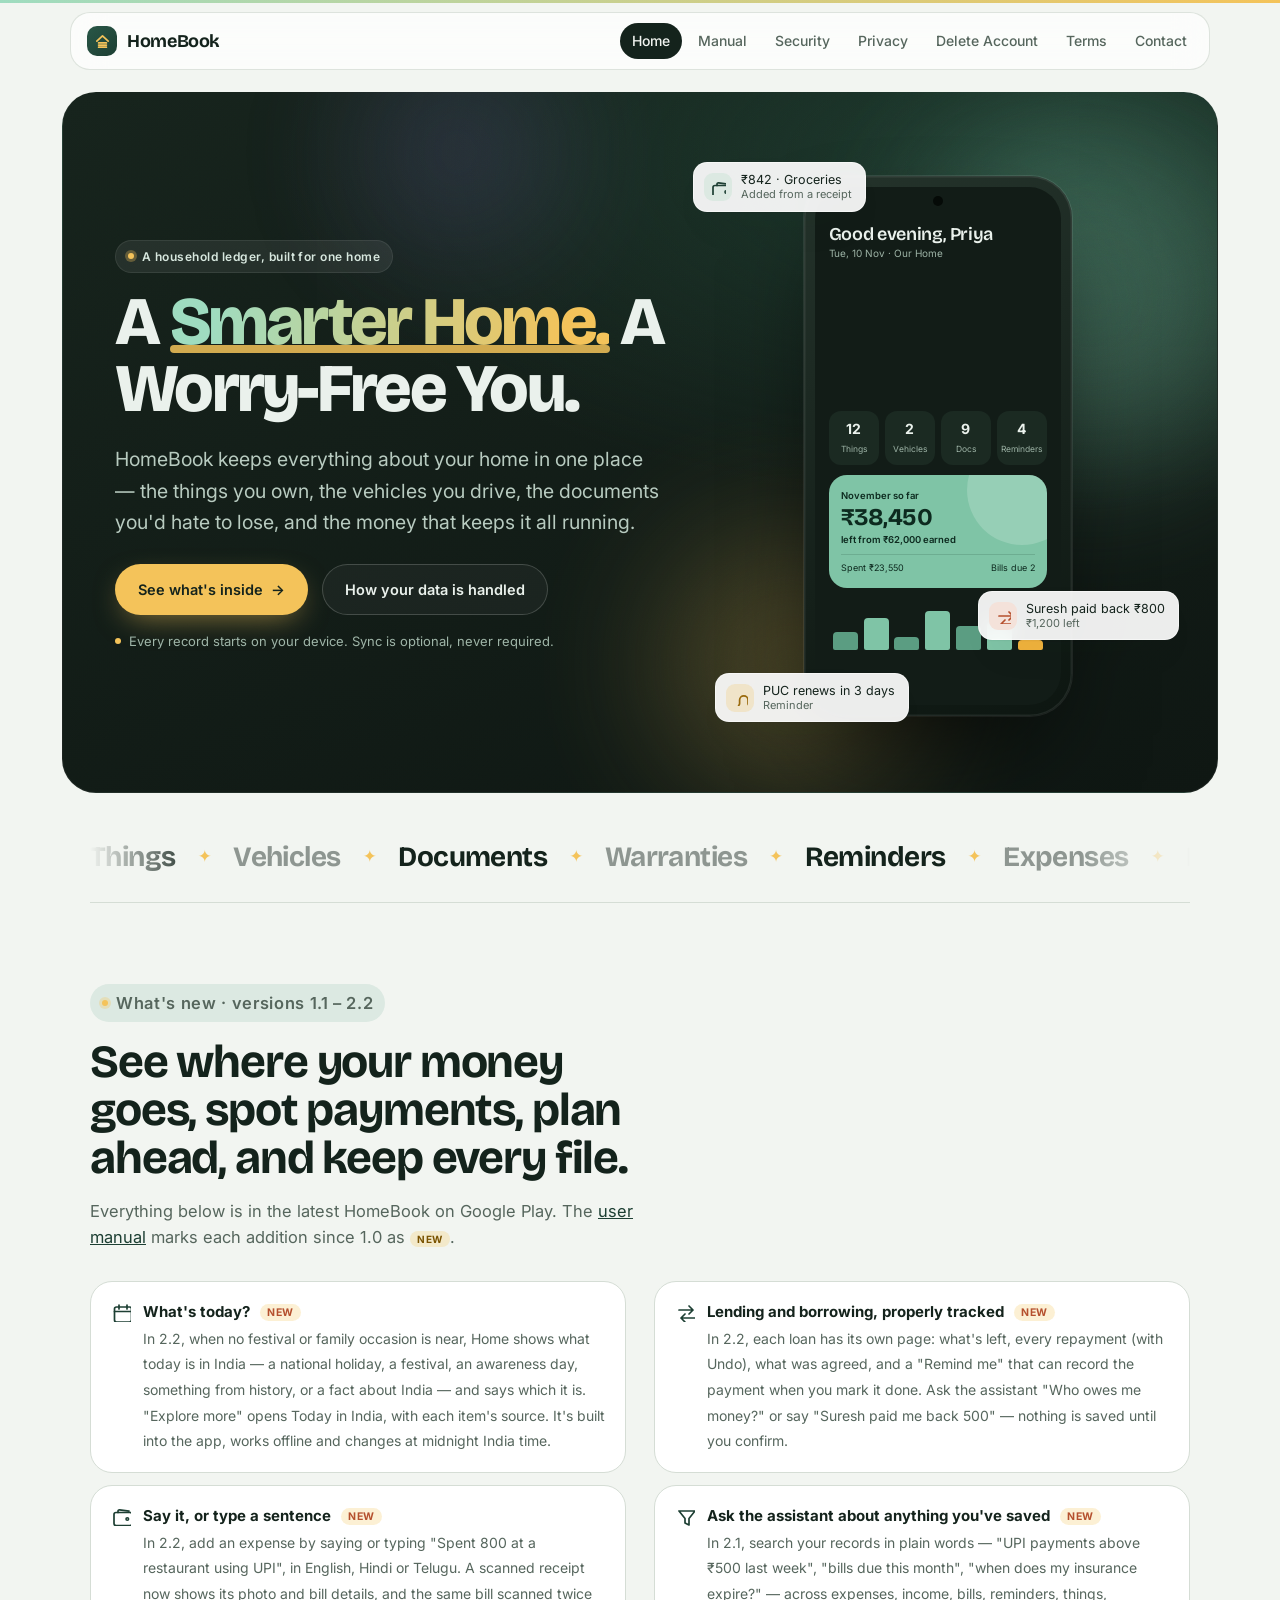
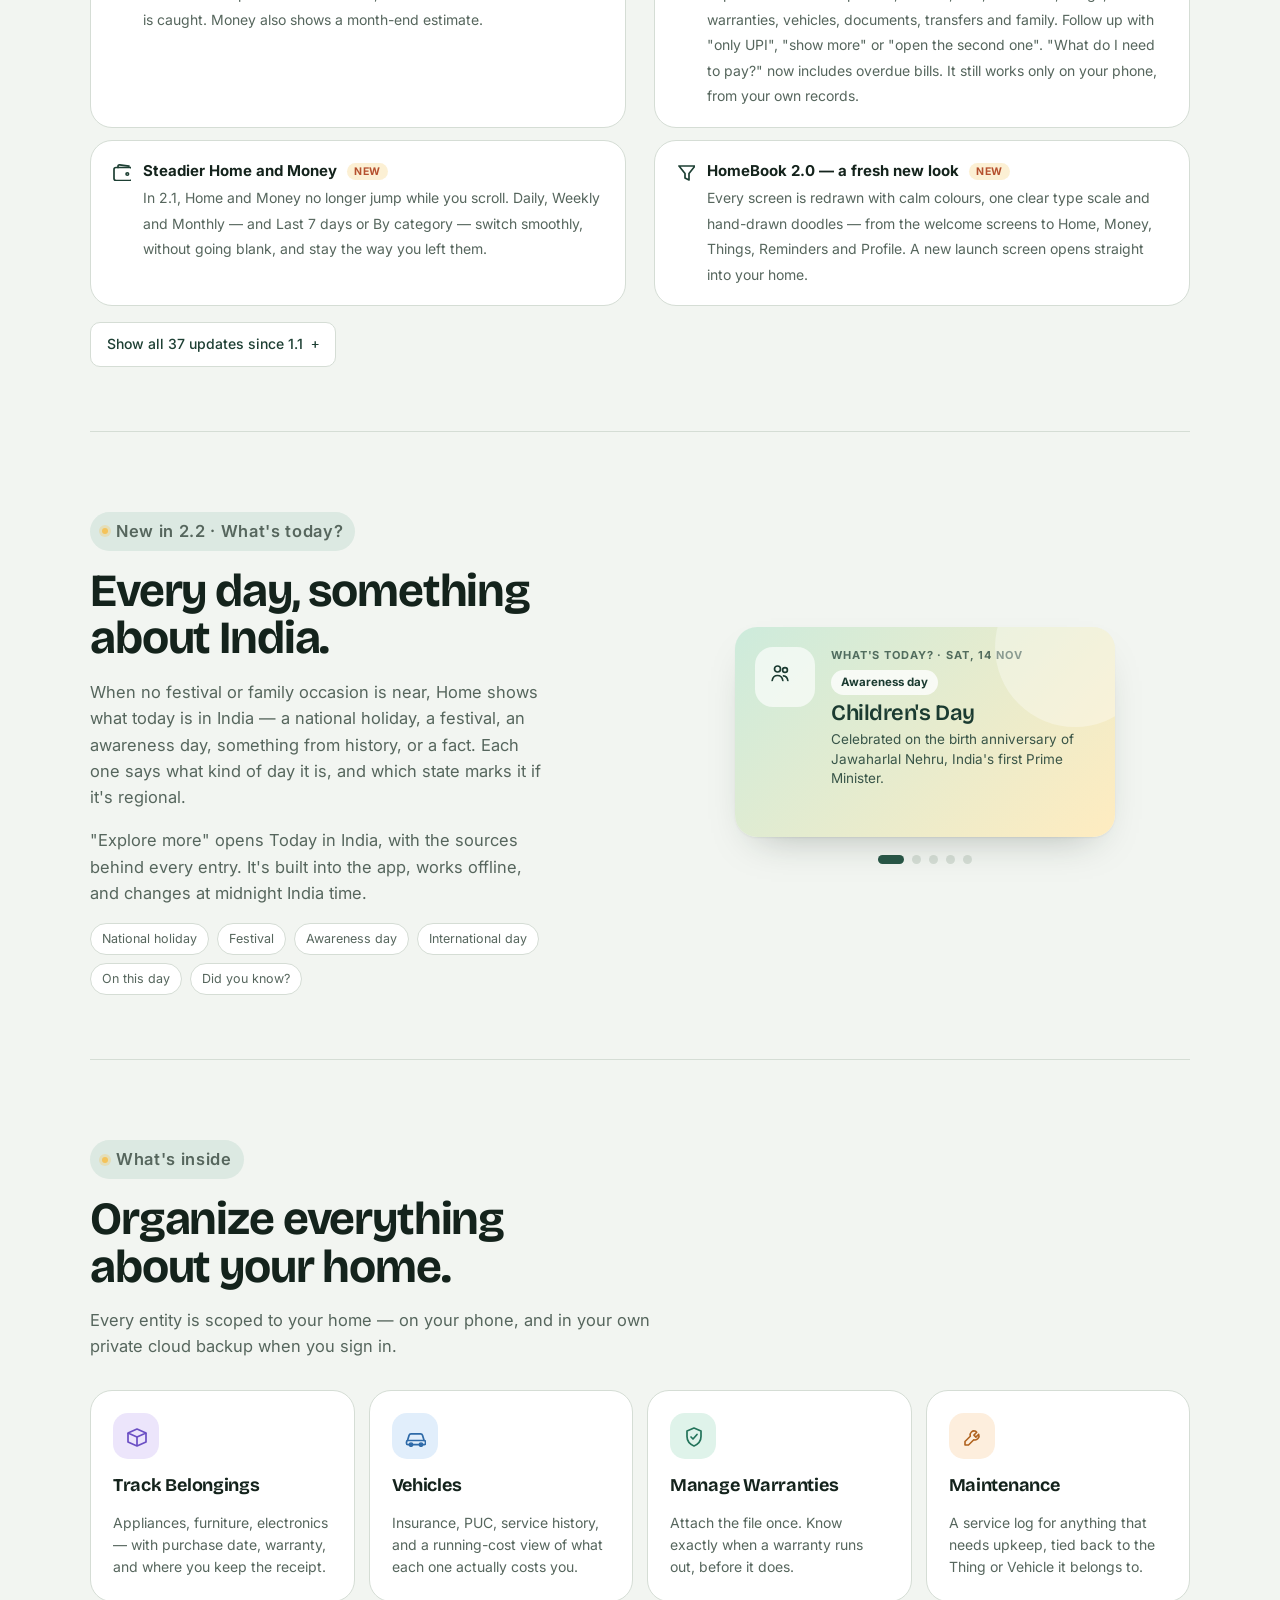
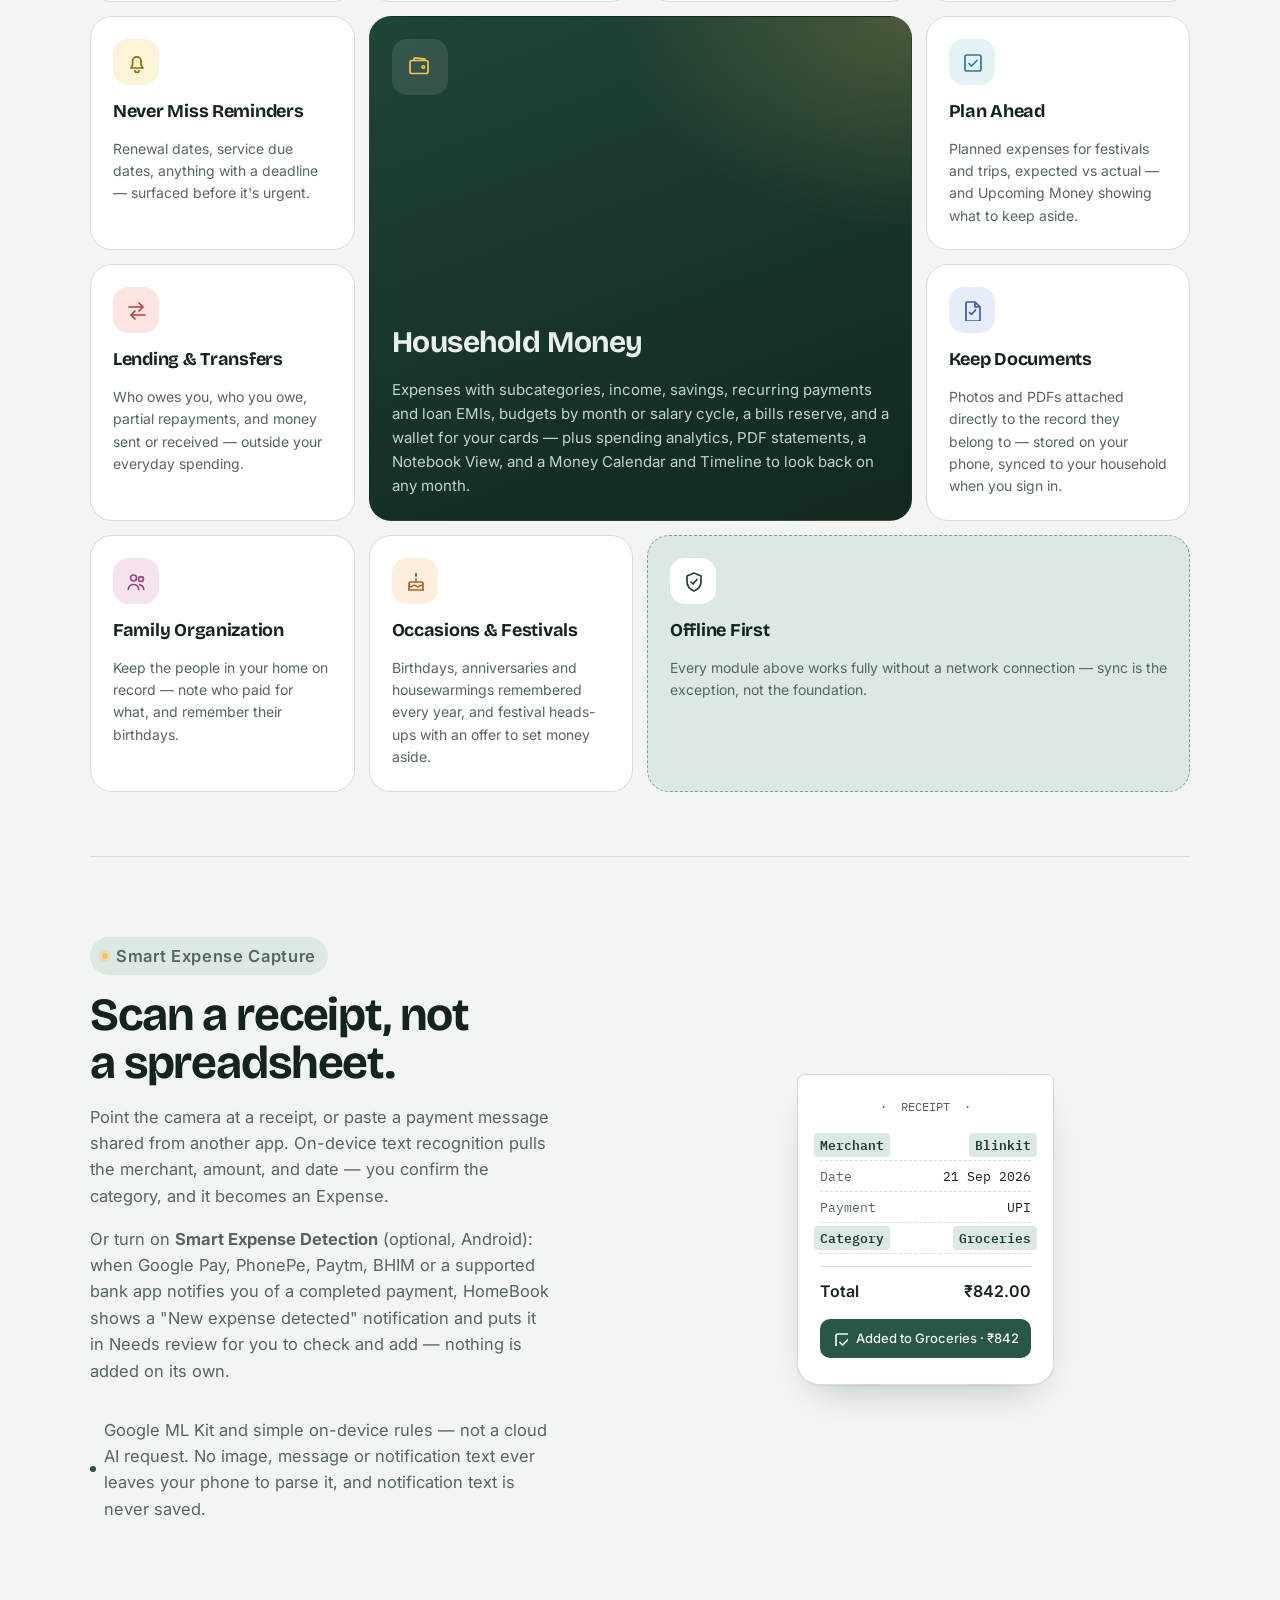
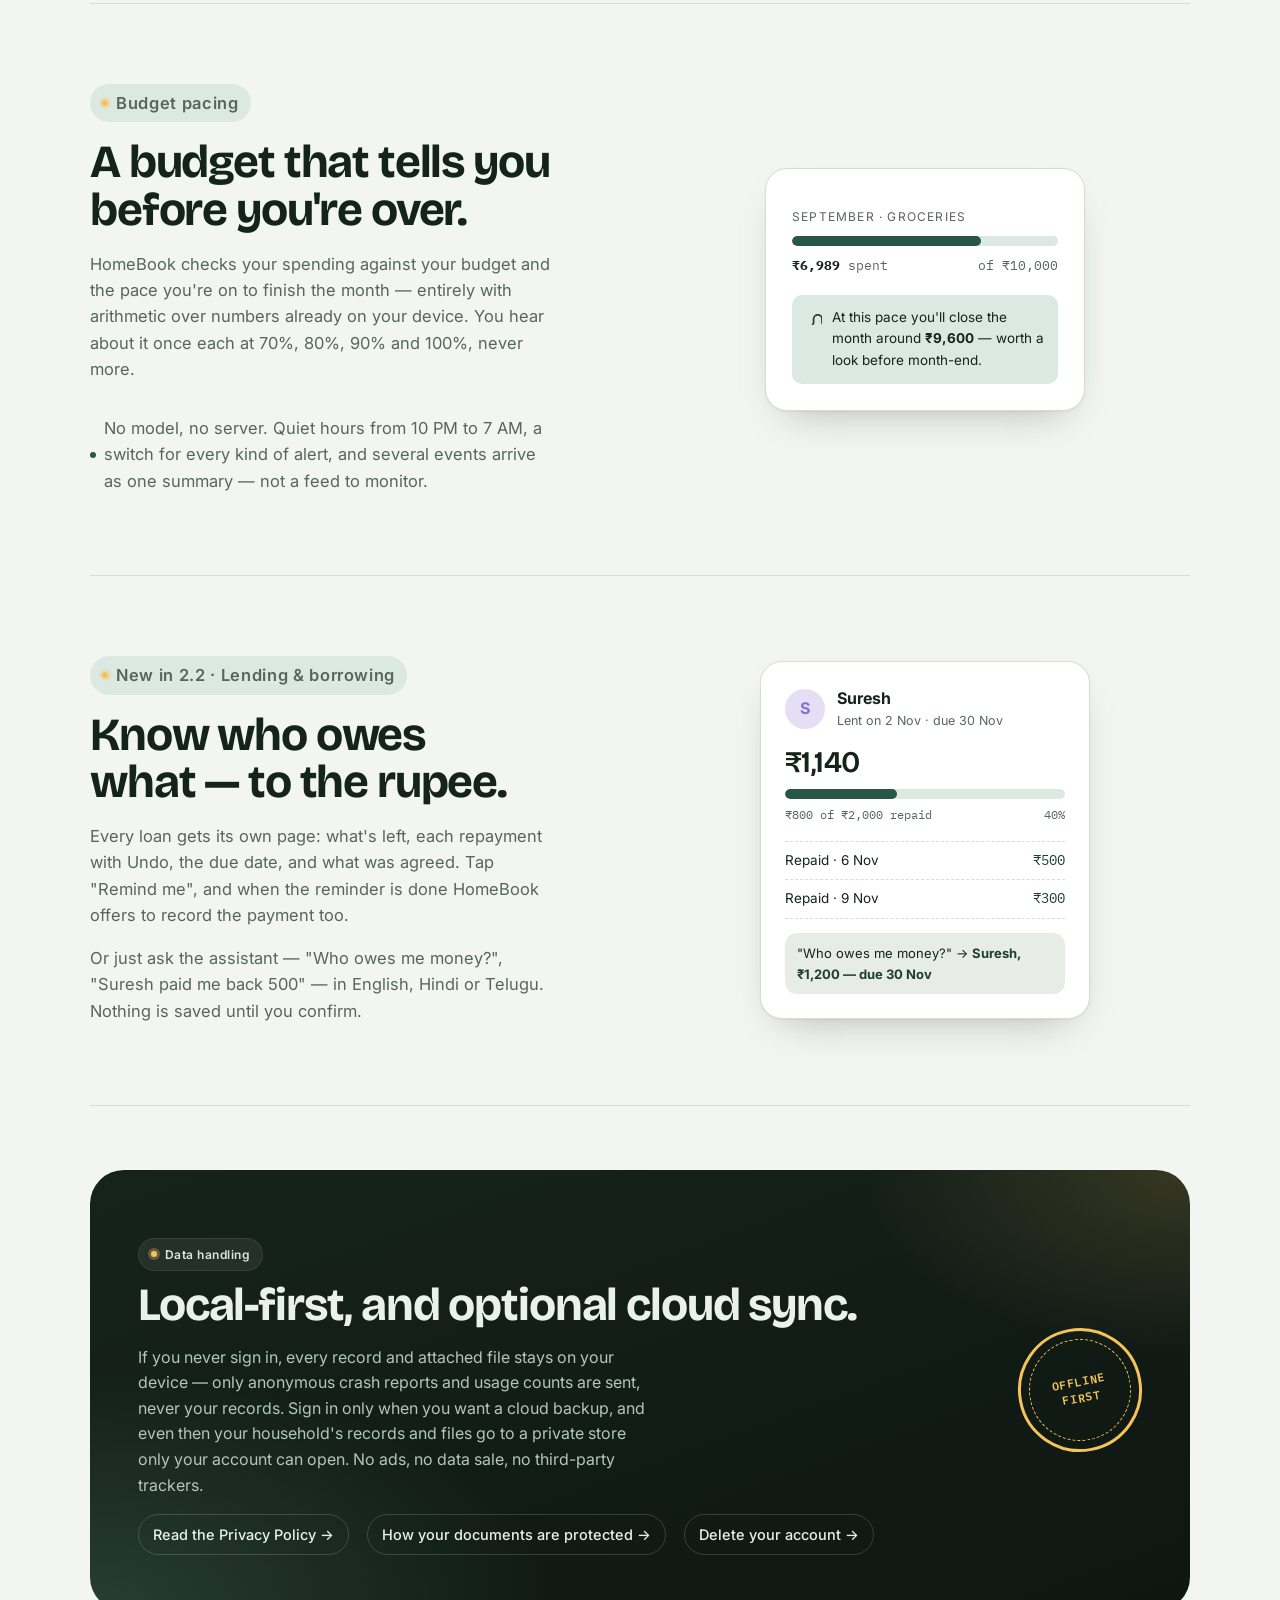
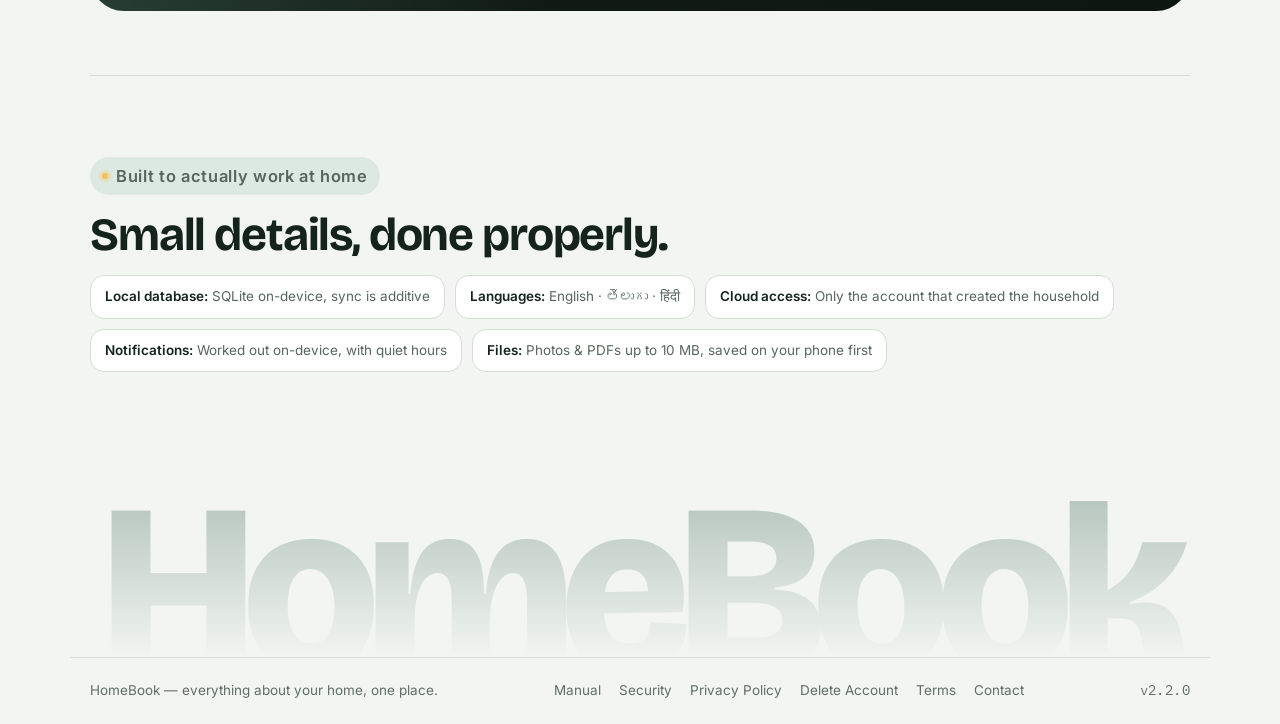
==== commit 346a5b05: "Modern look: opening transition, app type and colours, glass nav A new layer (modern.css + a small m" ====
--- a/index.html
+++ b/index.html
@@ -12,12 +12,22 @@
 <meta property="og:image" content="assets/og-image.png">
 <meta name="twitter:card" content="summary">
 <link rel="preconnect" href="https://fonts.googleapis.com">
-<link href="https://fonts.googleapis.com/css2?family=Fraunces:opsz,wght@9..144,500;9..144,600;9..144,700&family=Work+Sans:wght@400;500;600&family=IBM+Plex+Mono:wght@400;500;600&display=swap" rel="stylesheet">
+<link href="https://fonts.googleapis.com/css2?family=Bricolage+Grotesque:opsz,wght@12..96,500..800&family=Inter:wght@400;500;600;700&family=IBM+Plex+Mono:wght@400;500;600&display=swap" rel="stylesheet">
 <link rel="stylesheet" href="styles.css">
 <link rel="stylesheet" href="motion.css">
+<link rel="stylesheet" href="modern.css">
+<script>(function(r){var seen;try{seen=sessionStorage.getItem('hb-intro')}catch(e){}if(seen||(window.matchMedia&&matchMedia('(prefers-reduced-motion: reduce)').matches)){r.classList.add('no-intro');return}try{sessionStorage.setItem('hb-intro','1')}catch(e){}r.classList.add('intro-on');setTimeout(function(){r.classList.remove('intro-on')},1250)})(document.documentElement);</script>
 <script>document.documentElement.classList.add('js');setTimeout(function(){if(!window.hbMotion)document.documentElement.classList.remove('js')},2500);</script>
 </head>
 <body>
+<div class="scroll-progress" aria-hidden="true"></div>
+<div class="intro" aria-hidden="true">
+  <div class="intro-inner">
+    <div class="intro-mark"><svg viewBox="0 0 24 24"><path class="roof" d="M4 11.5L12 4l8 7.5"/><path class="l1" d="M6.5 14h11"/><path class="l2" d="M6.5 17h11"/><path class="l3" d="M6.5 20h11"/></svg></div>
+    <div class="intro-word"><span>H</span><span>o</span><span>m</span><span>e</span><span>B</span><span>o</span><span>o</span><span>k</span></div>
+    <div class="intro-line"><i></i></div>
+  </div>
+</div>
 
 <svg width="0" height="0" style="position:absolute">
   <defs>
@@ -69,7 +79,7 @@
       <h1><span class="w">A</span> <span class="w accent">Smarter Home.</span> <span class="w">A</span> <span class="w">Worry-Free</span> <span class="w">You.</span></h1>
       <p class="tagline">HomeBook keeps everything about your home in one place — the things you own, the vehicles you drive, the documents you'd hate to lose, and the money that keeps it all running.</p>
       <div class="hero-ctas">
-        <a class="btn btn-primary" href="#modules">See what's inside</a>
+        <a class="btn btn-primary" href="#modules">See what's inside <span class="arr">→</span></a>
         <a class="btn btn-ghost" href="privacy/">How your data is handled</a>
       </div>
       <p class="caption-line"><span class="dot"></span>Every record starts on your device. Sync is optional, never required.</p>
@@ -93,6 +103,8 @@
       <div class="float-chip c"><span class="ic"><svg><use href="#i-bell"/></svg></span><span>PUC renews in 3 days<small>Reminder</small></span></div>
     </div>
   </section>
+
+  <div class="marquee" aria-hidden="true"><div class="track"><span>Things</span><span>Vehicles</span><span>Documents</span><span>Warranties</span><span>Reminders</span><span>Expenses</span><span>Budgets</span><span>Lending</span><span>Receipts</span><span>Cards &amp; Wallet</span><span>What's today</span><span>Assistant</span><span>English · తెలుగు · हिंदी</span><span>Offline first</span><span>No ads</span><span>Things</span><span>Vehicles</span><span>Documents</span><span>Warranties</span><span>Reminders</span><span>Expenses</span><span>Budgets</span><span>Lending</span><span>Receipts</span><span>Cards &amp; Wallet</span><span>What's today</span><span>Assistant</span><span>English · తెలుగు · हिंदी</span><span>Offline first</span><span>No ads</span></div></div>
 
   <section id="whats-new">
     <div class="section-head" data-reveal>
@@ -283,6 +295,7 @@
 </div>
 
 <footer class="site-footer">
+  <span class="footer-word" aria-hidden="true">HomeBook</span>
   <div class="shell footer-grid">
     <span>HomeBook — everything about your home, one place.</span>
     <div class="foot-links">
@@ -298,5 +311,6 @@
 </footer>
 
 <script src="motion.js"></script>
+<script src="modern.js"></script>
 </body>
 </html>
--- a/styles.css
+++ b/styles.css
@@ -247,7 +247,7 @@
 .manual-layout > main { min-width: 0; }
 @media (max-width: 860px) { .manual-layout { grid-template-columns: 1fr; } }
 select.jump {
-  font-family: 'Work Sans', sans-serif; font-size: 13.5px; padding: 8px 12px; border-radius: 8px;
+  font-family: 'Inter', sans-serif; font-size: 13.5px; padding: 8px 12px; border-radius: 8px;
   border: 1px solid var(--line); background: var(--surface); color: var(--ink); max-width: 190px;
 }
 aside.side-nav { position: sticky; top: 74px; max-height: calc(100vh - 90px); overflow-y: auto; padding-right: 8px; }
@@ -280,7 +280,7 @@
 
 .screen { background: var(--surface); border: 1px solid var(--line); border-radius: 12px; padding: 18px 20px; margin-bottom: 12px; }
 .screen-head { display: flex; align-items: center; justify-content: space-between; gap: 10px; margin-bottom: 10px; flex-wrap: wrap; }
-.screen-head h3 { font-family: 'Work Sans', sans-serif; font-size: 14.5px; font-weight: 600; }
+.screen-head h3 { font-family: 'Inter', sans-serif; font-size: 14.5px; font-weight: 600; }
 .route-tag { font-family: 'IBM Plex Mono', monospace; font-size: 11px; color: var(--mono-ink); background: var(--paper-deep); padding: 3px 9px; border-radius: 6px; }
 .new-tag { font-family: 'IBM Plex Mono', monospace; font-size: 10.5px; font-weight: 600; color: var(--stamp); background: var(--stamp-tint); padding: 3px 8px; border-radius: 6px; letter-spacing: 0.03em; white-space: nowrap; }
 .screen-cols { display: grid; grid-template-columns: 1fr 1fr; gap: 16px 24px; }
--- a/motion.css
+++ b/motion.css
@@ -63,7 +63,7 @@
   position: relative; height: 100%; border-radius: 32px; overflow: hidden; padding: 38px 14px 14px;
   background: #121c17; color: #eaf1ec; font-size: 11px; display: flex; flex-direction: column; gap: 10px;
 }
-.ph-greet strong { display: block; font-family: 'Fraunces', serif; font-size: 18px; font-weight: 600; line-height: 1.1; }
+.ph-greet strong { display: block; font-family: var(--display, 'Bricolage Grotesque', sans-serif); letter-spacing: -0.02em; font-size: 18px; font-weight: 600; line-height: 1.1; }
 .ph-greet small { color: #9db3a6; font-size: 10px; }
 
 /* Rotating top card: What's today → a festival → money lent. */
@@ -102,7 +102,7 @@
 .ph-money { background: #7fc4a6; color: #0d2a1f; border-radius: 18px; padding: 12px; position: relative; overflow: hidden; }
 .ph-money::after { content: ""; position: absolute; right: -30px; top: -40px; width: 110px; height: 110px; border-radius: 50%; background: rgba(255, 255, 255, 0.18); }
 .ph-money small { font-size: 9.5px; font-weight: 600; }
-.ph-money .big { font-family: 'Fraunces', serif; font-size: 24px; font-weight: 700; line-height: 1.1; }
+.ph-money .big { font-family: var(--display, 'Bricolage Grotesque', sans-serif); letter-spacing: -0.02em; font-size: 24px; font-weight: 700; line-height: 1.1; }
 .ph-money .row { display: flex; justify-content: space-between; font-size: 9px; margin-top: 6px; border-top: 1px solid rgba(13, 42, 31, 0.15); padding-top: 6px; }
 .ph-bars { display: flex; align-items: flex-end; gap: 6px; height: 52px; padding: 8px 4px 0; }
 .ph-bars i { flex: 1; border-radius: 4px 4px 2px 2px; background: #7fc4a6; transform-origin: bottom; animation: grow 1.1s var(--ease-out) both; }
@@ -168,7 +168,7 @@
 .today-card .ph-tile svg { width: 32px; height: 32px; }
 .today-card .k { font-size: 11px; font-weight: 700; letter-spacing: 0.08em; opacity: 0.72; text-transform: uppercase; }
 .today-card .pill { display: inline-block; margin: 6px 0 6px; padding: 3px 10px; border-radius: 99px; background: rgba(255, 255, 255, 0.78); font-size: 11.5px; font-weight: 700; }
-.today-card .t { font-family: 'Fraunces', serif; font-weight: 600; font-size: 22px; line-height: 1.15; }
+.today-card .t { font-family: var(--display, 'Bricolage Grotesque', sans-serif); letter-spacing: -0.02em; font-weight: 600; font-size: 22px; line-height: 1.15; }
 .today-card .b { font-size: 13.5px; line-height: 1.45; opacity: 0.85; margin-top: 4px; }
 .today-card[hidden] { display: none; }
 .today-card.out { transform: rotateX(-80deg) translateY(-20px); opacity: 0; }
@@ -211,7 +211,7 @@
 .lend-card .who { display: flex; align-items: center; gap: 12px; margin-bottom: 16px; }
 .lend-card .av { width: 40px; height: 40px; border-radius: 50%; background: color-mix(in srgb, var(--plum) 22%, var(--surface)); color: var(--plum); display: flex; align-items: center; justify-content: center; font-weight: 700; }
 .lend-card .who small { display: block; color: var(--ink-soft); font-size: 12.5px; }
-.lend-card .left { font-family: 'Fraunces', serif; font-size: 30px; font-weight: 600; line-height: 1; }
+.lend-card .left { font-family: var(--display, 'Bricolage Grotesque', sans-serif); letter-spacing: -0.02em; font-size: 30px; font-weight: 600; line-height: 1; }
 .lend-card .track { height: 10px; border-radius: 6px; background: var(--brand-tint); margin: 12px 0 6px; overflow: hidden; }
 .lend-card .track i { display: block; height: 100%; width: 40%; border-radius: 6px; background: var(--brand); transform-origin: left; }
 .js .lend-card .track i { transform: scaleX(0); transition: transform 1.4s 0.3s var(--ease-out); }
--- a/modern.css
+++ b/modern.css
@@ -0,0 +1,328 @@
+/* HomeBook website — the modern layer, loaded on every page after
+   styles.css (and motion.css on the home page). It brings the app's own
+   identity to the site: Bricolage Grotesque headings and Inter text, the
+   ink-green night of the app's dark theme, marigold accents, a floating
+   glass nav, bento cards, a marquee, an opening transition on the home
+   page and soft transitions between pages. Everything still reads with
+   motion turned off or without JavaScript. */
+
+/* ---------- tokens: the app's palette ---------- */
+:root {
+  --paper: #f2f5f1;
+  --paper-deep: #e7ece6;
+  --surface: #ffffff;
+  --line: #d5ddd5;
+  --ink: #14231c;
+  --ink-soft: #56665d;
+  --brand: #295747;
+  --brand-deep: #1d3f33;
+  --brand-tint: #dce9e2;
+  --mono-ink: #5f6f66;
+  --night: #0e1612;
+  --night-2: #16231c;
+  --mint: #9fdcc0;
+  --marigold: #f4c35a;
+  --radius: 22px;
+  --shadow: 0 1px 2px rgba(23, 40, 31, 0.06), 0 18px 40px -22px rgba(23, 40, 31, 0.35);
+  --ease-out: cubic-bezier(0.2, 0.8, 0.2, 1);
+  --ease-io: cubic-bezier(0.76, 0, 0.24, 1);
+  --display: 'Bricolage Grotesque', 'Inter', system-ui, sans-serif;
+}
+@media (prefers-color-scheme: dark) {
+  :root:not([data-theme="light"]) {
+    --paper: #0f1714; --paper-deep: #0b120f; --surface: #17221d; --line: #24352c;
+    --ink: #eaf1ec; --ink-soft: #a3b8ac; --brand: #7fc4a6; --brand-deep: #a6ddc3; --brand-tint: #1c2c24;
+    --mono-ink: #8fa199; --night: #0a110d; --night-2: #13201a;
+    --shadow: 0 1px 2px rgba(0, 0, 0, 0.3), 0 18px 40px -22px rgba(0, 0, 0, 0.7);
+  }
+}
+:root[data-theme="dark"] {
+  --paper: #0f1714; --paper-deep: #0b120f; --surface: #17221d; --line: #24352c;
+  --ink: #eaf1ec; --ink-soft: #a3b8ac; --brand: #7fc4a6; --brand-deep: #a6ddc3; --brand-tint: #1c2c24;
+  --mono-ink: #8fa199; --night: #0a110d; --night-2: #13201a;
+  --shadow: 0 1px 2px rgba(0, 0, 0, 0.3), 0 18px 40px -22px rgba(0, 0, 0, 0.7);
+}
+
+/* ---------- type ---------- */
+body { font-family: 'Inter', system-ui, -apple-system, sans-serif; font-size: 16px; -webkit-font-smoothing: antialiased; }
+h1, h2, h3 { font-family: var(--display); letter-spacing: -0.025em; }
+.shell { max-width: 1140px; }
+section { padding-block: 64px; }
+.section-head h2, .feature-row h2, .privacy-band h2 { font-size: clamp(30px, 4.6vw, 46px); font-weight: 700; line-height: 1.04; }
+.section-head p, .feature-row p { font-size: 16.5px; }
+::selection { background: var(--marigold); color: #14231c; }
+
+/* Eyebrows become small chips with a marigold dot. */
+.eyebrow {
+  display: inline-flex; align-items: center; gap: 8px; padding: 6px 12px; border-radius: 999px;
+  background: var(--brand-tint); color: var(--brand-deep); font-family: 'Inter', sans-serif;
+  font-size: 12px; font-weight: 600; letter-spacing: 0.04em; text-transform: none; margin-bottom: 16px;
+}
+.eyebrow::before { width: 6px; height: 6px; border-radius: 50%; background: var(--marigold); box-shadow: 0 0 0 3px color-mix(in srgb, var(--marigold) 30%, transparent); }
+
+/* ---------- floating glass nav ---------- */
+.topbar {
+  top: 12px; margin: 12px auto 0; max-width: 1140px; width: calc(100% - 24px);
+  border: 1px solid color-mix(in srgb, var(--line) 80%, transparent); border-radius: 20px;
+  background: color-mix(in srgb, var(--surface) 72%, transparent);
+  backdrop-filter: blur(16px) saturate(1.4); -webkit-backdrop-filter: blur(16px) saturate(1.4);
+  transition: box-shadow 0.3s, background 0.3s;
+  view-transition-name: topbar;
+}
+.topbar.scrolled { box-shadow: var(--shadow); background: color-mix(in srgb, var(--surface) 86%, transparent); }
+.topbar-inner { padding-block: 10px; padding-inline: 16px 10px; }
+.brand-lockup .mark { border-radius: 10px; background: linear-gradient(140deg, var(--brand), #1d3f33); }
+.brand-lockup .mark svg { color: var(--marigold); }
+.brand-lockup span { font-family: var(--display); font-weight: 700; font-size: 18px; letter-spacing: -0.02em; }
+.topbar nav { gap: 4px; }
+.topbar nav a { padding: 7px 12px; border-radius: 999px; font-weight: 500; transition: background 0.2s, color 0.2s; }
+.topbar nav a:hover { background: var(--brand-tint); }
+.topbar nav a[aria-current="page"] { background: var(--ink); color: var(--paper); }
+/* Phones: the logo on top, the links in one row you can swipe, and the bar
+   stays at the top of the page instead of following you down. */
+@media (max-width: 760px) {
+  .topbar { position: relative; top: 0; border-radius: 18px; }
+  .topbar-inner { flex-wrap: wrap; padding: 10px 6px 8px 12px; gap: 6px; }
+  .topbar nav {
+    flex-wrap: nowrap; justify-content: flex-start; width: 100%; overflow-x: auto; gap: 2px; font-size: 13.5px;
+    scrollbar-width: none; -webkit-mask-image: linear-gradient(90deg, #000 88%, transparent); mask-image: linear-gradient(90deg, #000 88%, transparent);
+  }
+  .topbar nav::-webkit-scrollbar { display: none; }
+  .topbar nav a { padding: 6px 11px; white-space: nowrap; flex: none; }
+}
+
+/* Reading progress along the top edge, where scroll-driven animation exists. */
+.scroll-progress { display: none; }
+@supports (animation-timeline: scroll()) {
+  .scroll-progress {
+    display: block; position: fixed; inset: 0 0 auto 0; height: 3px; z-index: 30; transform-origin: left;
+    background: linear-gradient(90deg, var(--mint), var(--marigold));
+    animation: progress linear both; animation-timeline: scroll(root);
+  }
+  @keyframes progress { from { transform: scaleX(0); } to { transform: scaleX(1); } }
+}
+
+/* ---------- buttons ---------- */
+.btn { border-radius: 999px; padding: 13px 22px; font-weight: 600; transition: transform 0.25s var(--ease-out), background 0.25s, box-shadow 0.25s, border-color 0.25s; }
+.btn:hover { transform: translateY(-2px); }
+.btn:active { transform: translateY(0) scale(0.98); }
+.btn .arr { display: inline-block; transition: transform 0.25s var(--ease-out); }
+.btn:hover .arr { transform: translateX(4px); }
+
+/* ---------- hero: a night panel with light in it ---------- */
+.hero {
+  margin-top: 22px; padding: 64px 52px 56px; border-radius: 34px; overflow: hidden;
+  background: radial-gradient(120% 90% at 85% 10%, #1d3a2e 0%, transparent 55%), linear-gradient(160deg, var(--night-2), var(--night));
+  color: #eaf1ec; border: 1px solid rgba(255, 255, 255, 0.06);
+  --ink: #eaf1ec; --ink-soft: #a9bdb2; --brand: var(--mint); --brand-deep: #c9f0dd; --brand-tint: rgba(159, 220, 192, 0.12);
+}
+@media (min-width: 1200px) { .hero { margin-inline: -28px; } }
+@media (max-width: 820px) { .hero { padding: 40px 22px 28px; border-radius: 26px; } }
+.hero .eyebrow { background: rgba(255, 255, 255, 0.07); color: #d7e7de; border: 1px solid rgba(255, 255, 255, 0.08); }
+.hero h1 { font-size: clamp(42px, 5.8vw, 68px); font-weight: 800; line-height: 0.98; letter-spacing: -0.04em; margin-bottom: 22px; text-wrap: pretty; }
+.hero h1 .accent {
+  background: linear-gradient(95deg, var(--mint) 10%, var(--marigold) 90%);
+  -webkit-background-clip: text; background-clip: text; color: transparent;
+}
+.hero h1 .accent::after { background: var(--marigold); opacity: 0.85; }
+.hero .tagline { color: #b8cbc0; font-size: clamp(17px, 2.1vw, 19.5px); }
+.hero .btn-primary { background: var(--marigold); color: #14231c; box-shadow: 0 10px 30px -10px rgba(244, 195, 90, 0.6); }
+.hero .btn-primary:hover { background: #f7d27f; }
+.hero .btn-ghost { border-color: rgba(255, 255, 255, 0.18); color: #eaf1ec; background: rgba(255, 255, 255, 0.04); }
+.hero .btn-ghost:hover { border-color: rgba(255, 255, 255, 0.4); color: #fff; }
+.hero .caption-line { color: #9fb5a8; }
+.hero .caption-line .dot { background: var(--marigold); }
+
+/* The glow: three slow blobs (motion.css drifts them), stronger on night. */
+.hero-glow span { filter: blur(70px); opacity: 0.9; }
+.hero-glow .g1 { background: rgba(127, 196, 166, 0.35); }
+.hero-glow .g2 { background: rgba(244, 195, 90, 0.28); }
+.hero-glow .g3 { background: rgba(139, 111, 209, 0.22); }
+/* Fine grain over the panel, and a soft light that follows the pointer. */
+.hero::after {
+  content: ""; position: absolute; inset: 0; z-index: -1; pointer-events: none; opacity: 0.08; mix-blend-mode: overlay;
+  background-image: url("data:image/svg+xml,%3Csvg xmlns='http://www.w3.org/2000/svg' width='160' height='160'%3E%3Cfilter id='n'%3E%3CfeTurbulence type='fractalNoise' baseFrequency='0.9' numOctaves='2' stitchTiles='stitch'/%3E%3C/filter%3E%3Crect width='100%25' height='100%25' filter='url(%23n)'/%3E%3C/svg%3E");
+}
+.hero::before {
+  content: ""; position: absolute; inset: 0; z-index: -1; pointer-events: none; opacity: 0; transition: opacity 0.5s;
+  background: radial-gradient(420px circle at var(--mx, 70%) var(--my, 30%), rgba(244, 195, 90, 0.12), transparent 60%);
+}
+.hero:hover::before { opacity: 1; }
+.phone { box-shadow: 0 50px 100px -30px rgba(0, 0, 0, 0.7), 0 0 0 1px rgba(255, 255, 255, 0.1), inset 0 0 0 1.5px rgba(255, 255, 255, 0.08); }
+.ph-greet strong { font-family: var(--display); letter-spacing: -0.02em; }
+/* The chips are light cards on the night panel: they keep the light palette. */
+.float-chip {
+  --ink: #14231c; --ink-soft: #56665d; --brand-tint: #dce9e2; --brand-deep: #1d3f33; --stamp: #b5502e; --stamp-tint: #f4e2da;
+  background: rgba(255, 255, 255, 0.92); color: #14231c; border-color: rgba(255, 255, 255, 0.5); backdrop-filter: blur(10px);
+}
+.float-chip small { color: #56665d; }
+
+/* While the opening plays, the hero's own entrance waits for the curtain. */
+.intro-on .hero, .intro-on .hero * { animation-play-state: paused !important; }
+
+/* ---------- opening transition (home page) ---------- */
+.intro {
+  position: fixed; inset: 0; z-index: 100; display: grid; place-items: center; cursor: pointer;
+  background: radial-gradient(60% 50% at 50% 45%, #1b3a2d 0%, var(--night) 70%);
+  color: #eaf1ec;
+  animation: intro-lift 0.7s 1.15s var(--ease-io) forwards;
+}
+.intro-inner { display: grid; justify-items: center; gap: 18px; animation: intro-out 0.5s 1.05s var(--ease-io) forwards; }
+.intro-mark {
+  width: 92px; height: 92px; border-radius: 26px; display: grid; place-items: center;
+  background: linear-gradient(140deg, #2b5a49, #173328); box-shadow: 0 0 0 1px rgba(255, 255, 255, 0.08), 0 30px 60px -20px rgba(0, 0, 0, 0.7);
+  animation: intro-pop 0.6s var(--ease-out) both;
+}
+.intro-mark svg { width: 52px; height: 52px; overflow: visible; }
+.intro-mark path { fill: none; stroke-linecap: round; stroke-linejoin: round; stroke-width: 2.4; stroke-dasharray: 30; stroke-dashoffset: 30; }
+.intro-mark .roof { stroke: var(--marigold); animation: draw 0.55s 0.2s var(--ease-out) forwards; }
+.intro-mark .l1 { stroke: var(--mint); animation: draw 0.35s 0.45s var(--ease-out) forwards; }
+.intro-mark .l2 { stroke: var(--mint); animation: draw 0.35s 0.55s var(--ease-out) forwards; }
+.intro-mark .l3 { stroke: var(--mint); animation: draw 0.35s 0.65s var(--ease-out) forwards; }
+.intro-word { font-family: var(--display); font-weight: 800; font-size: clamp(34px, 6vw, 54px); letter-spacing: -0.04em; line-height: 1; overflow: hidden; display: flex; }
+.intro-word span { display: inline-block; transform: translateY(105%); animation: intro-letter 0.6s var(--ease-out) forwards; }
+.intro-word span:nth-child(1) { animation-delay: 0.42s; } .intro-word span:nth-child(2) { animation-delay: 0.46s; }
+.intro-word span:nth-child(3) { animation-delay: 0.50s; } .intro-word span:nth-child(4) { animation-delay: 0.54s; }
+.intro-word span:nth-child(5) { animation-delay: 0.58s; color: var(--marigold); } .intro-word span:nth-child(6) { animation-delay: 0.62s; color: var(--marigold); }
+.intro-word span:nth-child(7) { animation-delay: 0.66s; color: var(--marigold); } .intro-word span:nth-child(8) { animation-delay: 0.70s; color: var(--marigold); }
+.intro-line { width: 140px; height: 2px; border-radius: 2px; background: rgba(255, 255, 255, 0.1); overflow: hidden; }
+.intro-line i { display: block; height: 100%; background: linear-gradient(90deg, var(--mint), var(--marigold)); transform: scaleX(0); transform-origin: left; animation: intro-load 0.9s 0.15s var(--ease-io) forwards; }
+@keyframes draw { to { stroke-dashoffset: 0; } }
+@keyframes intro-pop { from { opacity: 0; transform: scale(0.7) rotate(-8deg); } to { opacity: 1; transform: none; } }
+@keyframes intro-letter { to { transform: none; } }
+@keyframes intro-load { to { transform: scaleX(1); } }
+@keyframes intro-out { to { opacity: 0; transform: translateY(-24px) scale(0.96); } }
+@keyframes intro-lift { to { clip-path: inset(0 0 100% 0); visibility: hidden; } }
+.intro { clip-path: inset(0 0 0 0); }
+.no-intro .intro { display: none; }
+.intro.skip { animation: intro-skip 0.35s var(--ease-io) forwards; }
+@keyframes intro-skip { to { opacity: 0; visibility: hidden; } }
+
+/* ---------- marquee ---------- */
+.marquee {
+  margin: 28px 0 8px; overflow: hidden; padding-block: 14px;
+  -webkit-mask-image: linear-gradient(90deg, transparent, #000 10%, #000 90%, transparent);
+  mask-image: linear-gradient(90deg, transparent, #000 10%, #000 90%, transparent);
+}
+.marquee .track { display: flex; width: max-content; gap: 0; animation: marquee 42s linear infinite; }
+.marquee:hover .track { animation-play-state: paused; }
+.marquee span { display: inline-flex; align-items: center; gap: 22px; padding-right: 22px; font-family: var(--display); font-weight: 700; font-size: clamp(20px, 2.6vw, 28px); letter-spacing: -0.02em; color: var(--ink); white-space: nowrap; }
+.marquee span::after { content: "✦"; font-size: 0.6em; color: var(--marigold); }
+.marquee span:nth-child(even) { color: color-mix(in srgb, var(--ink) 45%, transparent); }
+@keyframes marquee { to { transform: translateX(-50%); } }
+
+/* ---------- cards ---------- */
+.news-list li, .mod-card {
+  position: relative; border-radius: var(--radius); border-color: var(--line); background: var(--surface);
+  transition: transform 0.35s var(--ease-out), box-shadow 0.35s, border-color 0.35s;
+}
+.news-list li { padding: 18px 20px; }
+.news-list li:hover, .mod-card:hover { transform: translateY(-4px); box-shadow: var(--shadow); border-color: color-mix(in srgb, var(--brand) 40%, var(--line)); }
+/* A soft light follows the pointer across a card (modern.js sets --mx/--my). */
+.mod-card::before, .news-list li::before {
+  content: ""; position: absolute; inset: 0; border-radius: inherit; pointer-events: none; opacity: 0; transition: opacity 0.35s;
+  background: radial-gradient(260px circle at var(--mx, 50%) var(--my, 0%), color-mix(in srgb, var(--marigold) 16%, transparent), transparent 65%);
+}
+.mod-card:hover::before, .news-list li:hover::before { opacity: 1; }
+.new-tag { font-family: 'Inter', sans-serif; font-weight: 700; font-size: 10px; letter-spacing: 0.06em; padding: 2px 7px; border-radius: 999px; background: color-mix(in srgb, var(--marigold) 26%, transparent); color: var(--new-ink, #7a5300); }
+@media (prefers-color-scheme: dark) { :root:not([data-theme="light"]) { --new-ink: var(--marigold); } }
+:root[data-theme="dark"] { --new-ink: var(--marigold); }
+
+/* Bento: Money and Offline First take more room; each module gets its own
+   pastel tile, like the app's doodle tiles. */
+.modules { grid-template-columns: repeat(4, 1fr); grid-auto-flow: dense; gap: 14px; }
+.mod-card { padding: 22px; gap: 12px; }
+.mod-card h3 { font-family: var(--display); font-size: 18px; font-weight: 700; letter-spacing: -0.015em; }
+.mod-card .icon { width: 46px; height: 46px; border-radius: 15px; transition: transform 0.35s var(--ease-out); }
+.mod-card:hover .icon { transform: rotate(-6deg) scale(1.06); }
+.mod-card .icon svg { width: 22px; height: 22px; }
+.mod-card:nth-child(1) .icon { background: #ece5fb; } .mod-card:nth-child(1) .icon svg { color: #6b4fc4; }
+.mod-card:nth-child(2) .icon { background: #e1eefb; } .mod-card:nth-child(2) .icon svg { color: #2e6aa8; }
+.mod-card:nth-child(3) .icon { background: #dff3ea; } .mod-card:nth-child(3) .icon svg { color: #23735a; }
+.mod-card:nth-child(4) .icon { background: #fdeedd; } .mod-card:nth-child(4) .icon svg { color: #b0621e; }
+.mod-card:nth-child(5) .icon { background: #fdf3d6; } .mod-card:nth-child(5) .icon svg { color: #94690a; }
+.mod-card:nth-child(7) .icon { background: #e4f1f5; } .mod-card:nth-child(7) .icon svg { color: #2f7b8f; }
+.mod-card:nth-child(8) .icon { background: #fbe4e1; } .mod-card:nth-child(8) .icon svg { color: #b0453a; }
+.mod-card:nth-child(9) .icon { background: #e7ecfa; } .mod-card:nth-child(9) .icon svg { color: #4257a6; }
+.mod-card:nth-child(10) .icon { background: #f6e3f0; } .mod-card:nth-child(10) .icon svg { color: #9b4581; }
+.mod-card:nth-child(11) .icon { background: #fdeedd; } .mod-card:nth-child(11) .icon svg { color: #b0621e; }
+.mod-card:nth-child(6) {
+  grid-column: span 2; grid-row: span 2; justify-content: flex-end; min-height: 280px; color: #eaf1ec; border-color: transparent;
+  background: radial-gradient(90% 70% at 100% 0%, rgba(244, 195, 90, 0.22), transparent 60%), linear-gradient(160deg, #1f4537, #12271f);
+}
+.mod-card:nth-child(6) h3 { font-size: clamp(24px, 2.6vw, 30px); }
+.mod-card:nth-child(6) p { color: #c2d5ca; font-size: 15px; }
+.mod-card:nth-child(6) .icon { background: rgba(255, 255, 255, 0.1); width: 56px; height: 56px; margin-bottom: auto; }
+.mod-card:nth-child(6) .icon svg { color: var(--marigold); width: 26px; height: 26px; }
+.mod-card:nth-child(12) {
+  grid-column: span 2; background: var(--brand-tint) !important; border: 1px dashed color-mix(in srgb, var(--brand) 50%, transparent) !important;
+}
+.mod-card:nth-child(12) .icon { background: var(--surface) !important; }
+@media (prefers-color-scheme: dark) {
+  :root:not([data-theme="light"]) .mod-card:not(:nth-child(6)):not(:nth-child(12)) .icon { filter: saturate(0.9) brightness(0.92); }
+}
+@media (max-width: 960px) { .modules { grid-template-columns: repeat(2, 1fr); } }
+@media (max-width: 560px) {
+  .modules { grid-template-columns: 1fr; }
+  .mod-card:nth-child(6), .mod-card:nth-child(12) { grid-column: auto; grid-row: auto; }
+  .mod-card:nth-child(6) { min-height: 0; }
+}
+
+/* ---------- feature visuals ---------- */
+.receipt, .gauge-card, .lend-card, .today-card { border-radius: var(--radius); }
+.receipt { border-radius: 8px 8px 22px 22px; }
+.kind-row span { border-radius: 999px; }
+
+/* ---------- privacy: the night panel again, bookending the page ---------- */
+.privacy-band {
+  border-radius: 34px; padding: 56px 48px; color: #eaf1ec; position: relative; overflow: hidden; isolation: isolate;
+  background: radial-gradient(70% 90% at 0% 100%, rgba(127, 196, 166, 0.2), transparent 60%), radial-gradient(50% 70% at 100% 0%, rgba(244, 195, 90, 0.16), transparent 60%), linear-gradient(160deg, var(--night-2), var(--night));
+  --ink: #eaf1ec; --ink-soft: #b3c6bb; --brand-deep: #c9f0dd; --brand-tint: rgba(255, 255, 255, 0.07); --stamp: var(--marigold);
+}
+@media (max-width: 720px) { .privacy-band { padding: 40px 22px; border-radius: 26px; } }
+.privacy-band .eyebrow { color: #d7e7de; border: 1px solid rgba(255, 255, 255, 0.08); }
+.privacy-band .links a { color: #eaf1ec; padding: 8px 14px; border: 1px solid rgba(255, 255, 255, 0.16); border-radius: 999px; transition: background 0.25s, border-color 0.25s; }
+.privacy-band .links a:hover { background: rgba(255, 255, 255, 0.08); border-color: rgba(255, 255, 255, 0.36); text-decoration: none; }
+
+.meta-strip { gap: 10px; }
+.meta-strip span { padding: 10px 14px; border: 1px solid var(--line); border-radius: 14px; background: var(--surface); }
+
+/* ---------- footer with a large wordmark ---------- */
+footer.site-footer { border-top: none; padding-block: 24px 0; margin-top: 24px; overflow: hidden; }
+.footer-grid { padding-block: 22px; border-top: 1px solid var(--line); }
+.footer-word {
+  display: block; text-align: center; font-family: var(--display); font-weight: 800; letter-spacing: -0.05em; line-height: 0.8;
+  font-size: clamp(72px, 19vw, 240px); margin: 10px 0 -0.12em; user-select: none;
+  background: linear-gradient(180deg, color-mix(in srgb, var(--brand) 30%, transparent), transparent 85%);
+  -webkit-background-clip: text; background-clip: text; color: transparent;
+}
+
+/* ---------- inner pages ---------- */
+/* In-page links land below the floating nav; the manual's sidebar sits under it. */
+html { scroll-padding-top: 96px; }
+section.clause, section.grp { scroll-margin-top: 96px; }
+aside.side-nav { top: 96px; max-height: calc(100vh - 112px); }
+@media (max-width: 760px) {
+  html { scroll-padding-top: 16px; }
+  section.clause, section.grp { scroll-margin-top: 16px; }
+}
+.page-head h1 { font-size: clamp(36px, 6vw, 60px); font-weight: 800; letter-spacing: -0.04em; line-height: 1; }
+
+/* ---------- transitions between pages (where supported) ---------- */
+@view-transition { navigation: auto; }
+::view-transition-old(root) { animation: vt-out 0.22s var(--ease-io) both; }
+::view-transition-new(root) { animation: vt-in 0.38s var(--ease-out) both; }
+@keyframes vt-out { to { opacity: 0; transform: translateY(-8px); } }
+@keyframes vt-in { from { opacity: 0; transform: translateY(14px); } }
+
+/* ---------- reduced motion: everything still ---------- */
+@media (prefers-reduced-motion: reduce) {
+  .intro { display: none; }
+  .marquee .track { animation: none; flex-wrap: wrap; width: auto; justify-content: center; }
+  .marquee span:nth-child(n+16) { display: none; }
+  .marquee { -webkit-mask-image: none; mask-image: none; }
+  .scroll-progress { display: none; }
+  .btn, .btn .arr, .news-list li, .mod-card, .mod-card .icon { transition: none; }
+  .btn:hover, .news-list li:hover, .mod-card:hover, .mod-card:hover .icon { transform: none; }
+  ::view-transition-old(root), ::view-transition-new(root) { animation: none; }
+}
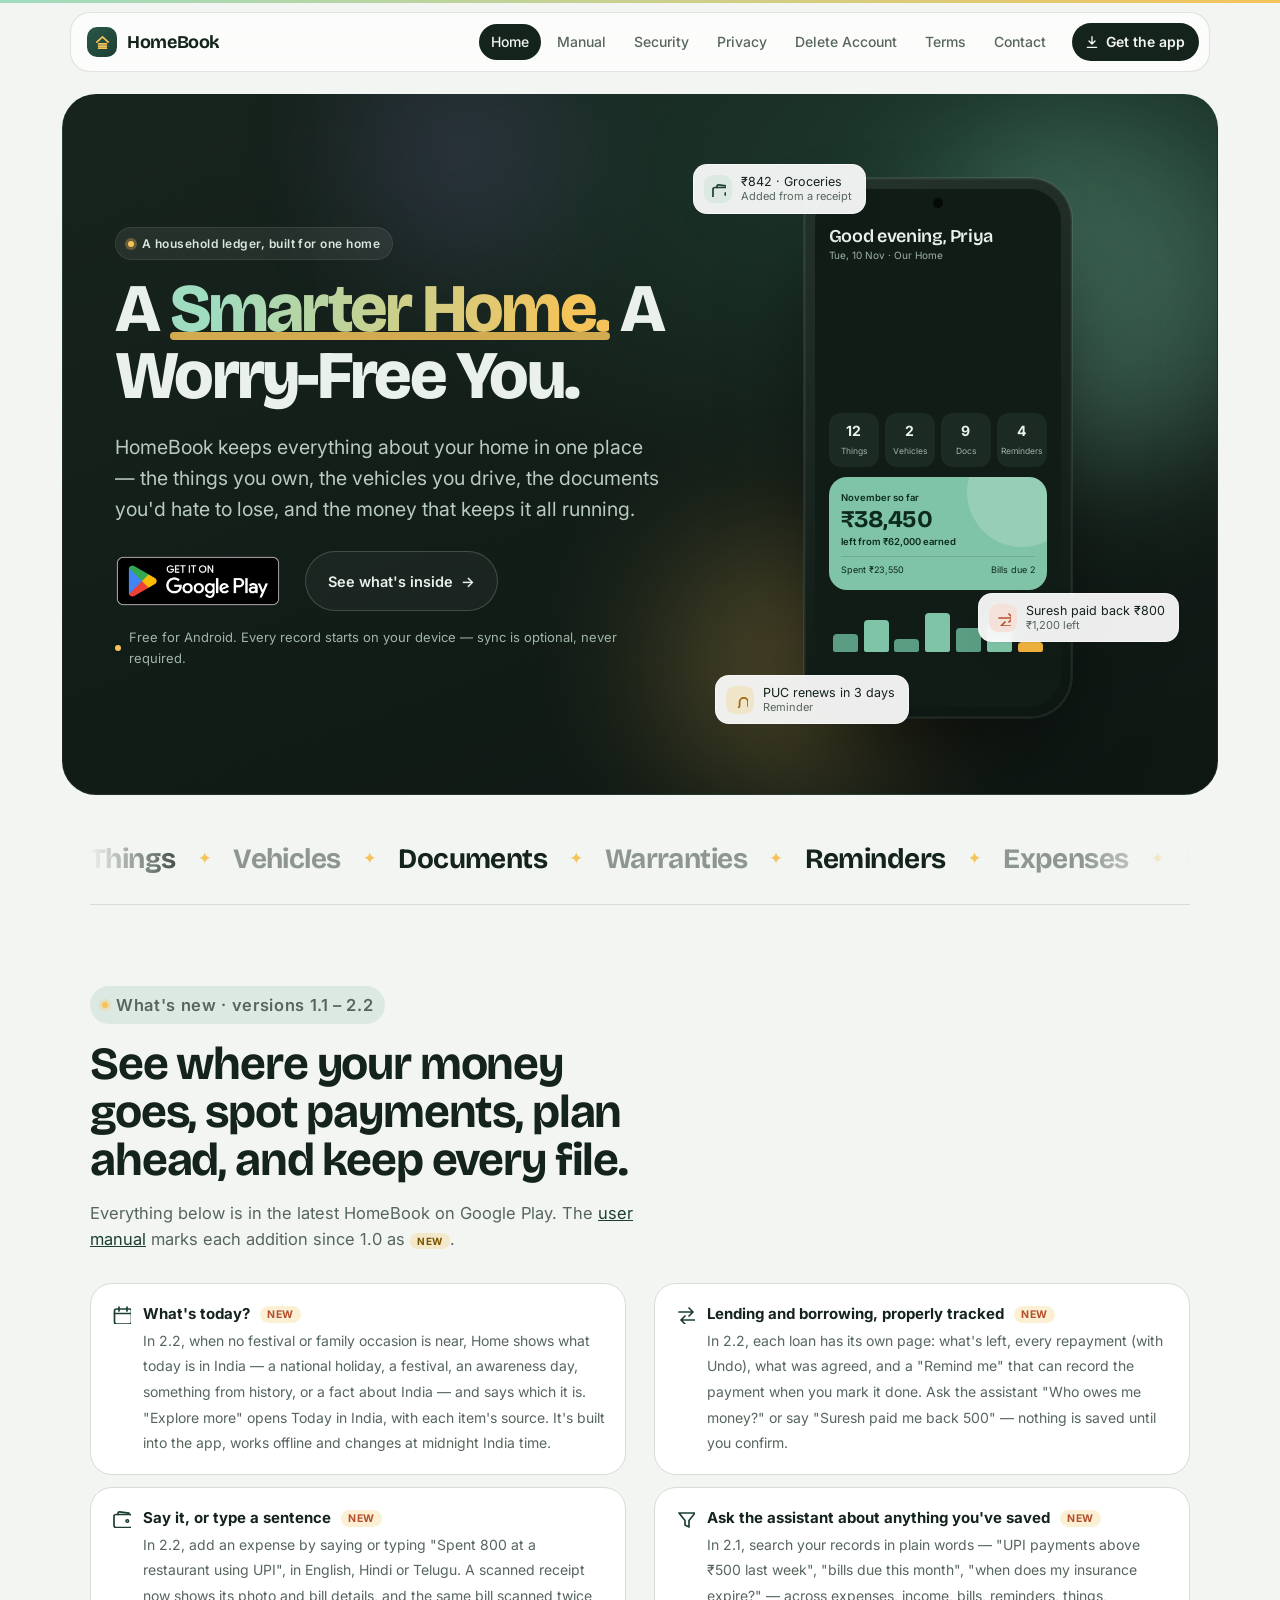
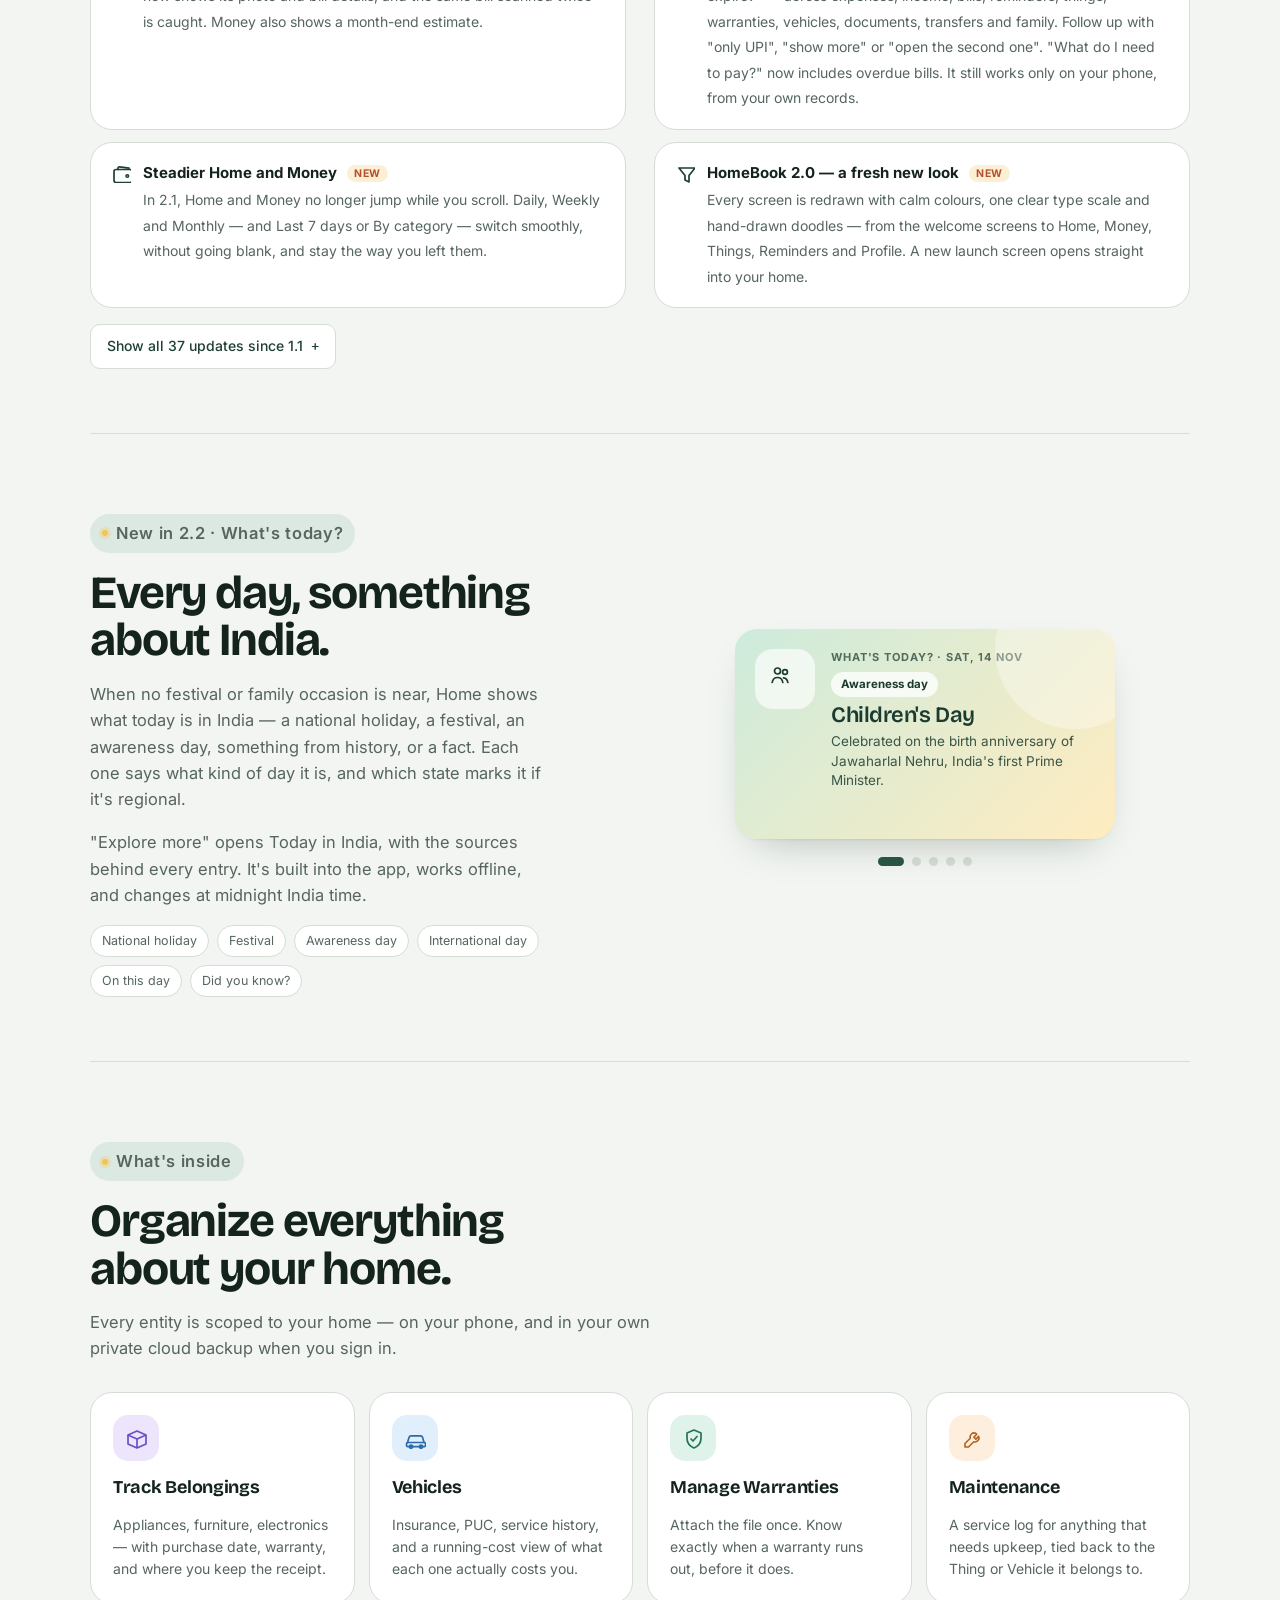
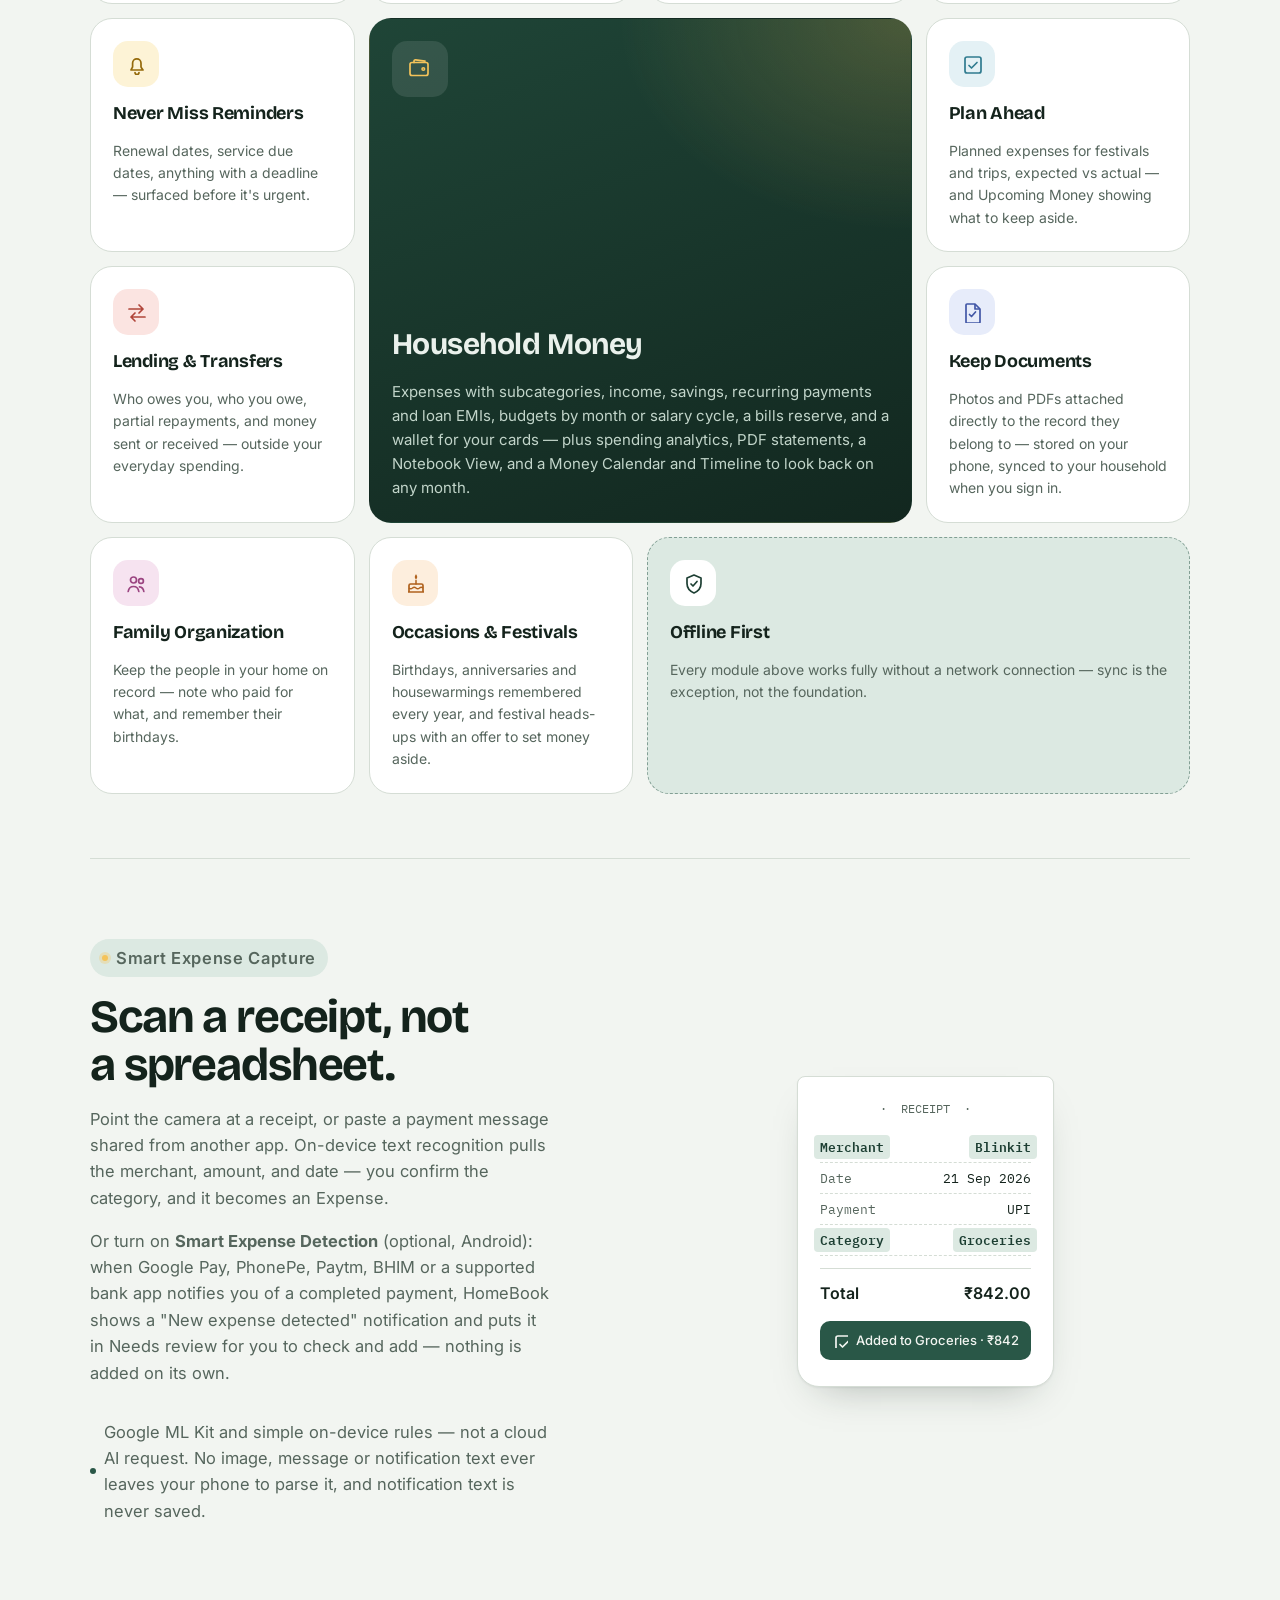
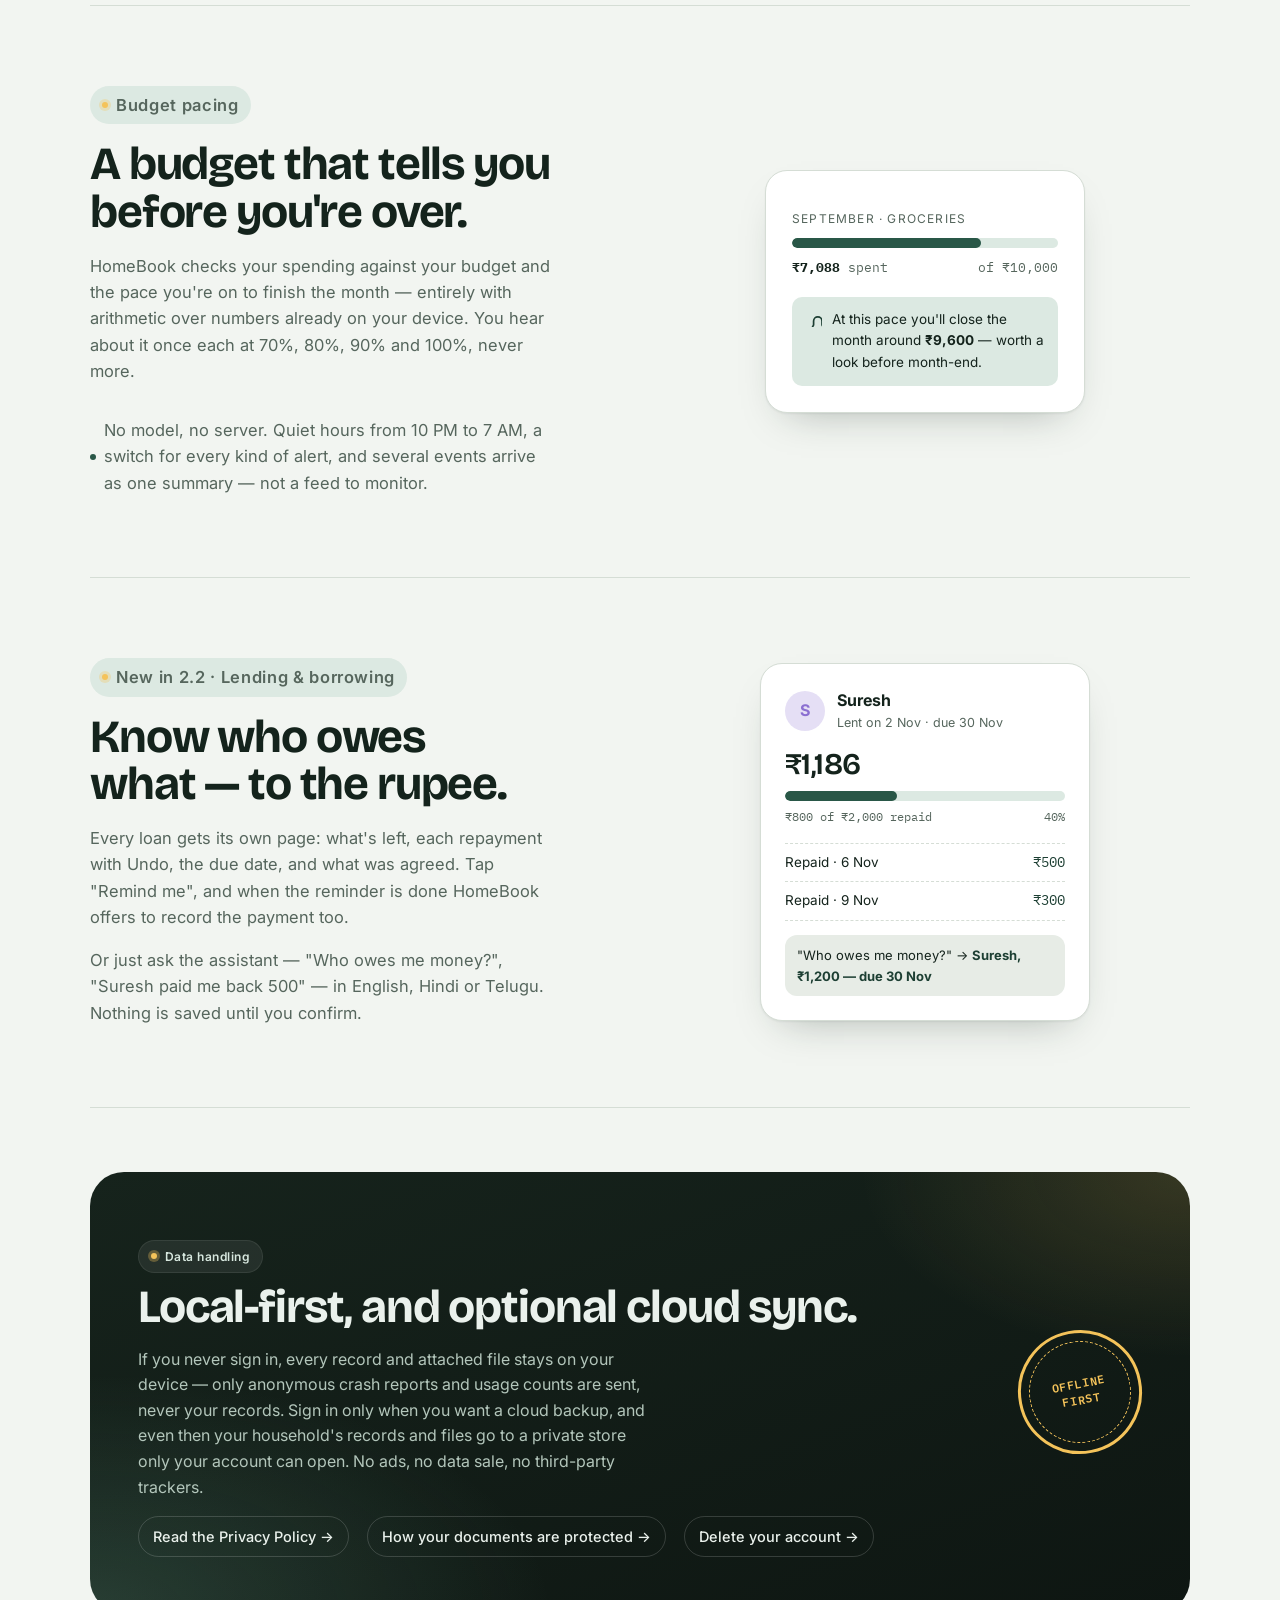
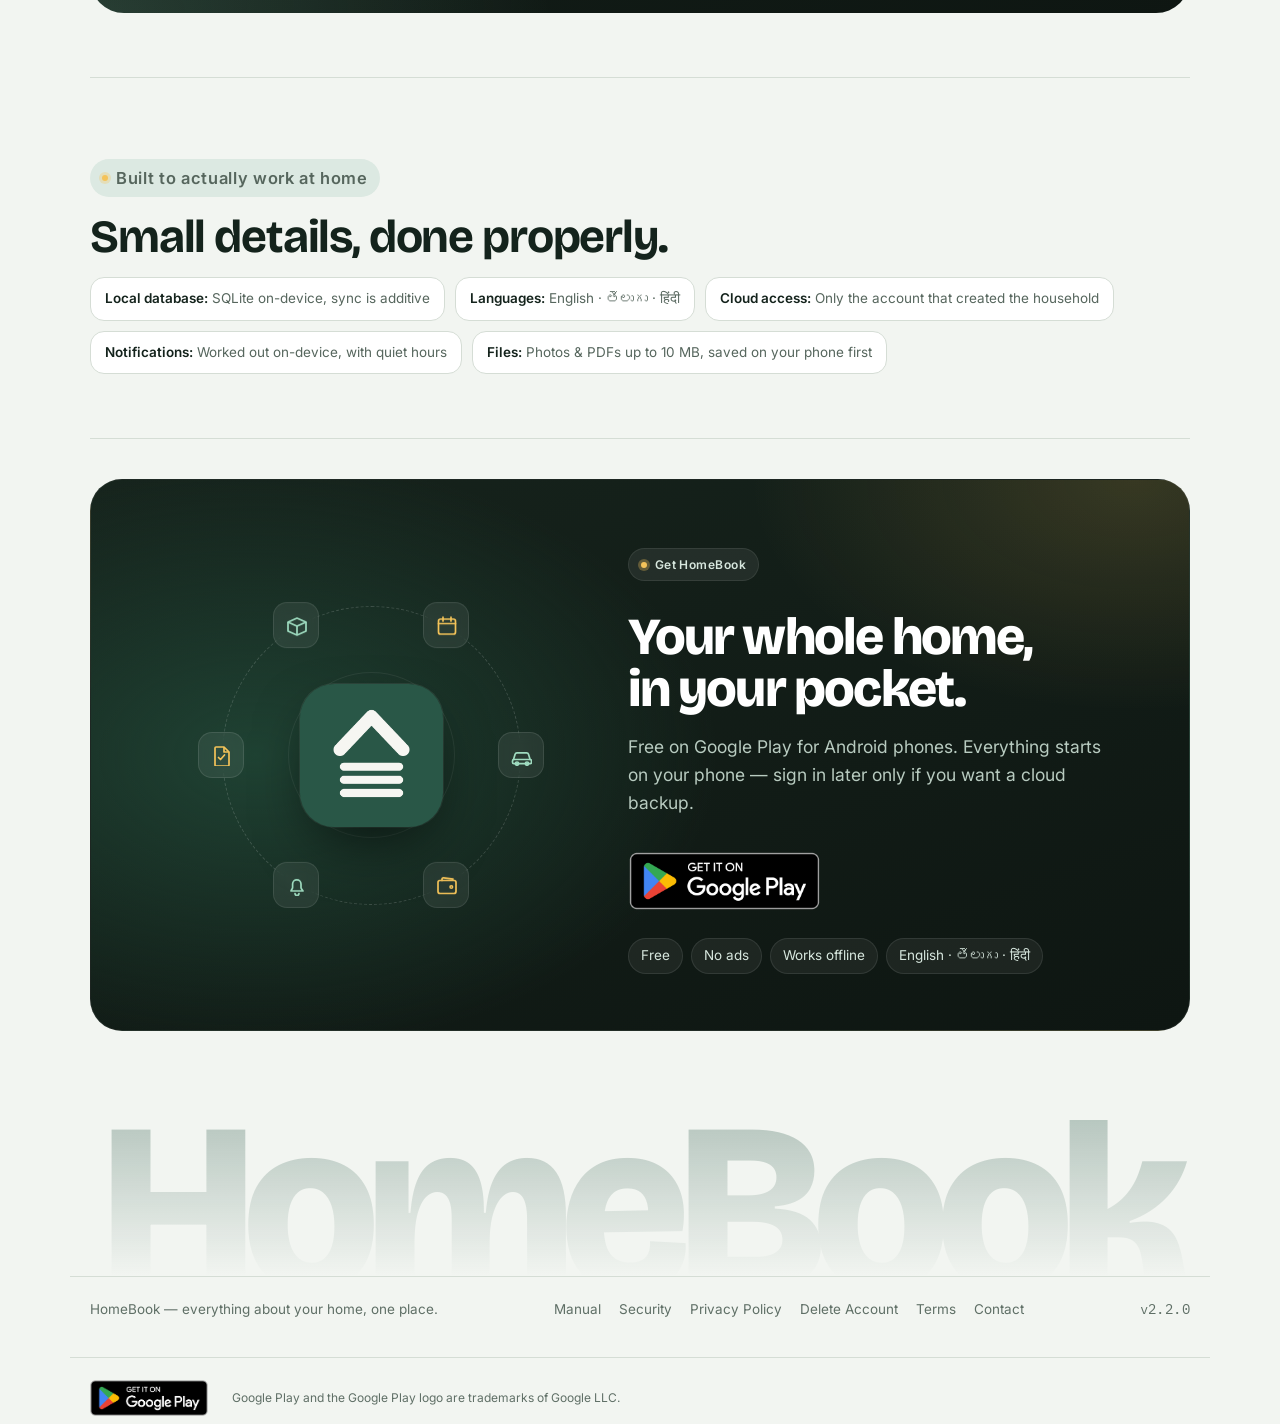
==== commit 1e372404: "Add Google Play download buttons and a download section Every page gets a "Get the app" button in th" ====
--- a/index.html
+++ b/index.html
@@ -67,6 +67,7 @@
       <a href="terms/">Terms</a>
       <a href="contact/">Contact</a>
     </nav>
+    <a class="nav-cta" href="https://play.google.com/store/apps/details?id=com.homebook.app.homebook" target="_blank" rel="noopener"><svg viewBox="0 0 24 24" aria-hidden="true"><path d="M12 4v11m0 0l-4.5-4.5M12 15l4.5-4.5M5 20h14" fill="none" stroke="currentColor" stroke-width="2" stroke-linecap="round" stroke-linejoin="round"/></svg>Get the app</a>
   </div>
 </header>
 
@@ -79,10 +80,10 @@
       <h1><span class="w">A</span> <span class="w accent">Smarter Home.</span> <span class="w">A</span> <span class="w">Worry-Free</span> <span class="w">You.</span></h1>
       <p class="tagline">HomeBook keeps everything about your home in one place — the things you own, the vehicles you drive, the documents you'd hate to lose, and the money that keeps it all running.</p>
       <div class="hero-ctas">
-        <a class="btn btn-primary" href="#modules">See what's inside <span class="arr">→</span></a>
-        <a class="btn btn-ghost" href="privacy/">How your data is handled</a>
-      </div>
-      <p class="caption-line"><span class="dot"></span>Every record starts on your device. Sync is optional, never required.</p>
+        <a class="play-badge hero-badge" href="https://play.google.com/store/apps/details?id=com.homebook.app.homebook" target="_blank" rel="noopener"><img src="assets/google-play-badge.png" alt="Get it on Google Play" width="646" height="250"></a>
+        <a class="btn btn-ghost" href="#modules">See what's inside <span class="arr">→</span></a>
+      </div>
+      <p class="caption-line"><span class="dot"></span>Free for Android. Every record starts on your device — sync is optional, never required.</p>
     </div>
     <div class="hero-visual" aria-hidden="true">
       <div class="phone">
@@ -292,6 +293,32 @@
     </div>
   </section>
 
+  <section id="get-app">
+    <div class="get-app">
+      <div class="ga-visual" aria-hidden="true">
+        <div class="ga-ring"></div>
+        <div class="ga-orbit">
+          <span class="o1"><svg><use href="#i-car"/></svg></span>
+          <span class="o2"><svg><use href="#i-wallet"/></svg></span>
+          <span class="o3"><svg><use href="#i-bell"/></svg></span>
+          <span class="o4"><svg><use href="#i-doc"/></svg></span>
+          <span class="o5"><svg><use href="#i-box"/></svg></span>
+          <span class="o6"><svg><use href="#i-calendar"/></svg></span>
+        </div>
+        <img class="ga-icon" src="assets/og-image.png" alt="" width="1024" height="1024">
+      </div>
+      <div class="ga-text" data-reveal>
+        <p class="eyebrow">Get HomeBook</p>
+        <h2>Your whole home, in your pocket.</h2>
+        <p>Free on Google Play for Android phones. Everything starts on your phone — sign in later only if you want a cloud backup.</p>
+        <div class="ga-actions"><a class="play-badge big" href="https://play.google.com/store/apps/details?id=com.homebook.app.homebook" target="_blank" rel="noopener"><img src="assets/google-play-badge.png" alt="Get it on Google Play" width="646" height="250"></a></div>
+        <ul class="ga-facts">
+          <li>Free</li><li>No ads</li><li>Works offline</li><li>English · తెలుగు · हिंदी</li>
+        </ul>
+      </div>
+    </div>
+  </section>
+
 </div>
 
 <footer class="site-footer">
@@ -308,7 +335,17 @@
     </div>
     <span class="mono">v2.2.0</span>
   </div>
+  <div class="shell footer-play">
+    <a class="play-badge" href="https://play.google.com/store/apps/details?id=com.homebook.app.homebook" target="_blank" rel="noopener"><img src="assets/google-play-badge.png" alt="Get it on Google Play" width="646" height="250"></a>
+    <small>Google Play and the Google Play logo are trademarks of Google LLC.</small>
+  </div>
 </footer>
+
+<a class="play-sticky" href="https://play.google.com/store/apps/details?id=com.homebook.app.homebook" target="_blank" rel="noopener" aria-label="Get HomeBook on Google Play">
+  <img src="assets/og-image.png" alt="" width="1024" height="1024">
+  <span class="ps-text"><strong>HomeBook</strong><small>Free on Google Play</small></span>
+  <span class="ps-go">Install</span>
+</a>
 
 <script src="motion.js"></script>
 <script src="modern.js"></script>
--- a/modern.css
+++ b/modern.css
@@ -326,3 +326,100 @@
   .btn:hover, .news-list li:hover, .mod-card:hover, .mod-card:hover .icon { transform: none; }
   ::view-transition-old(root), ::view-transition-new(root) { animation: none; }
 }
+
+/* ---------- Google Play download ---------- */
+.topbar nav { margin-left: auto; }
+.nav-cta {
+  display: inline-flex; align-items: center; gap: 6px; flex: none;
+  padding: 8px 14px 8px 12px; border-radius: 999px; font-weight: 600; font-size: 14px;
+  background: var(--ink); color: var(--paper); text-decoration: none;
+  transition: transform 0.25s var(--ease-out), box-shadow 0.25s;
+}
+.nav-cta svg { width: 16px; height: 16px; }
+.nav-cta:hover { transform: translateY(-1px); box-shadow: 0 8px 20px -10px var(--ink); }
+@media (max-width: 760px) {
+  .brand-lockup { order: 1; }
+  .nav-cta { order: 2; margin-left: auto; padding: 7px 12px 7px 10px; font-size: 13px; }
+  .topbar nav { order: 3; margin-left: 0; }
+}
+
+/* The official badge already carries its own clear space, so it sits a
+   little larger than the buttons beside it. */
+.play-badge { display: inline-block; line-height: 0; border-radius: 12px; transition: transform 0.25s var(--ease-out), filter 0.25s; }
+.play-badge img { height: 60px; width: auto; }
+.play-badge:hover { transform: translateY(-2px); filter: drop-shadow(0 10px 18px rgba(0, 0, 0, 0.35)); }
+.play-badge:focus-visible { outline: 2px solid var(--marigold); outline-offset: 2px; }
+.hero .play-badge.hero-badge { margin: -6px 0 -6px -10px; }
+.hero .play-badge.hero-badge img { height: 72px; }
+.play-badge.big img { height: 84px; }
+
+/* Download panel at the end of the home page. */
+#get-app { padding-block: 40px 24px; }
+.get-app {
+  --ink: #f2f6f3; --ink-soft: #b8cbc0;
+  position: relative; overflow: hidden; display: grid; grid-template-columns: 1fr 1.15fr; align-items: center; gap: 40px;
+  padding: 56px clamp(24px, 5vw, 64px); border-radius: 32px; color: var(--ink); border: 1px solid rgba(255, 255, 255, 0.06);
+  background: radial-gradient(70% 90% at 15% 50%, #1f4233 0%, transparent 60%), radial-gradient(50% 60% at 95% 0%, rgba(244, 195, 90, 0.16), transparent 70%), linear-gradient(160deg, var(--night-2), var(--night));
+}
+.get-app .eyebrow { background: rgba(255, 255, 255, 0.07); color: #d7e7de; border: 1px solid rgba(255, 255, 255, 0.08); }
+.get-app h2 { font-size: clamp(32px, 4.8vw, 52px); font-weight: 800; line-height: 1; letter-spacing: -0.035em; margin: 14px 0 16px; color: #fff; }
+.get-app .ga-text > p:not(.eyebrow) { color: var(--ink-soft); font-size: 17.5px; max-width: 44ch; }
+.ga-actions { margin: 22px 0 8px -12px; }
+.ga-facts { list-style: none; padding: 0; margin: 6px 0 0; display: flex; flex-wrap: wrap; gap: 8px; }
+.ga-facts li { padding: 6px 12px; border-radius: 999px; font-size: 13.5px; color: #d7e7de; background: rgba(255, 255, 255, 0.06); border: 1px solid rgba(255, 255, 255, 0.09); }
+.ga-visual { position: relative; width: min(100%, 340px); aspect-ratio: 1; margin-inline: auto; display: grid; place-items: center; }
+.ga-ring { position: absolute; inset: 6%; border-radius: 50%; border: 1px dashed rgba(255, 255, 255, 0.16); }
+.ga-ring::after { content: ""; position: absolute; inset: 22%; border-radius: 50%; border: 1px solid rgba(255, 255, 255, 0.07); }
+.ga-icon { position: relative; width: 42%; height: auto; border-radius: 24%; box-shadow: 0 24px 60px -18px rgba(0, 0, 0, 0.7), 0 0 0 1px rgba(255, 255, 255, 0.08); animation: ga-float 6s var(--ease-io) infinite alternate; }
+.ga-orbit { position: absolute; inset: 6%; }
+.ga-orbit span {
+  position: absolute; top: 50%; left: 50%; width: 46px; height: 46px; margin: -23px; border-radius: 14px; display: grid; place-items: center;
+  background: rgba(255, 255, 255, 0.07); border: 1px solid rgba(255, 255, 255, 0.1); color: var(--mint);
+  backdrop-filter: blur(6px); -webkit-backdrop-filter: blur(6px);
+  transform: rotate(var(--a)) translateX(var(--r, 150px)) rotate(calc(-1 * var(--a)));
+  animation: ga-orbit 48s linear infinite;
+}
+.ga-orbit span svg { width: 22px; height: 22px; }
+.ga-orbit .o1 { --a: 0deg; } .ga-orbit .o2 { --a: 60deg; color: var(--marigold); } .ga-orbit .o3 { --a: 120deg; }
+.ga-orbit .o4 { --a: 180deg; color: var(--marigold); } .ga-orbit .o5 { --a: 240deg; } .ga-orbit .o6 { --a: 300deg; color: var(--marigold); }
+@keyframes ga-orbit { to { transform: rotate(calc(var(--a) + 360deg)) translateX(var(--r, 150px)) rotate(calc(-1 * var(--a) - 360deg)); } }
+@keyframes ga-float { from { transform: translateY(-6px); } to { transform: translateY(6px); } }
+@media (max-width: 820px) {
+  .get-app { grid-template-columns: 1fr; gap: 12px; padding: 36px 22px 32px; border-radius: 26px; text-align: left; }
+  .ga-visual { width: min(100%, 260px); }
+  .ga-orbit span { --r: 112px; width: 40px; height: 40px; margin: -20px; }
+  .play-badge.big img { height: 72px; }
+}
+
+/* Footer badge and Google's trademark line. */
+.footer-play { display: flex; align-items: center; flex-wrap: wrap; gap: 6px 16px; padding-top: 14px; margin-top: 14px; border-top: 1px solid var(--line); }
+.footer-play .play-badge { margin-left: -8px; }
+.footer-play .play-badge img { height: 52px; }
+.footer-play small { color: var(--mono-ink, #6b7d74); font-size: 12px; }
+
+/* Phones: a small install bar once the hero has scrolled away, gone again
+   when the download panel is on screen. Only on the home page. */
+.play-sticky { display: none; }
+@media (max-width: 760px) {
+  .play-sticky {
+    display: flex; align-items: center; gap: 10px; position: fixed; z-index: 40; left: 12px; right: 12px; bottom: calc(12px + env(safe-area-inset-bottom));
+    padding: 8px 8px 8px 10px; border-radius: 18px; text-decoration: none; color: #f2f6f3;
+    background: color-mix(in srgb, var(--night) 88%, transparent); border: 1px solid rgba(255, 255, 255, 0.1);
+    backdrop-filter: blur(14px) saturate(1.3); -webkit-backdrop-filter: blur(14px) saturate(1.3);
+    box-shadow: 0 16px 40px -14px rgba(0, 0, 0, 0.55);
+    transform: translateY(calc(100% + 24px)); opacity: 0; pointer-events: none;
+    transition: transform 0.4s var(--ease-out), opacity 0.3s;
+  }
+  .play-sticky.show { transform: none; opacity: 1; pointer-events: auto; }
+  .play-sticky img { width: 38px; height: 38px; border-radius: 10px; }
+  .ps-text { display: flex; flex-direction: column; line-height: 1.2; flex: 1; }
+  .ps-text strong { font-family: var(--display); font-size: 15px; }
+  .ps-text small { font-size: 12px; color: #b8cbc0; }
+  .ps-go { padding: 9px 16px; border-radius: 12px; background: var(--marigold); color: #14231c; font-weight: 700; font-size: 14px; }
+}
+
+@media (prefers-reduced-motion: reduce) {
+  .ga-orbit span, .ga-icon { animation: none; }
+  .nav-cta, .play-badge, .play-sticky { transition: none; }
+  .nav-cta:hover, .play-badge:hover { transform: none; }
+}
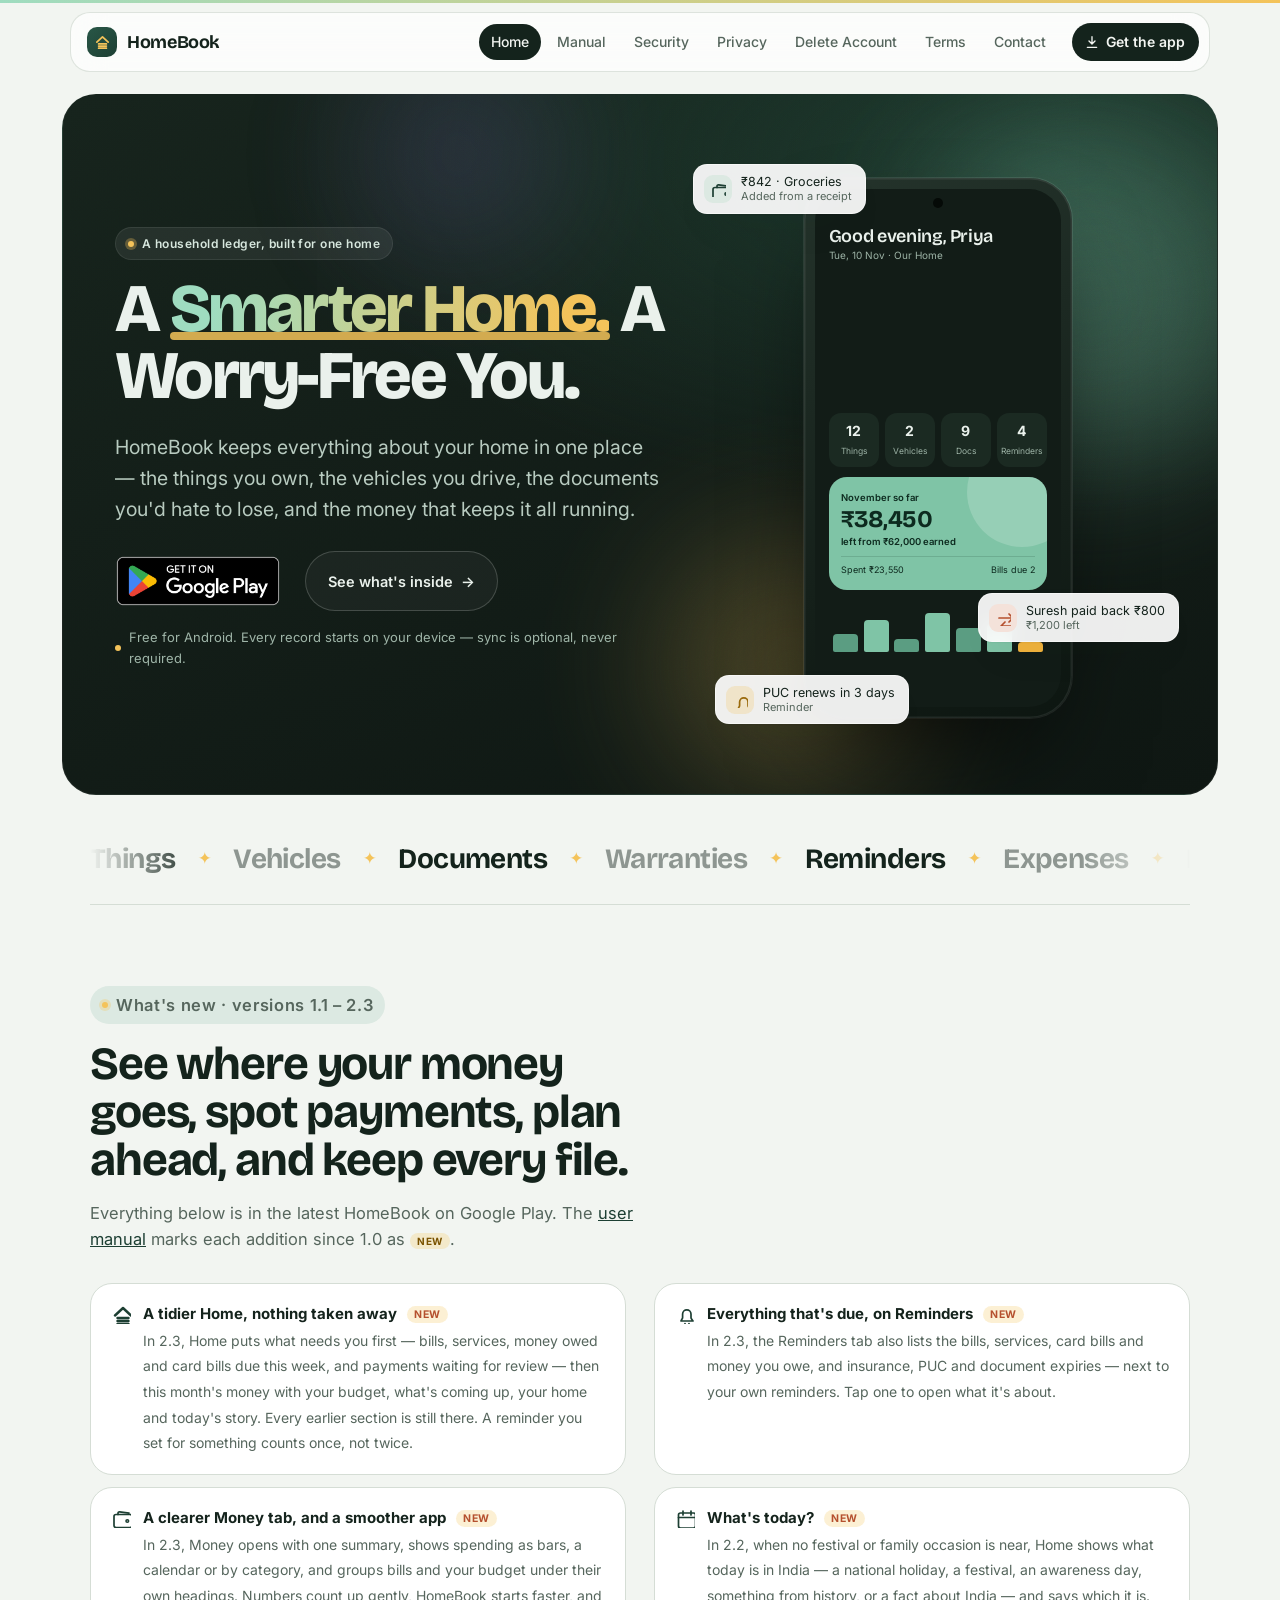
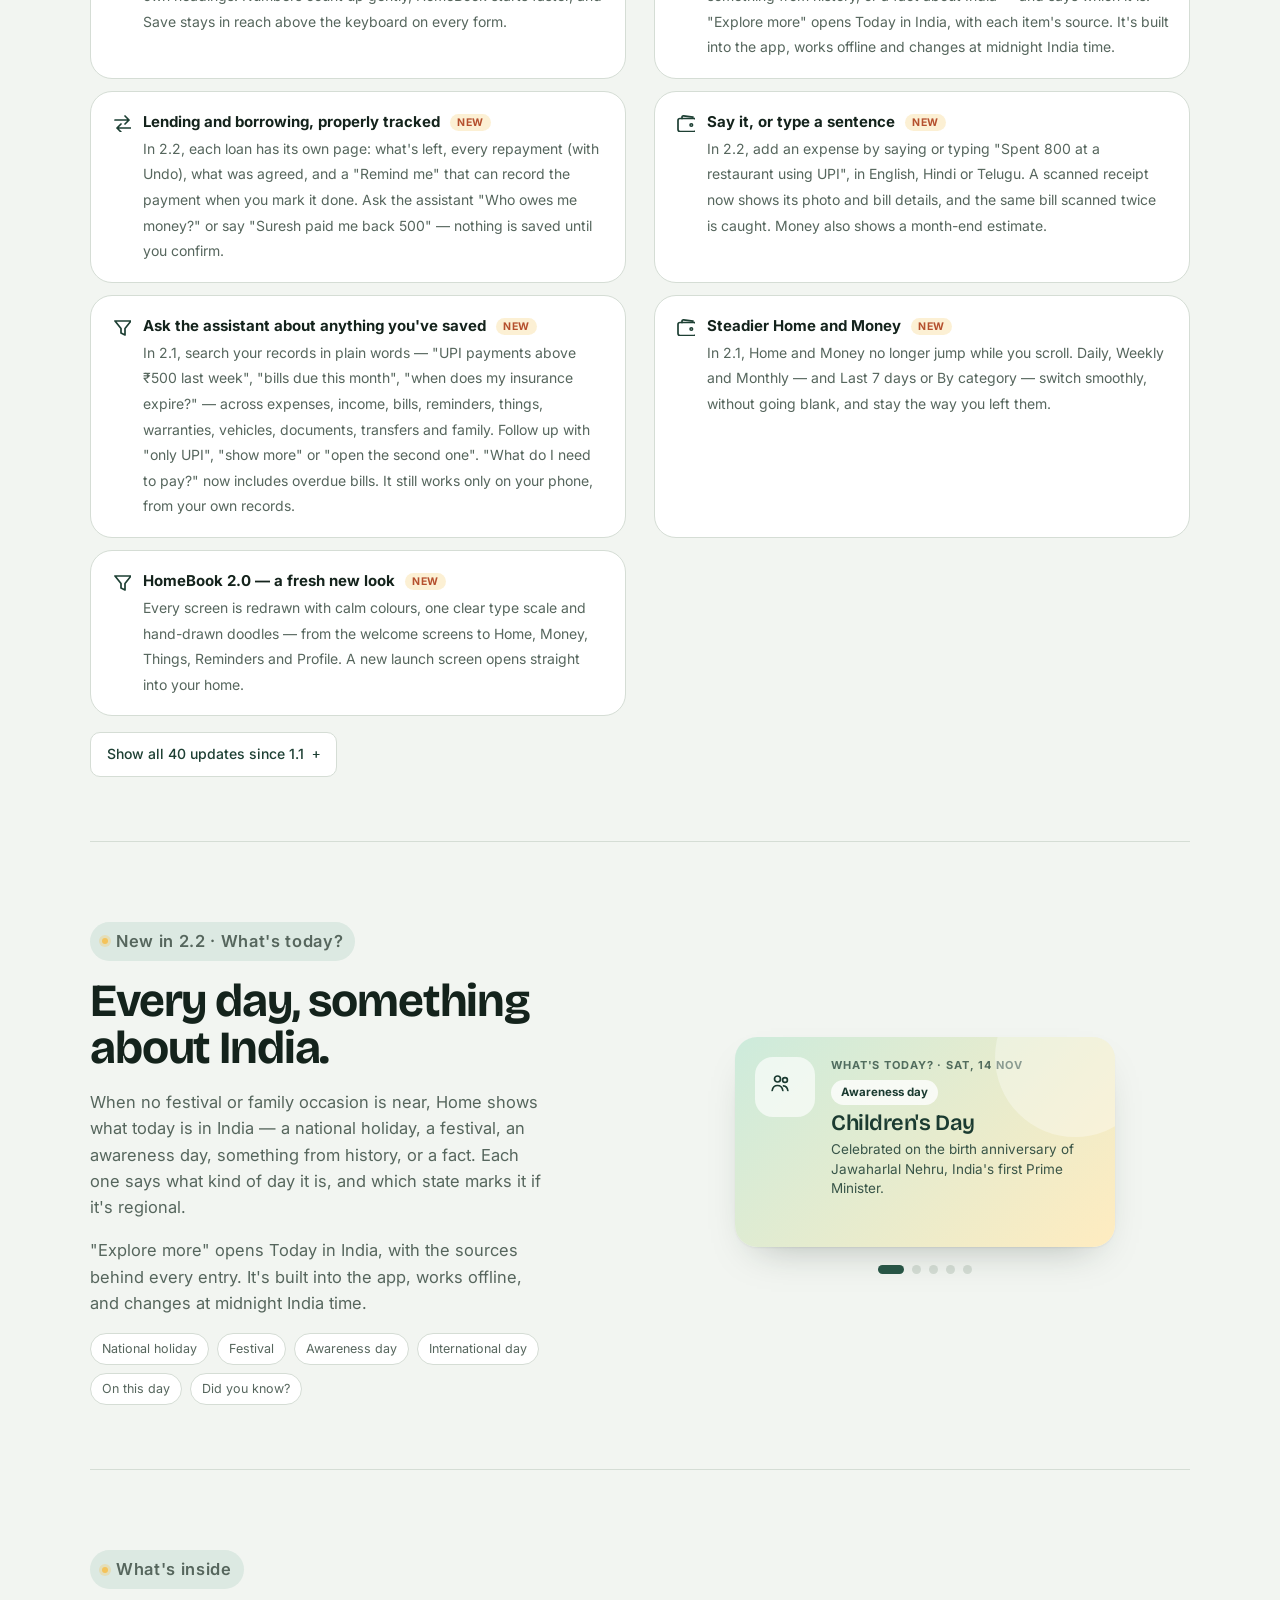
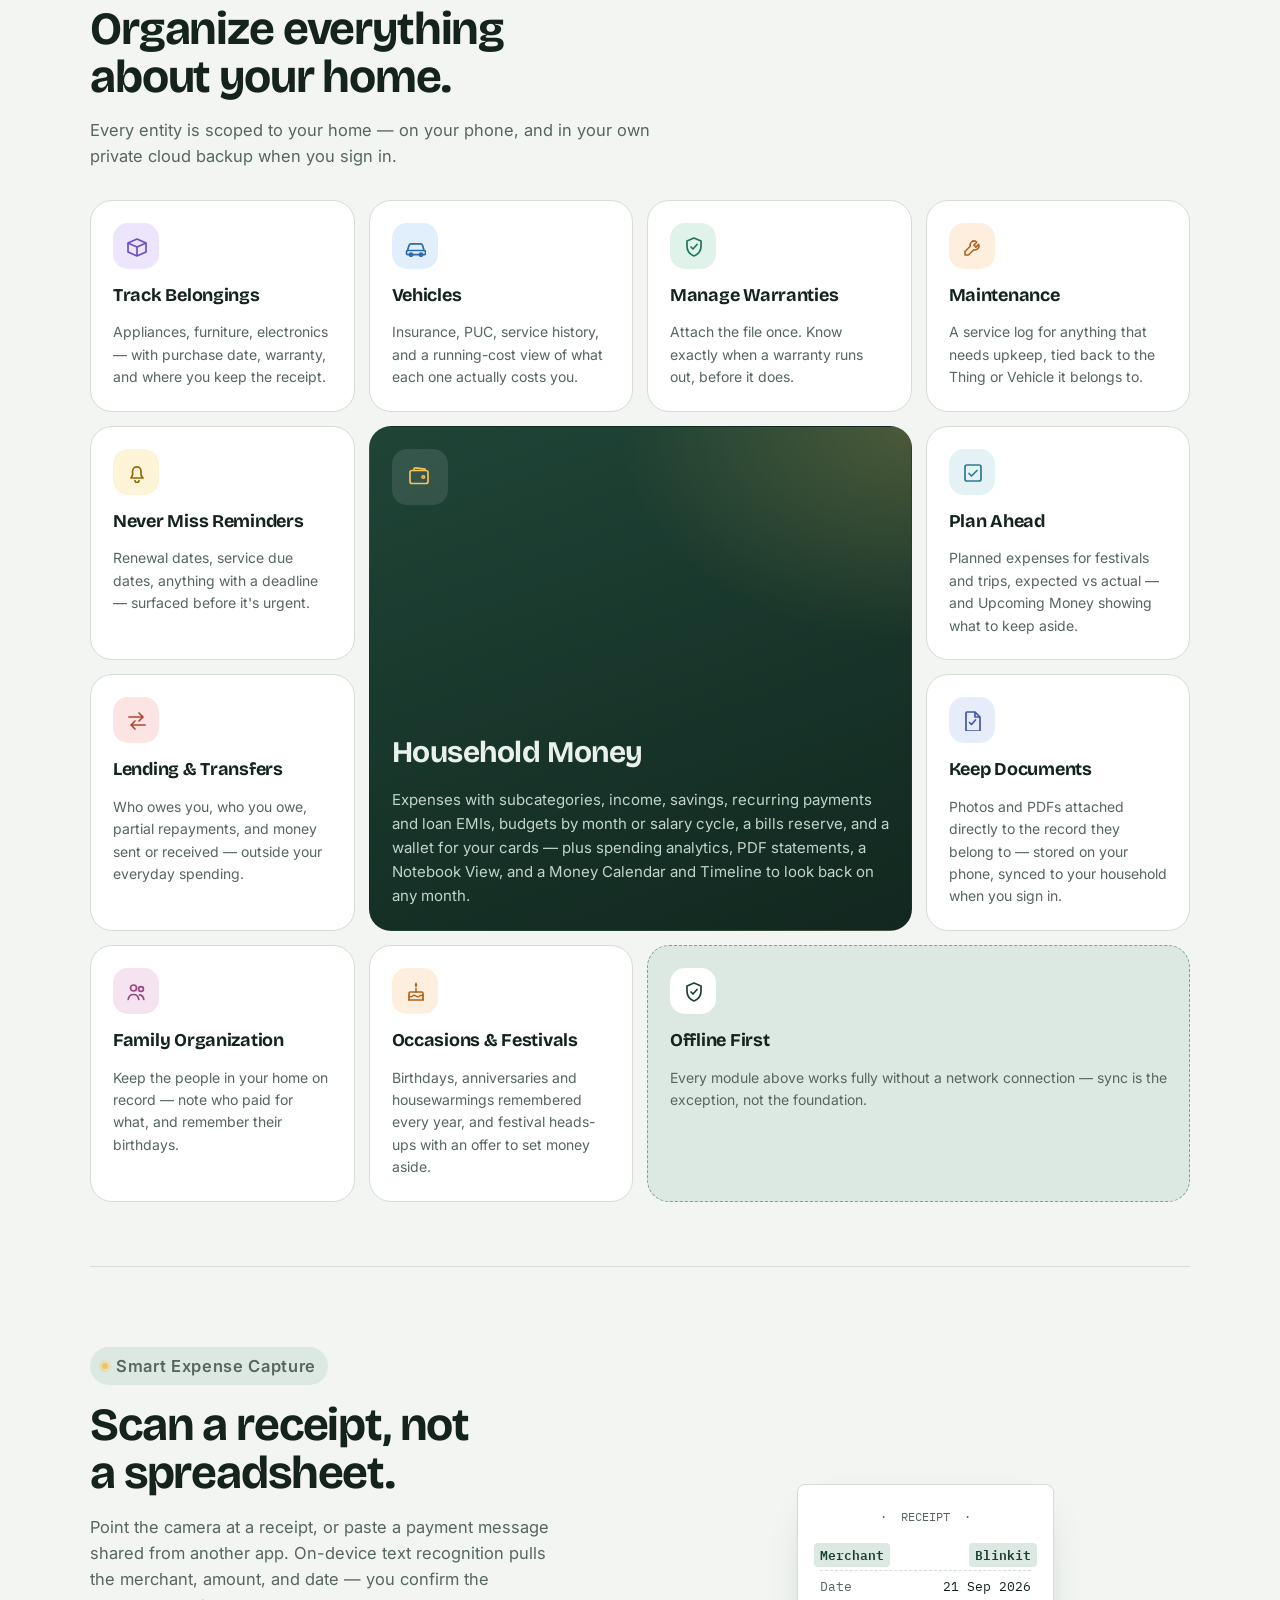
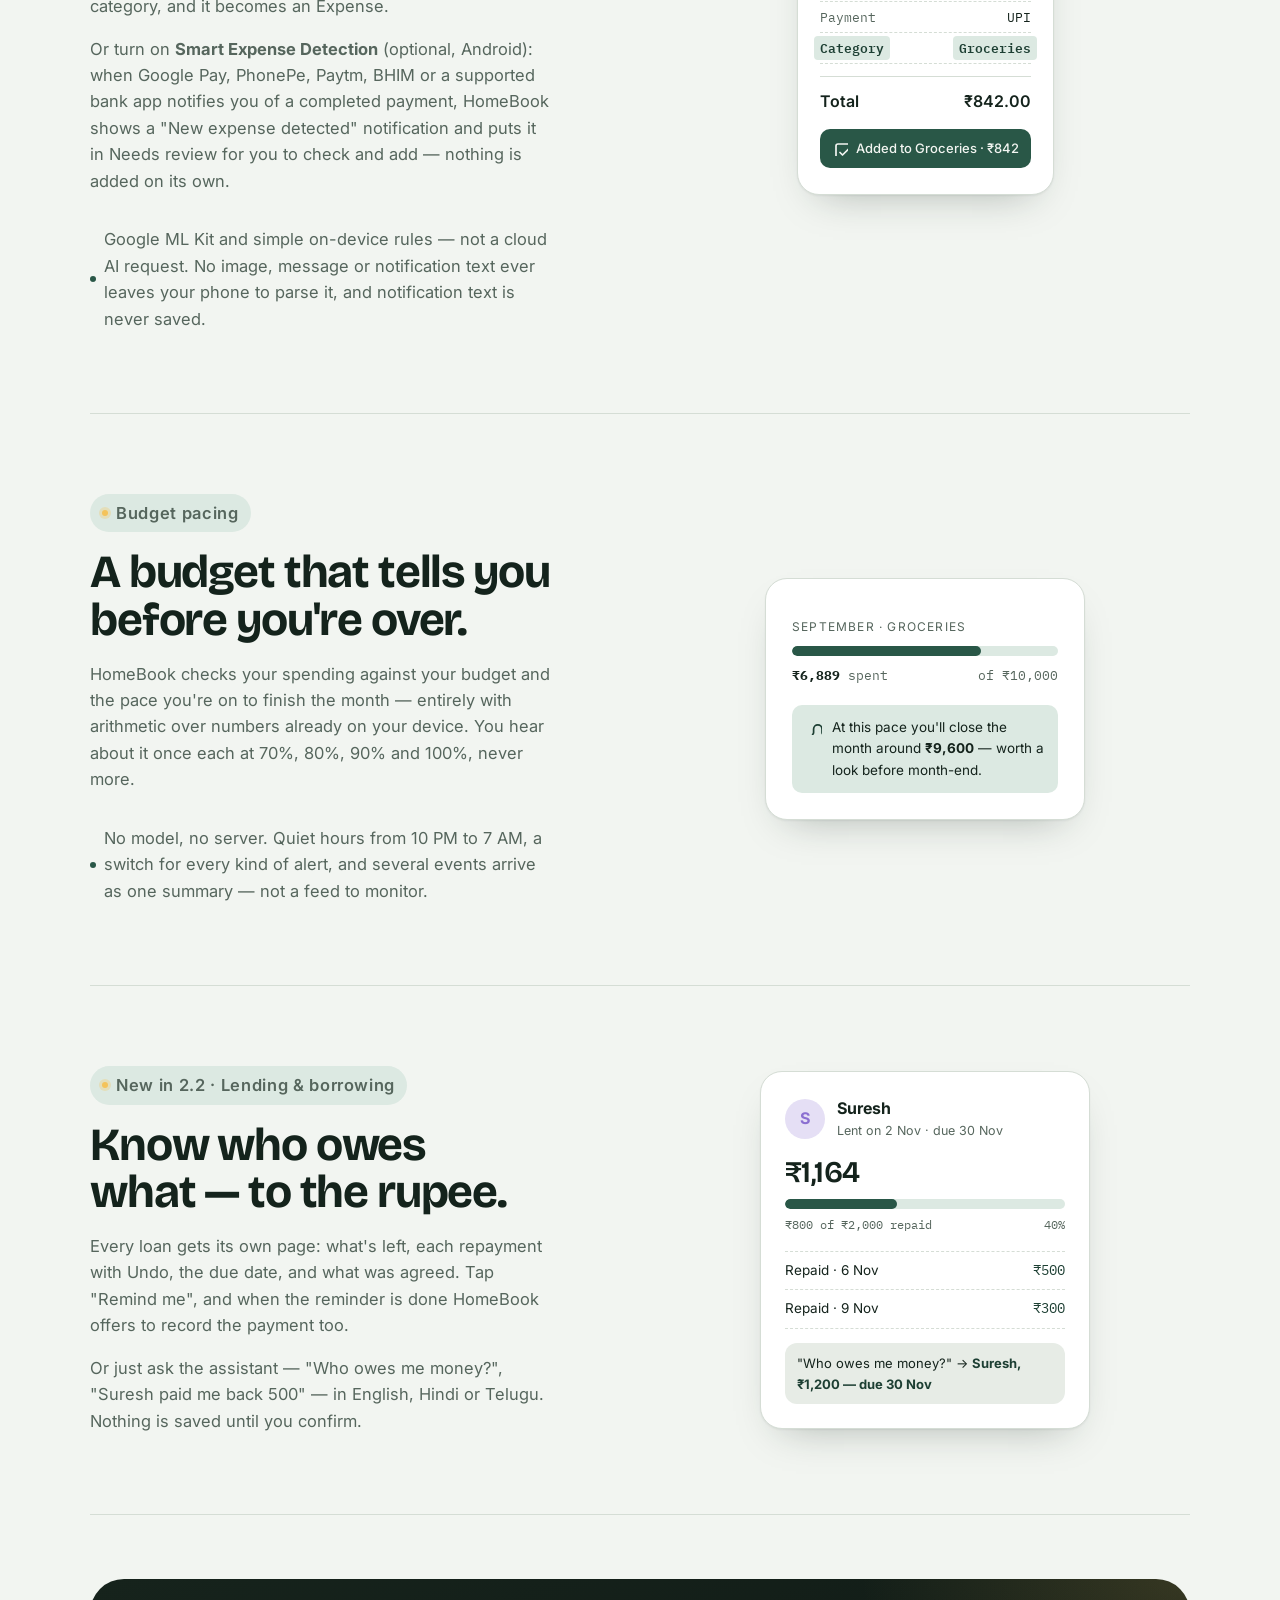
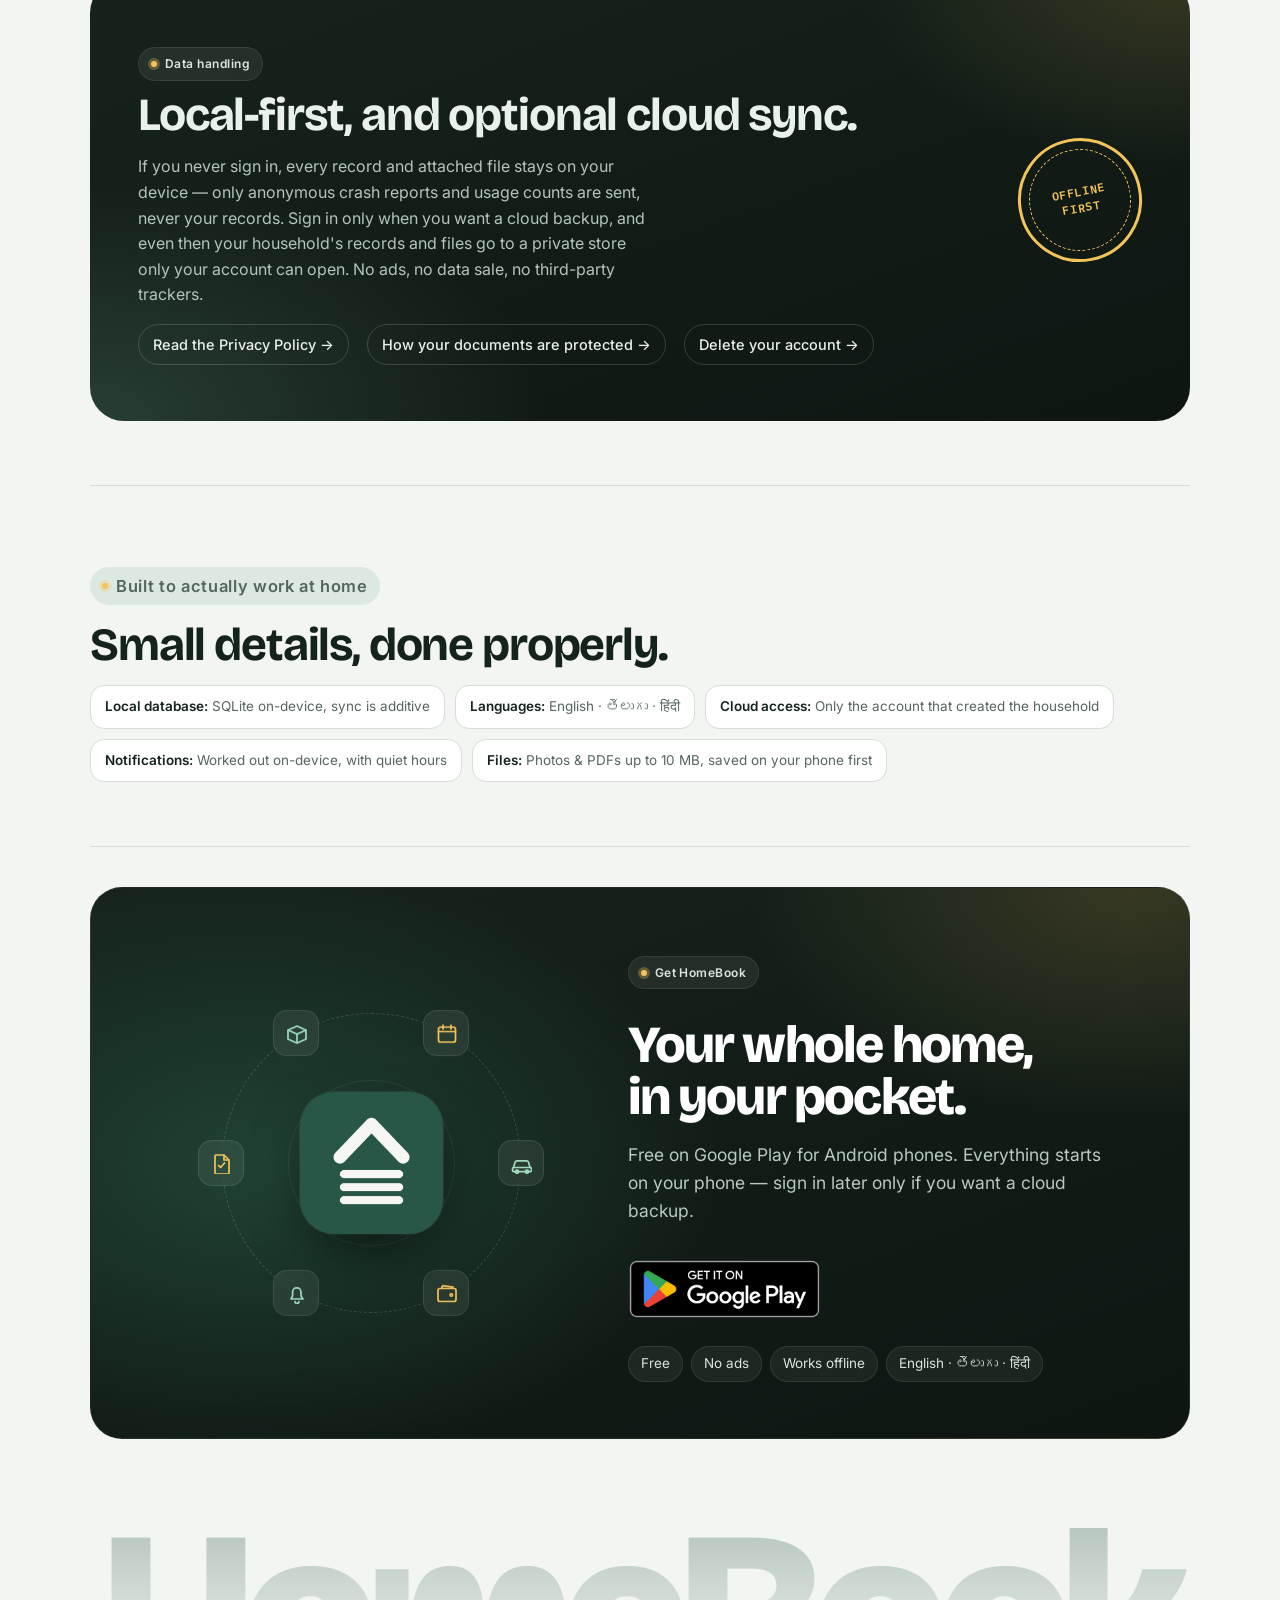
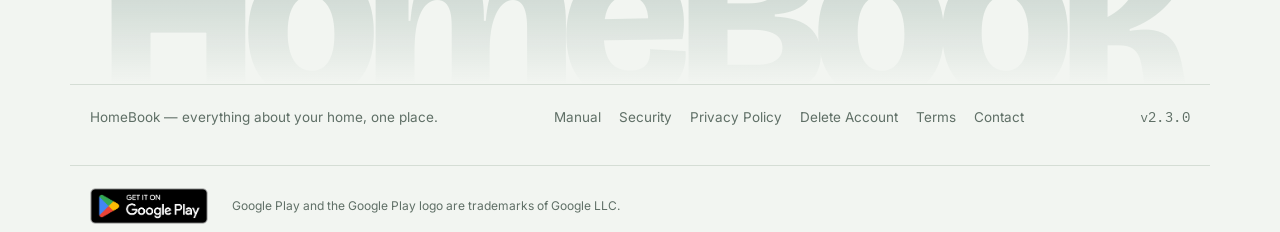
==== commit eec2e480: "HomeBook 2.3: tidier Home, everything due on Reminders, clearer Money - v2.3.0 labels on all 7 pages" ====
--- a/index.html
+++ b/index.html
@@ -109,11 +109,14 @@
 
   <section id="whats-new">
     <div class="section-head" data-reveal>
-      <p class="eyebrow">What's new · versions 1.1 – 2.2</p>
+      <p class="eyebrow">What's new · versions 1.1 – 2.3</p>
       <h2>See where your money goes, spot payments, plan ahead, and keep every file.</h2>
       <p>Everything below is in the latest HomeBook on Google Play. The <a href="manual/">user manual</a> marks each addition since 1.0 as <span class="new-tag">NEW</span>.</p>
     </div>
     <ul class="news-list reveal-group">
+      <li><svg><use href="#i-mark"/></svg><div><strong>A tidier Home, nothing taken away <span class="new-tag">NEW</span></strong><span>In 2.3, Home puts what needs you first — bills, services, money owed and card bills due this week, and payments waiting for review — then this month's money with your budget, what's coming up, your home and today's story. Every earlier section is still there. A reminder you set for something counts once, not twice.</span></div></li>
+      <li><svg><use href="#i-bell"/></svg><div><strong>Everything that's due, on Reminders <span class="new-tag">NEW</span></strong><span>In 2.3, the Reminders tab also lists the bills, services, card bills and money you owe, and insurance, PUC and document expiries — next to your own reminders. Tap one to open what it's about.</span></div></li>
+      <li><svg><use href="#i-wallet"/></svg><div><strong>A clearer Money tab, and a smoother app <span class="new-tag">NEW</span></strong><span>In 2.3, Money opens with one summary, shows spending as bars, a calendar or by category, and groups bills and your budget under their own headings. Numbers count up gently, HomeBook starts faster, and Save stays in reach above the keyboard on every form.</span></div></li>
       <li><svg><use href="#i-calendar"/></svg><div><strong>What's today? <span class="new-tag">NEW</span></strong><span>In 2.2, when no festival or family occasion is near, Home shows what today is in India — a national holiday, a festival, an awareness day, something from history, or a fact about India — and says which it is. "Explore more" opens Today in India, with each item's source. It's built into the app, works offline and changes at midnight India time.</span></div></li>
       <li><svg><use href="#i-arrows"/></svg><div><strong>Lending and borrowing, properly tracked <span class="new-tag">NEW</span></strong><span>In 2.2, each loan has its own page: what's left, every repayment (with Undo), what was agreed, and a "Remind me" that can record the payment when you mark it done. Ask the assistant "Who owes me money?" or say "Suresh paid me back 500" — nothing is saved until you confirm.</span></div></li>
       <li><svg><use href="#i-wallet"/></svg><div><strong>Say it, or type a sentence <span class="new-tag">NEW</span></strong><span>In 2.2, add an expense by saying or typing "Spent 800 at a restaurant using UPI", in English, Hindi or Telugu. A scanned receipt now shows its photo and bill details, and the same bill scanned twice is caught. Money also shows a month-end estimate.</span></div></li>
@@ -122,7 +125,7 @@
       <li><svg><use href="#i-filter"/></svg><div><strong>HomeBook 2.0 — a fresh new look <span class="new-tag">NEW</span></strong><span>Every screen is redrawn with calm colours, one clear type scale and hand-drawn doodles — from the welcome screens to Home, Money, Things, Reminders and Profile. A new launch screen opens straight into your home.</span></div></li>
     </ul>
     <details class="more-news">
-      <summary>Show all 37 updates since 1.1</summary>
+      <summary>Show all 40 updates since 1.1</summary>
       <ul class="news-list">
         <li><svg><use href="#i-bolt"/></svg><div><strong>Smart assistant <span class="new-tag">NEW</span></strong><span>Ask about your spending in English, Hindi or Telugu — "how much did I spend on groceries last month?" — and see short insights on Home. It works on your phone from your own records; your questions are not sent anywhere.</span></div></li>
         <li><svg><use href="#i-bell"/></svg><div><strong>Reminders that ring on time <span class="new-tag">NEW</span></strong><span>A reminder notifies at its own time, with Done and Snooze right on the notification. Give a reminder a category, open it for its full details, or tap "Snooze 1 day" — its own date and repeat stay as they were.</span></div></li>
@@ -333,7 +336,7 @@
       <a href="terms/">Terms</a>
       <a href="contact/">Contact</a>
     </div>
-    <span class="mono">v2.2.0</span>
+    <span class="mono">v2.3.0</span>
   </div>
   <div class="shell footer-play">
     <a class="play-badge" href="https://play.google.com/store/apps/details?id=com.homebook.app.homebook" target="_blank" rel="noopener"><img src="assets/google-play-badge.png" alt="Get it on Google Play" width="646" height="250"></a>
